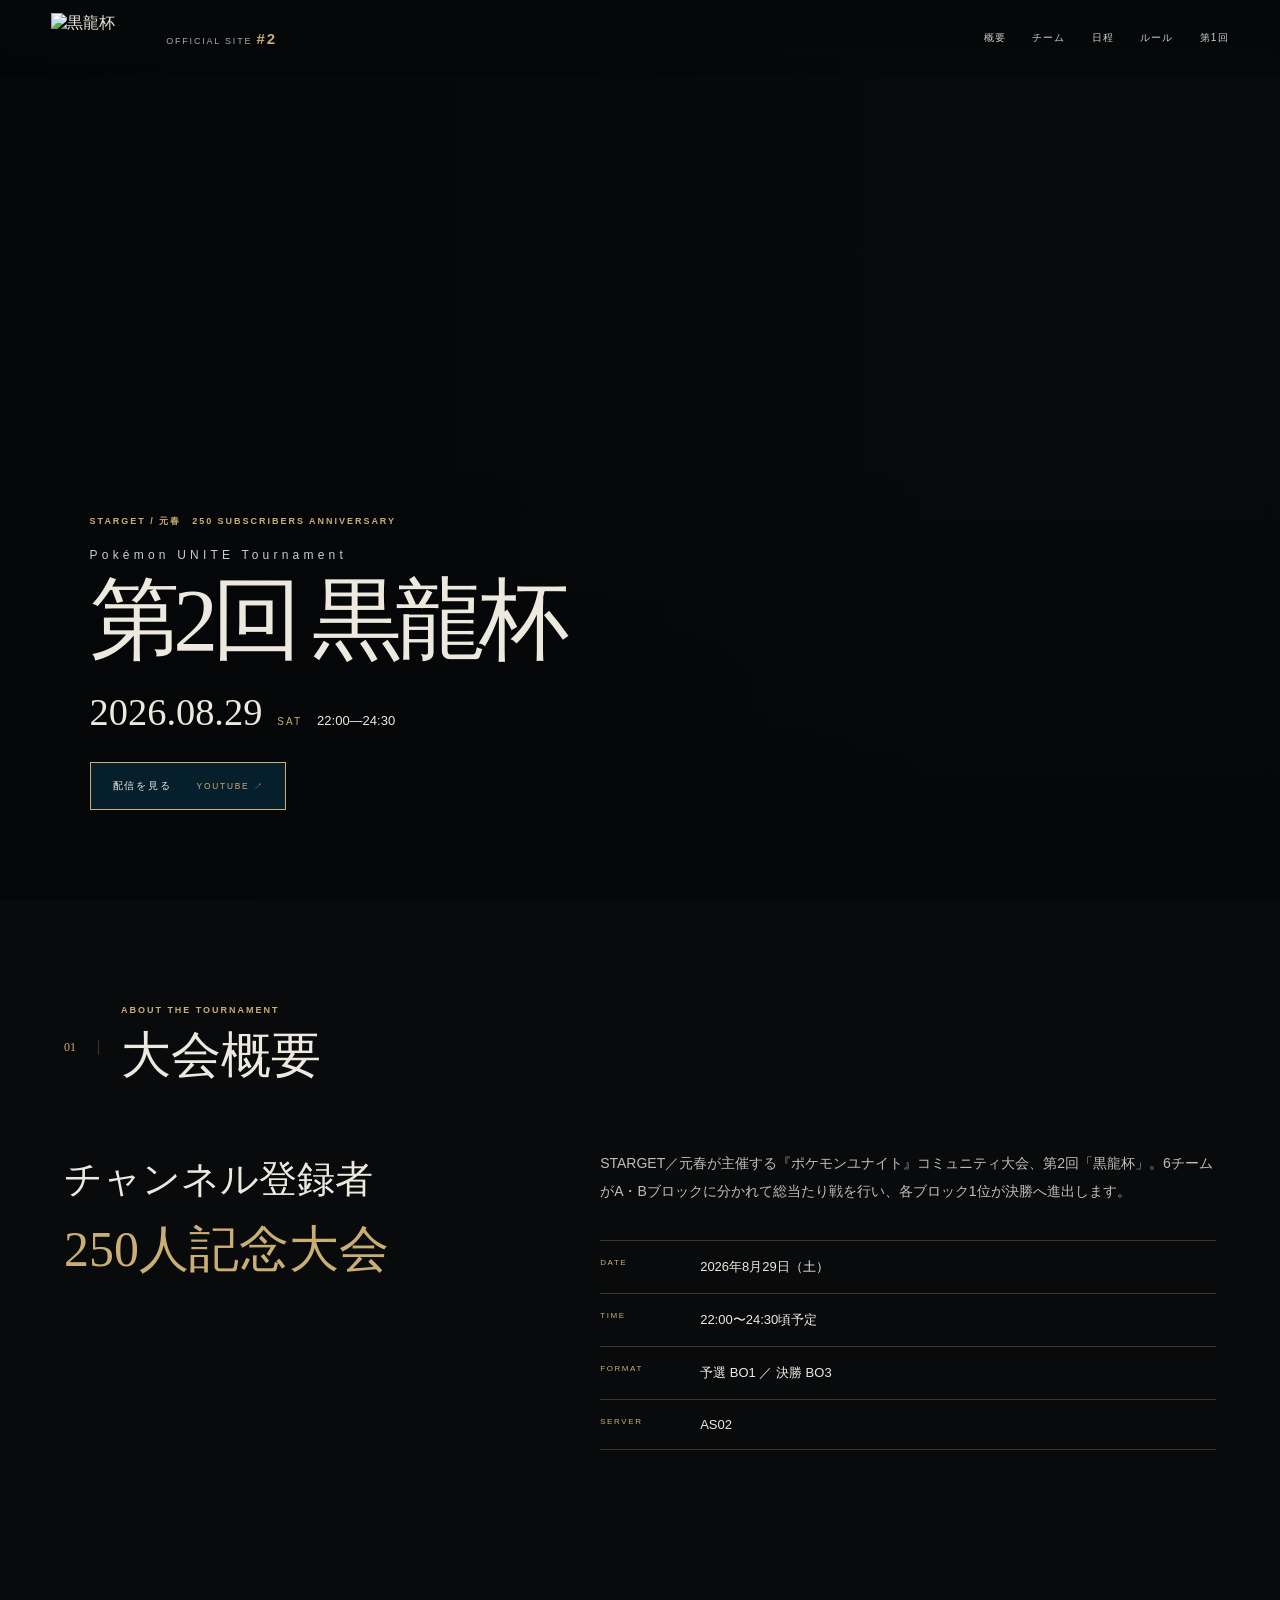
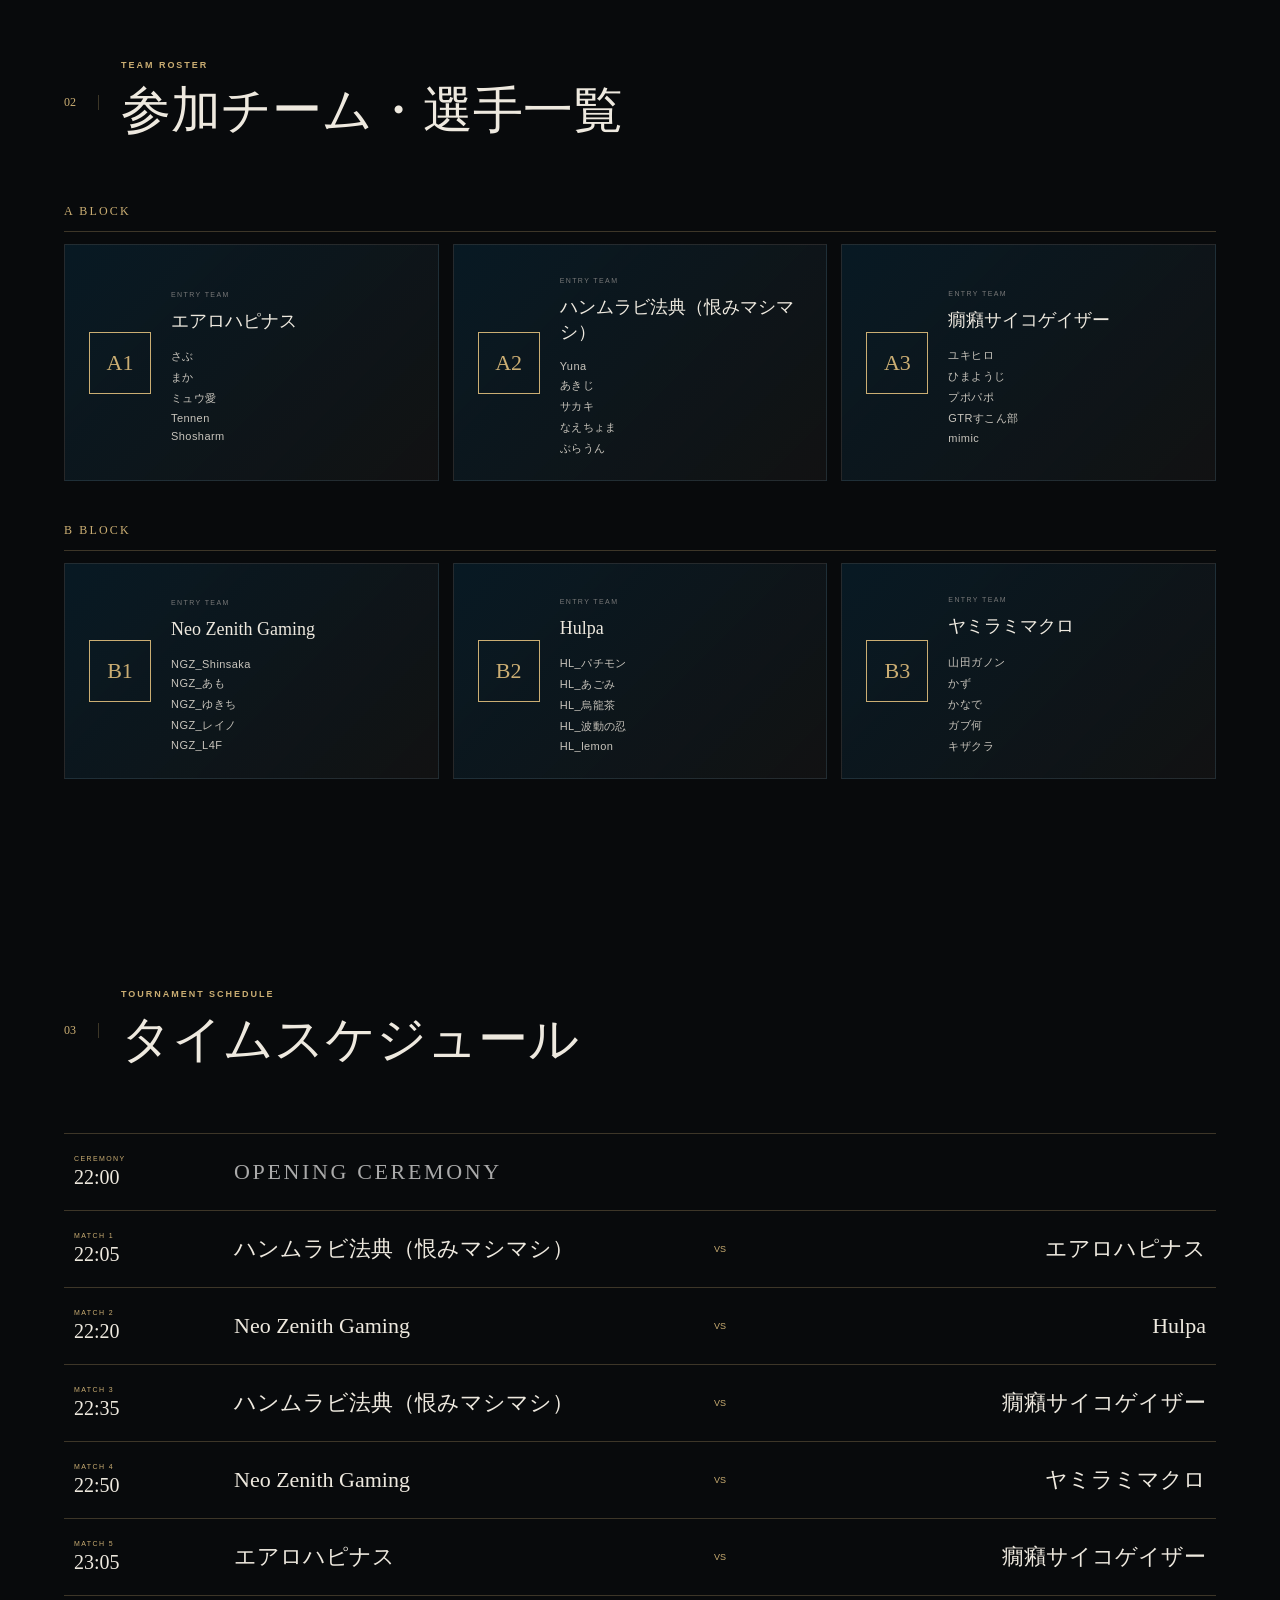
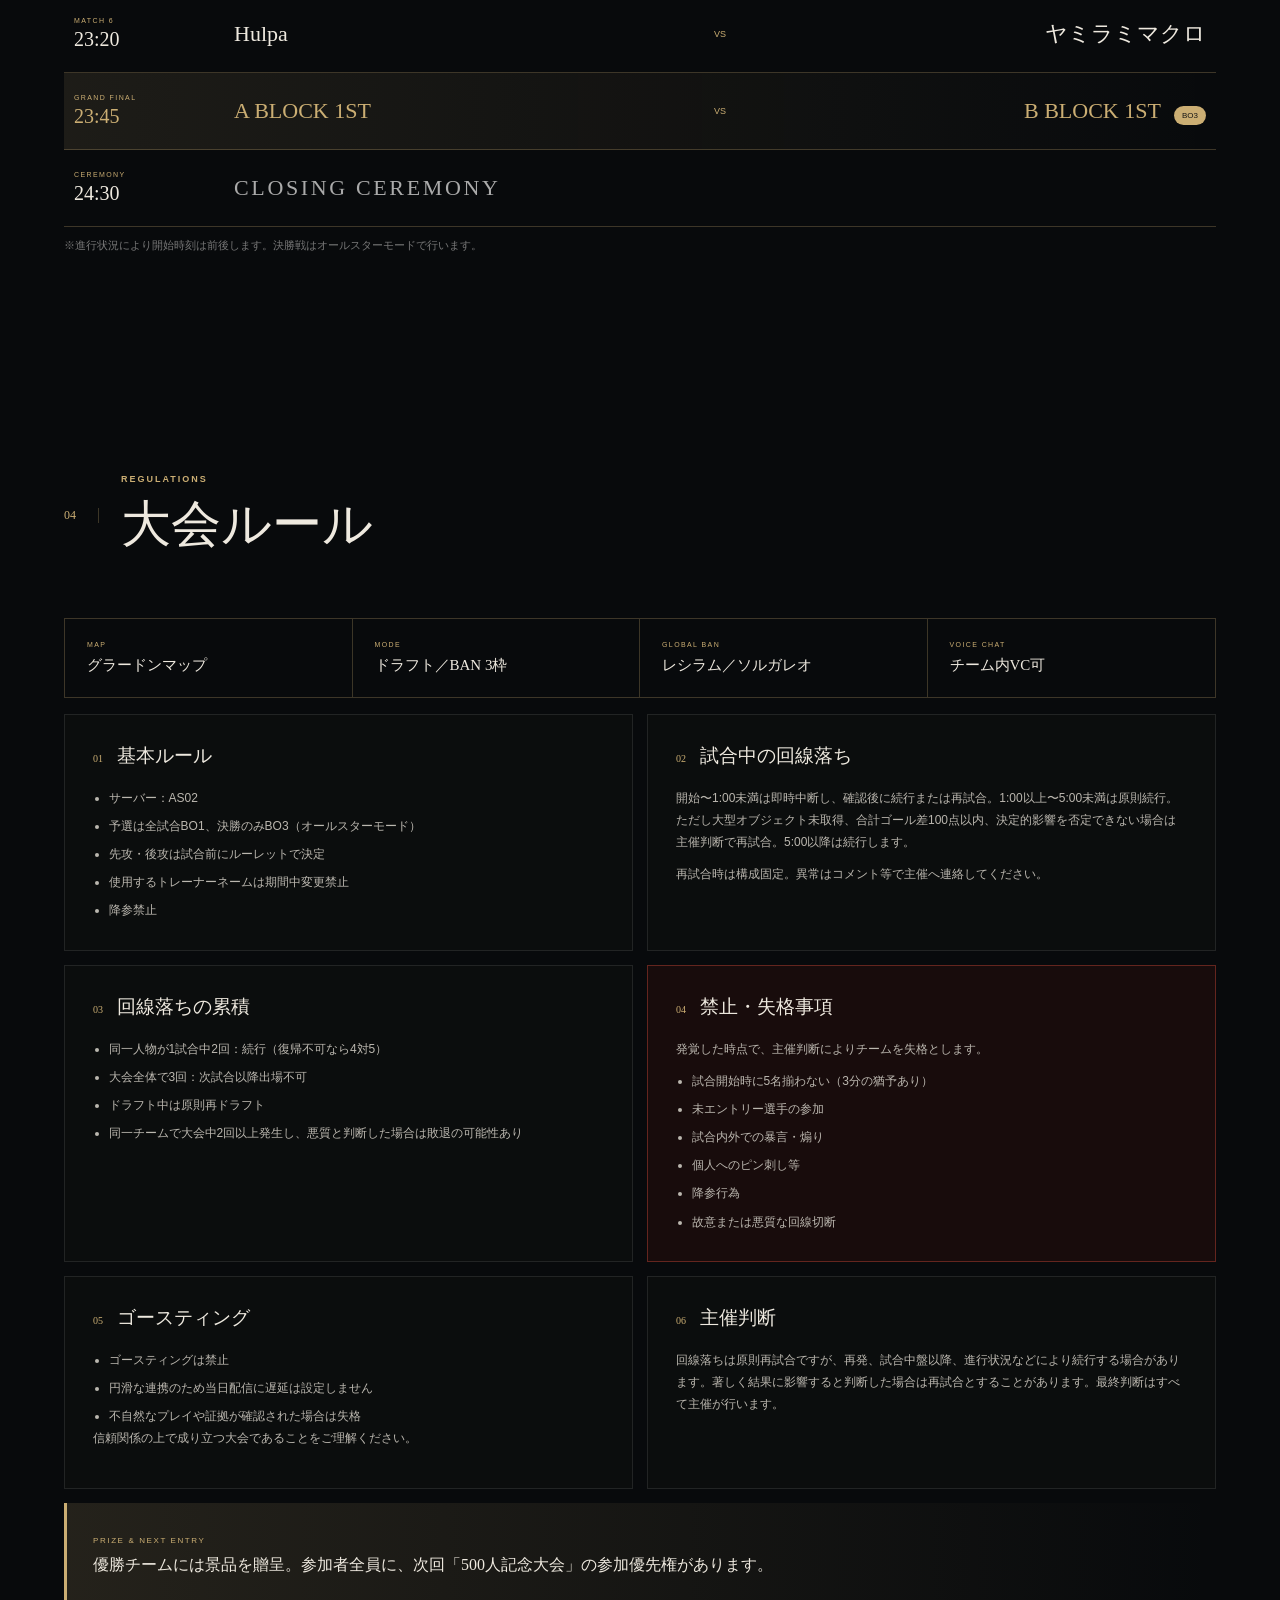
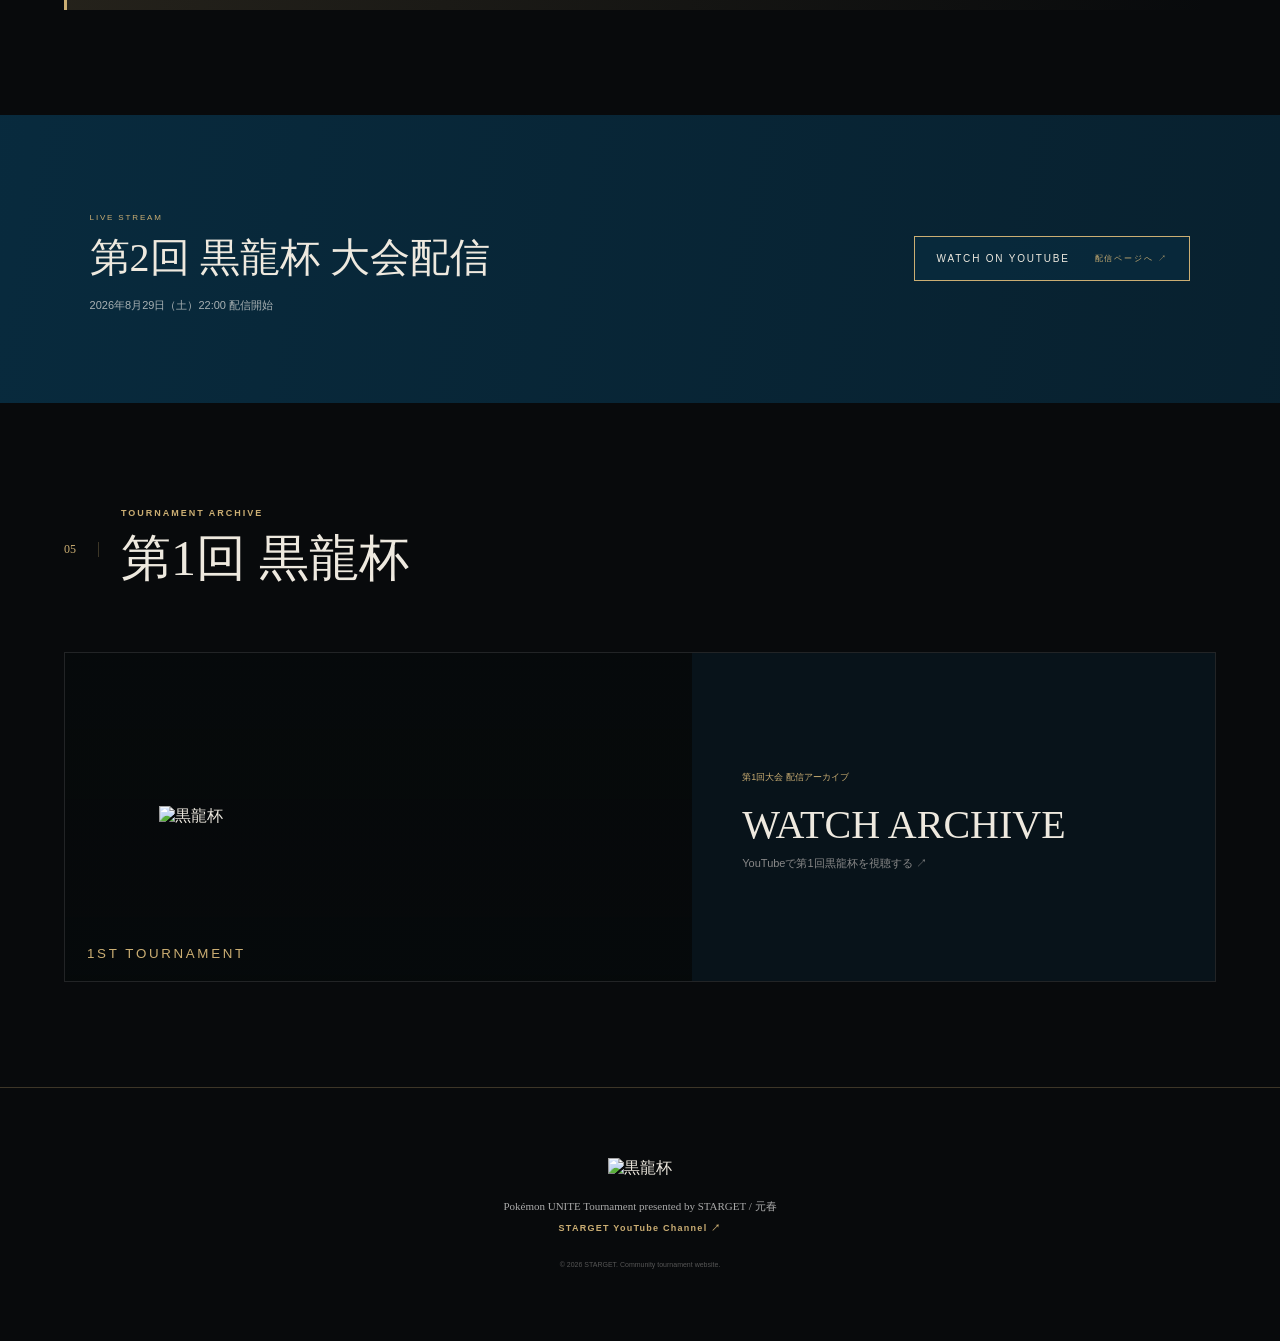
==== index.html @ a2e7eb41 "Add files via upload" ====
<!doctype html>
<html lang="ja">
<head>
  <meta charset="utf-8">
  <meta name="viewport" content="width=device-width,initial-scale=1">
  <meta name="description" content="2026年8月29日開催。ポケモンユナイト 第2回 黒龍杯の大会概要・ルール・参加チーム・試合スケジュール。">
  <title>第2回 黒龍杯｜STARGET / 元春</title>
  <link rel="stylesheet" href="style.css">
</head>
<body><main><header><a href="#top"><img src="images/kokuryu-logo.png" alt="黒龍杯"/><span>OFFICIAL SITE <b>#2</b></span></a><nav><a href="#about">概要</a><a href="#teams">チーム</a><a href="#schedule">日程</a><a href="#rules">ルール</a><a href="#archive">第1回</a></nav></header><section class="hero" id="top"><img src="images/main-visual.png" alt="第2回 黒龍杯 メインビジュアル"/><div class="shade"></div><div class="heroText"><p>STARGET / 元春　250 SUBSCRIBERS ANNIVERSARY</p><h1><small>Pokémon UNITE Tournament</small>第2回 黒龍杯</h1><div class="date"><strong>2026.08.29</strong><span>SAT</span><em>22:00—24:30</em></div><a class="button" href="https://www.youtube.com/live/6pAwxB7XsbE?si=rRWarfAHwXtu6f40" target="_blank" rel="noreferrer">配信を見る <small>YOUTUBE ↗</small></a></div></section><section class="section" id="about"><div class="title"><b>01</b><div><small>ABOUT THE TOURNAMENT</small><h2>大会概要</h2></div></div><div class="about"><p>チャンネル登録者<br/><strong>250人記念大会</strong></p><div><p>STARGET／元春が主催する『ポケモンユナイト』コミュニティ大会、第2回「黒龍杯」。6チームがA・Bブロックに分かれて総当たり戦を行い、各ブロック1位が決勝へ進出します。</p><dl><div><dt>DATE</dt><dd>2026年8月29日（土）</dd></div><div><dt>TIME</dt><dd>22:00〜24:30頃予定</dd></div><div><dt>FORMAT</dt><dd>予選 BO1 ／ 決勝 BO3</dd></div><div><dt>SERVER</dt><dd>AS02</dd></div></dl></div></div></section><section class="section" id="teams"><div class="title"><b>02</b><div><small>TEAM ROSTER</small><h2>参加チーム・選手一覧</h2></div></div><div><h3 class="block">A BLOCK</h3><div class="teamGrid"><article class="team"><b>A1</b><div><small>ENTRY TEAM</small><h3>エアロハピナス</h3><ul><li>さぶ</li><li>まか</li><li>ミュウ愛</li><li>Tennen</li><li>Shosharm</li></ul></div></article><article class="team"><b>A2</b><div><small>ENTRY TEAM</small><h3>ハンムラビ法典（恨みマシマシ）</h3><ul><li>Yuna</li><li>あきじ</li><li>サカキ</li><li>なえちょま</li><li>ぶらうん</li></ul></div></article><article class="team"><b>A3</b><div><small>ENTRY TEAM</small><h3>癇癪サイコゲイザー</h3><ul><li>ユキヒロ</li><li>ひまようじ</li><li>プポパポ</li><li>GTRすこん部</li><li>mimic</li></ul></div></article></div></div><div><h3 class="block">B BLOCK</h3><div class="teamGrid"><article class="team"><b>B1</b><div><small>ENTRY TEAM</small><h3>Neo Zenith Gaming</h3><ul><li>NGZ_Shinsaka</li><li>NGZ_あも</li><li>NGZ_ゆきち</li><li>NGZ_レイノ</li><li>NGZ_L4F</li></ul></div></article><article class="team"><b>B2</b><div><small>ENTRY TEAM</small><h3>Hulpa</h3><ul><li>HL_パチモン</li><li>HL_あごみ</li><li>HL_烏龍茶</li><li>HL_波動の忍</li><li>HL_lemon</li></ul></div></article><article class="team"><b>B3</b><div><small>ENTRY TEAM</small><h3>ヤミラミマクロ</h3><ul><li>山田ガノン</li><li>かず</li><li>かなで</li><li>ガブ何</li><li>キザクラ</li></ul></div></article></div></div></section><section class="section" id="schedule"><div class="title"><b>03</b><div><small>TOURNAMENT SCHEDULE</small><h2>タイムスケジュール</h2></div></div><div class="schedule"><article class="ceremony"><div><small>CEREMONY</small><strong>22:00</strong></div><p><span>OPENING CEREMONY</span></p></article><article><div><small>MATCH 1</small><strong>22:05</strong></div><p><span>ハンムラビ法典（恨みマシマシ）</span><b>VS</b><span>エアロハピナス</span></p></article><article><div><small>MATCH 2</small><strong>22:20</strong></div><p><span>Neo Zenith Gaming</span><b>VS</b><span>Hulpa</span></p></article><article><div><small>MATCH 3</small><strong>22:35</strong></div><p><span>ハンムラビ法典（恨みマシマシ）</span><b>VS</b><span>癇癪サイコゲイザー</span></p></article><article><div><small>MATCH 4</small><strong>22:50</strong></div><p><span>Neo Zenith Gaming</span><b>VS</b><span>ヤミラミマクロ</span></p></article><article><div><small>MATCH 5</small><strong>23:05</strong></div><p><span>エアロハピナス</span><b>VS</b><span>癇癪サイコゲイザー</span></p></article><article><div><small>MATCH 6</small><strong>23:20</strong></div><p><span>Hulpa</span><b>VS</b><span>ヤミラミマクロ</span></p></article><article class="final"><div><small>GRAND FINAL</small><strong>23:45</strong></div><p><span>A BLOCK 1ST</span><b>VS</b><span>B BLOCK 1ST <em>BO3</em></span></p></article><article class="ceremony"><div><small>CEREMONY</small><strong>24:30</strong></div><p><span>CLOSING CEREMONY</span></p></article></div><p class="note">※進行状況により開始時刻は前後します。決勝戦はオールスターモードで行います。</p></section><section class="section" id="rules"><div class="title"><b>04</b><div><small>REGULATIONS</small><h2>大会ルール</h2></div></div><div class="facts"><div><small>MAP</small><b>グラードンマップ</b></div><div><small>MODE</small><b>ドラフト／BAN 3枠</b></div><div><small>GLOBAL BAN</small><b>レシラム／ソルガレオ</b></div><div><small>VOICE CHAT</small><b>チーム内VC可</b></div></div><div class="rules"><article class="rule "><h3><i>01</i>基本ルール</h3><div><ul><li>サーバー：AS02</li><li>予選は全試合BO1、決勝のみBO3（オールスターモード）</li><li>先攻・後攻は試合前にルーレットで決定</li><li>使用するトレーナーネームは期間中変更禁止</li><li>降参禁止</li></ul></div></article><article class="rule "><h3><i>02</i>試合中の回線落ち</h3><div><p>開始〜1:00未満は即時中断し、確認後に続行または再試合。1:00以上〜5:00未満は原則続行。ただし大型オブジェクト未取得、合計ゴール差100点以内、決定的影響を否定できない場合は主催判断で再試合。5:00以降は続行します。</p><p>再試合時は構成固定。異常はコメント等で主催へ連絡してください。</p></div></article><article class="rule "><h3><i>03</i>回線落ちの累積</h3><div><ul><li>同一人物が1試合中2回：続行（復帰不可なら4対5）</li><li>大会全体で3回：次試合以降出場不可</li><li>ドラフト中は原則再ドラフト</li><li>同一チームで大会中2回以上発生し、悪質と判断した場合は敗退の可能性あり</li></ul></div></article><article class="rule danger"><h3><i>04</i>禁止・失格事項</h3><div><p>発覚した時点で、主催判断によりチームを失格とします。</p><ul><li>試合開始時に5名揃わない（3分の猶予あり）</li><li>未エントリー選手の参加</li><li>試合内外での暴言・煽り</li><li>個人へのピン刺し等</li><li>降参行為</li><li>故意または悪質な回線切断</li></ul></div></article><article class="rule "><h3><i>05</i>ゴースティング</h3><div><ul><li>ゴースティングは禁止</li><li>円滑な連携のため当日配信に遅延は設定しません</li><li>不自然なプレイや証拠が確認された場合は失格</li></ul><p>信頼関係の上で成り立つ大会であることをご理解ください。</p></div></article><article class="rule "><h3><i>06</i>主催判断</h3><div><p>回線落ちは原則再試合ですが、再発、試合中盤以降、進行状況などにより続行する場合があります。著しく結果に影響すると判断した場合は再試合とすることがあります。最終判断はすべて主催が行います。</p></div></article></div><div class="prize"><small>PRIZE &amp; NEXT ENTRY</small><p>優勝チームには景品を贈呈。参加者全員に、次回「500人記念大会」の参加優先権があります。</p></div></section><section class="stream" id="stream"><div><p>LIVE STREAM</p><h2>第2回 黒龍杯 大会配信</h2><span>2026年8月29日（土）22:00 配信開始</span></div><a class="button" href="https://www.youtube.com/live/6pAwxB7XsbE?si=rRWarfAHwXtu6f40" target="_blank" rel="noreferrer">WATCH ON YOUTUBE <small>配信ページへ ↗</small></a></section><section class="section" id="archive"><div class="title"><b>05</b><div><small>TOURNAMENT ARCHIVE</small><h2>第1回 黒龍杯</h2></div></div><a class="archive" href="https://youtube.com/live/O8pzAQ5S2wA" target="_blank" rel="noreferrer"><div><img src="images/kokuryu-logo.png" alt="黒龍杯"/><small>1ST TOURNAMENT</small></div><div><p>第1回大会 配信アーカイブ</p><h3>WATCH ARCHIVE</h3><span>YouTubeで第1回黒龍杯を視聴する ↗</span></div></a></section><footer><a href="https://www.youtube.com/@starget_motoharu" target="_blank" rel="noreferrer"><img src="images/kokuryu-logo.png" alt="黒龍杯"/><p>Pokémon UNITE Tournament presented by STARGET / 元春</p><b>STARGET YouTube Channel ↗</b></a><small>© 2026 STARGET. Community tournament website.</small></footer></main></body>
</html>
---- style.css ----
:root{--bg:#080a0c;--navy:#082c40;--gold:#cbae73;--paper:#eee9df;--line:#cbae7345}*{box-sizing:border-box}html{scroll-behavior:smooth}body{margin:0;background:var(--bg);color:var(--paper);font-family:"Yu Gothic","Hiragino Kaku Gothic ProN",Arial,sans-serif;background-image:linear-gradient(#07090aef,#07090aef),url('images/background.png');background-attachment:fixed;background-size:cover}a{color:inherit;text-decoration:none}main{overflow:hidden}
header{position:fixed;inset:0 0 auto;z-index:20;height:76px;padding:0 clamp(20px,4vw,70px);display:flex;align-items:center;justify-content:space-between;background:linear-gradient(#050708f5,#050708b8,transparent);backdrop-filter:blur(7px)}header>a{display:flex;align-items:center;gap:15px}header img{width:100px;height:50px;object-fit:cover}header span{font-size:9px;letter-spacing:.2em;color:#aaa}header span b{color:var(--gold);font-size:15px}nav{display:flex;gap:26px}nav a{font-size:10px;letter-spacing:.12em;color:#ccc}nav a:hover{color:var(--gold)}
.hero{height:min(100svh,950px);min-height:680px;position:relative;display:flex;align-items:flex-end;padding:0 clamp(24px,7vw,125px) 10vh}.hero>img{position:absolute;inset:0;width:100%;height:100%;object-fit:cover}.shade{position:absolute;inset:0;background:linear-gradient(90deg,#040607f2 0%,#04060780 48%,transparent 75%),linear-gradient(0deg,#040607dd,transparent 50%)}.heroText{position:relative;z-index:2}.heroText>p,.title small{color:var(--gold);font-size:9px;font-weight:bold;letter-spacing:.22em}.hero h1{font:400 clamp(50px,7vw,110px)/.95 Georgia,"Yu Mincho",serif;letter-spacing:-.07em;margin:20px 0}.hero h1 small{display:block;font:12px Arial;letter-spacing:.35em;color:#ccc;margin-bottom:15px}.date{display:flex;align-items:baseline;gap:15px;margin:28px 0}.date strong{font:clamp(28px,3vw,44px) Georgia}.date span{font-size:10px;color:var(--gold);letter-spacing:.2em}.date em{font-style:normal;font-size:13px}.button{display:inline-flex;gap:25px;align-items:center;border:1px solid var(--gold);background:#082c40aa;padding:16px 22px;font-size:10px;letter-spacing:.18em}.button small{color:var(--gold)}
.section{max-width:1280px;margin:auto;padding:105px clamp(24px,5vw,70px)}.title{display:flex;align-items:center;gap:22px;margin-bottom:60px}.title>b{font:12px Georgia;color:var(--gold);border-right:1px solid var(--line);padding-right:22px}.title small{display:block;margin-bottom:7px}.title h2{font:400 clamp(30px,4vw,50px) Georgia,"Yu Mincho",serif;margin:0}.note{color:#777;font-size:11px}.about{display:grid;grid-template-columns:1fr 1.35fr;gap:80px}.about>p{font:clamp(25px,3vw,42px)/1.6 Georgia,"Yu Mincho",serif;margin:0}.about>p strong{color:var(--gold);font-size:1.3em;font-weight:400}.about>div>p{font-size:14px;line-height:2;color:#c2beb6;margin:0 0 35px}.about dl{margin:0;border-top:1px solid var(--line)}.about dl div{display:grid;grid-template-columns:100px 1fr;border-bottom:1px solid var(--line);padding:17px 0}.about dt{color:var(--gold);font-size:8px;letter-spacing:.2em}.about dd{margin:0;font-size:13px}
.block{font:12px Georgia;color:var(--gold);letter-spacing:.18em;border-bottom:1px solid var(--line);padding-bottom:12px;margin-top:42px}.teamGrid{display:grid;grid-template-columns:repeat(3,1fr);gap:14px}.team{min-height:170px;border:1px solid #ffffff18;background:linear-gradient(135deg,#082c4075,#141414c8);padding:24px;display:flex;align-items:center;gap:20px}.team>b{flex:0 0 62px;height:62px;border:1px solid var(--gold);display:grid;place-items:center;font:22px Georgia;color:var(--gold)}.team small{font-size:7px;letter-spacing:.2em;color:#777}.team h3{font:400 18px/1.4 Georgia,"Yu Mincho",serif;margin:8px 0 15px}.team p{font-size:7px;letter-spacing:.2em;color:var(--gold);margin:0}
.schedule{border-top:1px solid var(--line)}.schedule article{display:grid;grid-template-columns:160px 1fr;align-items:center;border-bottom:1px solid var(--line);padding:21px 10px}.schedule article>div{display:flex;flex-direction:column}.schedule small{font-size:7px;letter-spacing:.2em;color:var(--gold)}.schedule strong{font:20px Georgia;margin-top:4px}.schedule article>p{display:grid;grid-template-columns:1fr 45px 1fr;align-items:center;margin:0;font:clamp(14px,2vw,22px) Georgia,"Yu Mincho",serif}.schedule article>p span:last-child{text-align:right}.schedule article>p b{text-align:center;font:9px Arial;color:var(--gold)}.schedule .final{background:linear-gradient(90deg,#cbae731c,transparent)}.schedule .final strong,.schedule .final p{color:var(--gold)}
.facts{display:grid;grid-template-columns:repeat(4,1fr);border:1px solid var(--line);margin-bottom:16px}.facts div{padding:22px;border-right:1px solid var(--line);display:flex;flex-direction:column;gap:8px}.facts div:last-child{border:0}.facts small{font-size:7px;letter-spacing:.2em;color:var(--gold)}.facts b{font:400 15px Georgia,"Yu Mincho",serif}.rules{display:grid;grid-template-columns:1fr 1fr;gap:14px}.rule{border:1px solid #ffffff18;background:#0c0e0fca;padding:28px}.rule.danger{border-color:#97362b99;background:#2c0e0c70}.rule h3{font:400 19px Georgia,"Yu Mincho",serif;margin:0 0 18px}.rule h3 i{font:10px Georgia;color:var(--gold);font-style:normal;margin-right:14px}.rule>div{font-size:12px;line-height:1.85;color:#bbb7af}.rule p{margin:0 0 10px}.rule ul{padding-left:1.3em;margin:0}.rule li+li{margin-top:6px}.prize{margin-top:14px;padding:26px;border-left:3px solid var(--gold);background:linear-gradient(90deg,#cbae7325,transparent)}.prize small{font-size:8px;letter-spacing:.2em;color:var(--gold)}.prize p{font:16px Georgia,"Yu Mincho",serif;margin:8px 0}
.stream{max-width:none;padding:90px max(7vw,24px);background:linear-gradient(100deg,#082c40f2,#082c40aa),url('images/background.png');background-size:cover;display:flex;align-items:center;justify-content:space-between}.stream p{font-size:8px;letter-spacing:.23em;color:var(--gold)}.stream h2{font:400 40px Georgia,"Yu Mincho",serif;margin:6px 0 10px}.stream span{font-size:11px;color:#a9b1b3}
.archive{display:grid;grid-template-columns:1.2fr 1fr;min-height:330px;border:1px solid #ffffff1b}.archive>div:first-child{position:relative;background:linear-gradient(#05090a99,#05090ab5),url('images/background.png');background-size:cover;display:grid;place-items:center}.archive img{width:70%}.archive>div:first-child small{position:absolute;left:22px;bottom:20px;color:var(--gold);letter-spacing:.2em}.archive>div:last-child{padding:50px;background:#082c4045;display:flex;flex-direction:column;justify-content:center}.archive p{font-size:9px;color:var(--gold)}.archive h3{font:40px Georgia;margin:8px 0}.archive span{font-size:11px;color:#888}footer{text-align:center;padding:70px 20px;border-top:1px solid var(--line)}footer img{width:170px}footer p{font:11px Georgia;color:#aaa;margin:20px 0 8px}footer small{color:#555;font-size:7px}
@media(max-width:800px){header{height:60px}header img{width:74px;height:38px}header span{display:none}nav{gap:12px}nav a{font-size:8px}nav a:nth-child(4),nav a:nth-child(5){display:none}.hero{height:84svh;min-height:620px;padding-bottom:60px}.hero>img{object-position:61% center}.shade{background:linear-gradient(0deg,#040607fa,#04060744 80%),linear-gradient(90deg,#04060799,transparent)}.hero h1{font-size:48px}.date{flex-wrap:wrap}.date em{width:100%}.section{padding:78px 22px}.title{margin-bottom:42px}.about,.archive{grid-template-columns:1fr;gap:40px}.teamGrid,.rules{grid-template-columns:1fr}.schedule article{grid-template-columns:78px 1fr;padding:17px 2px}.schedule strong{font-size:15px}.schedule article>p{grid-template-columns:1fr 28px 1fr;font-size:11px;line-height:1.5}.facts{grid-template-columns:1fr 1fr}.facts div:nth-child(2){border-right:0}.facts div:nth-child(-n+2){border-bottom:1px solid var(--line)}.facts div{padding:16px}.stream{display:block}.stream .button{margin-top:25px}.archive>div:first-child{min-height:240px}.archive>div:last-child{padding:32px}}
@media(max-width:430px){.hero h1{font-size:41px}.heroText>p{font-size:7px;line-height:1.7}.title{gap:13px}.title>b{padding-right:13px}.about dl div{grid-template-columns:78px 1fr}.team{padding:19px}.team>b{flex-basis:52px;height:52px;font-size:18px}.team h3{font-size:15px}.rule{padding:23px 19px}}
.team ul{list-style:none;margin:0;padding:0;display:grid;gap:6px}.team li{font-size:11px;color:#c8c4bc;letter-spacing:.04em}.schedule article>p em{font:8px Arial;background:var(--gold);color:#151515;padding:5px 8px;border-radius:15px;margin-left:8px}.schedule .ceremony p{display:block;letter-spacing:.12em;color:#aaa}.schedule .ceremony p span{text-align:left}footer>a{display:block;margin-bottom:18px}footer b{display:block;color:var(--gold);font-size:9px;letter-spacing:.14em}
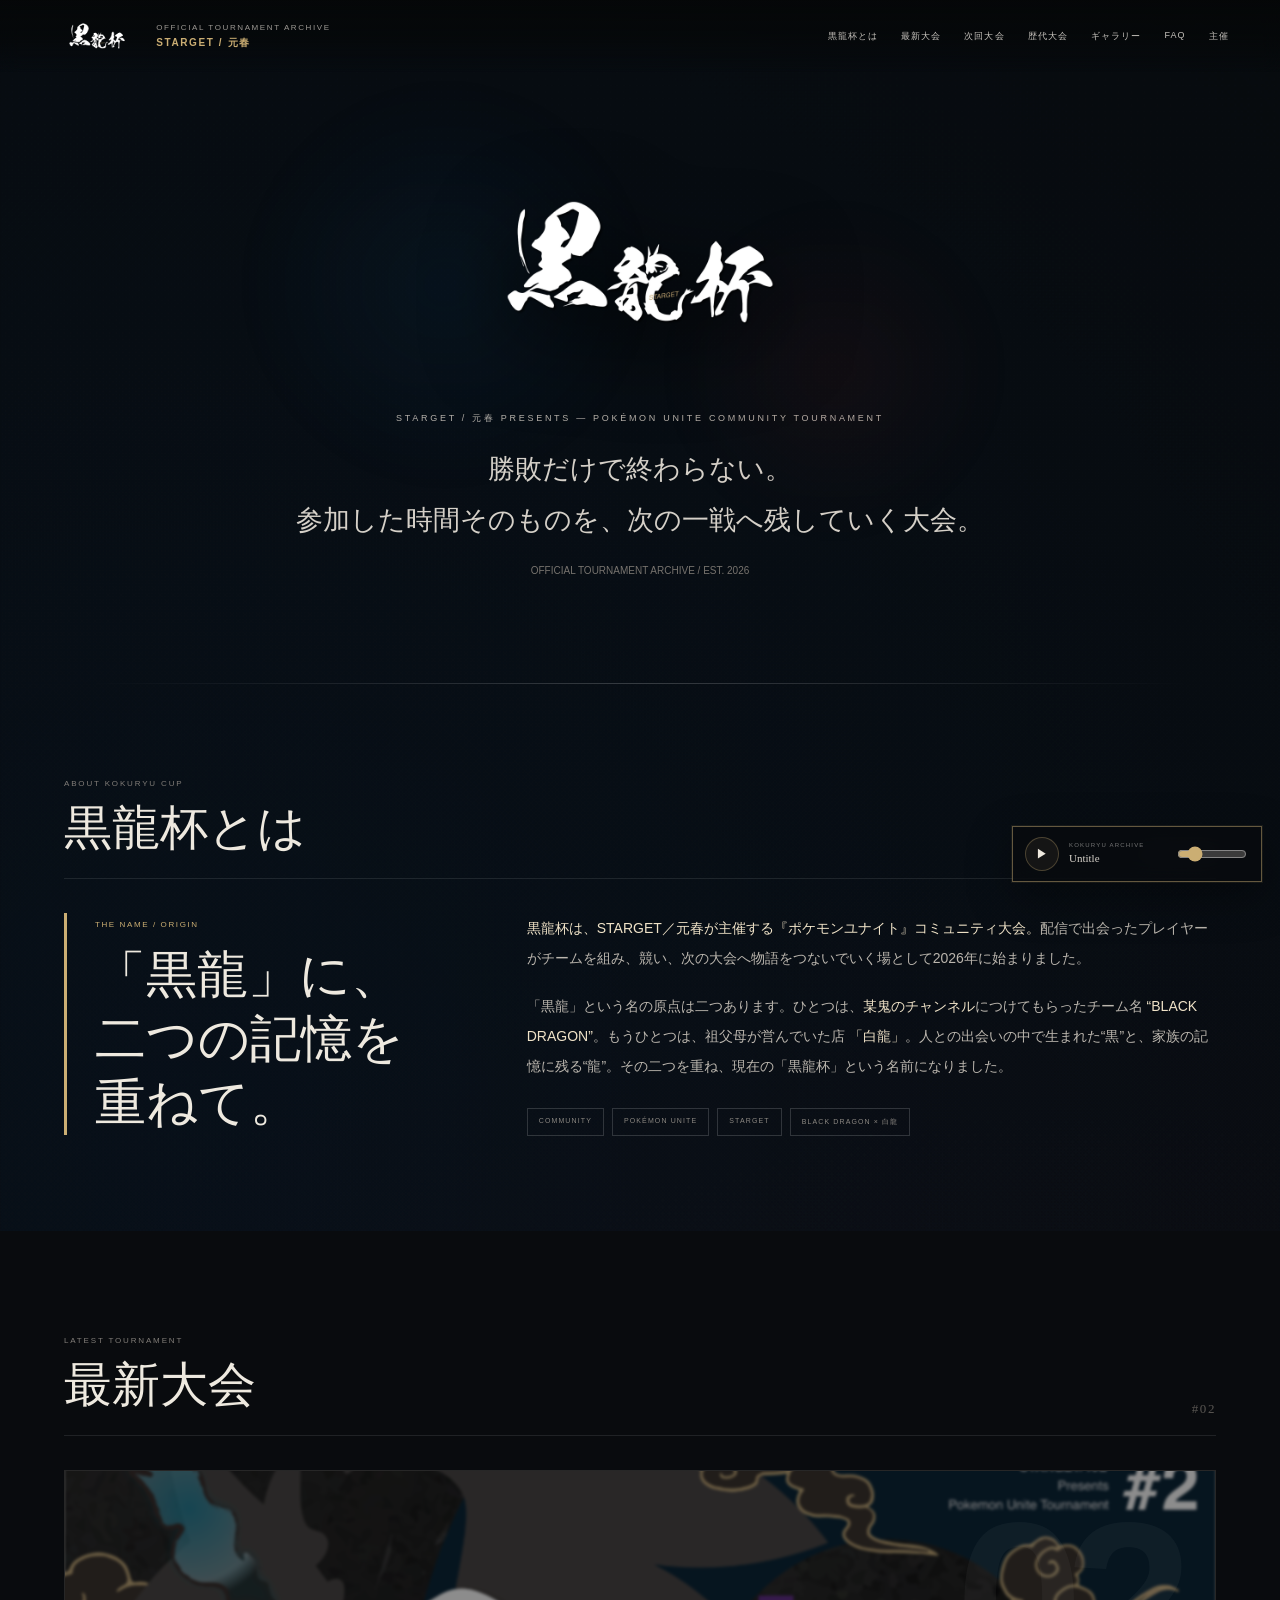
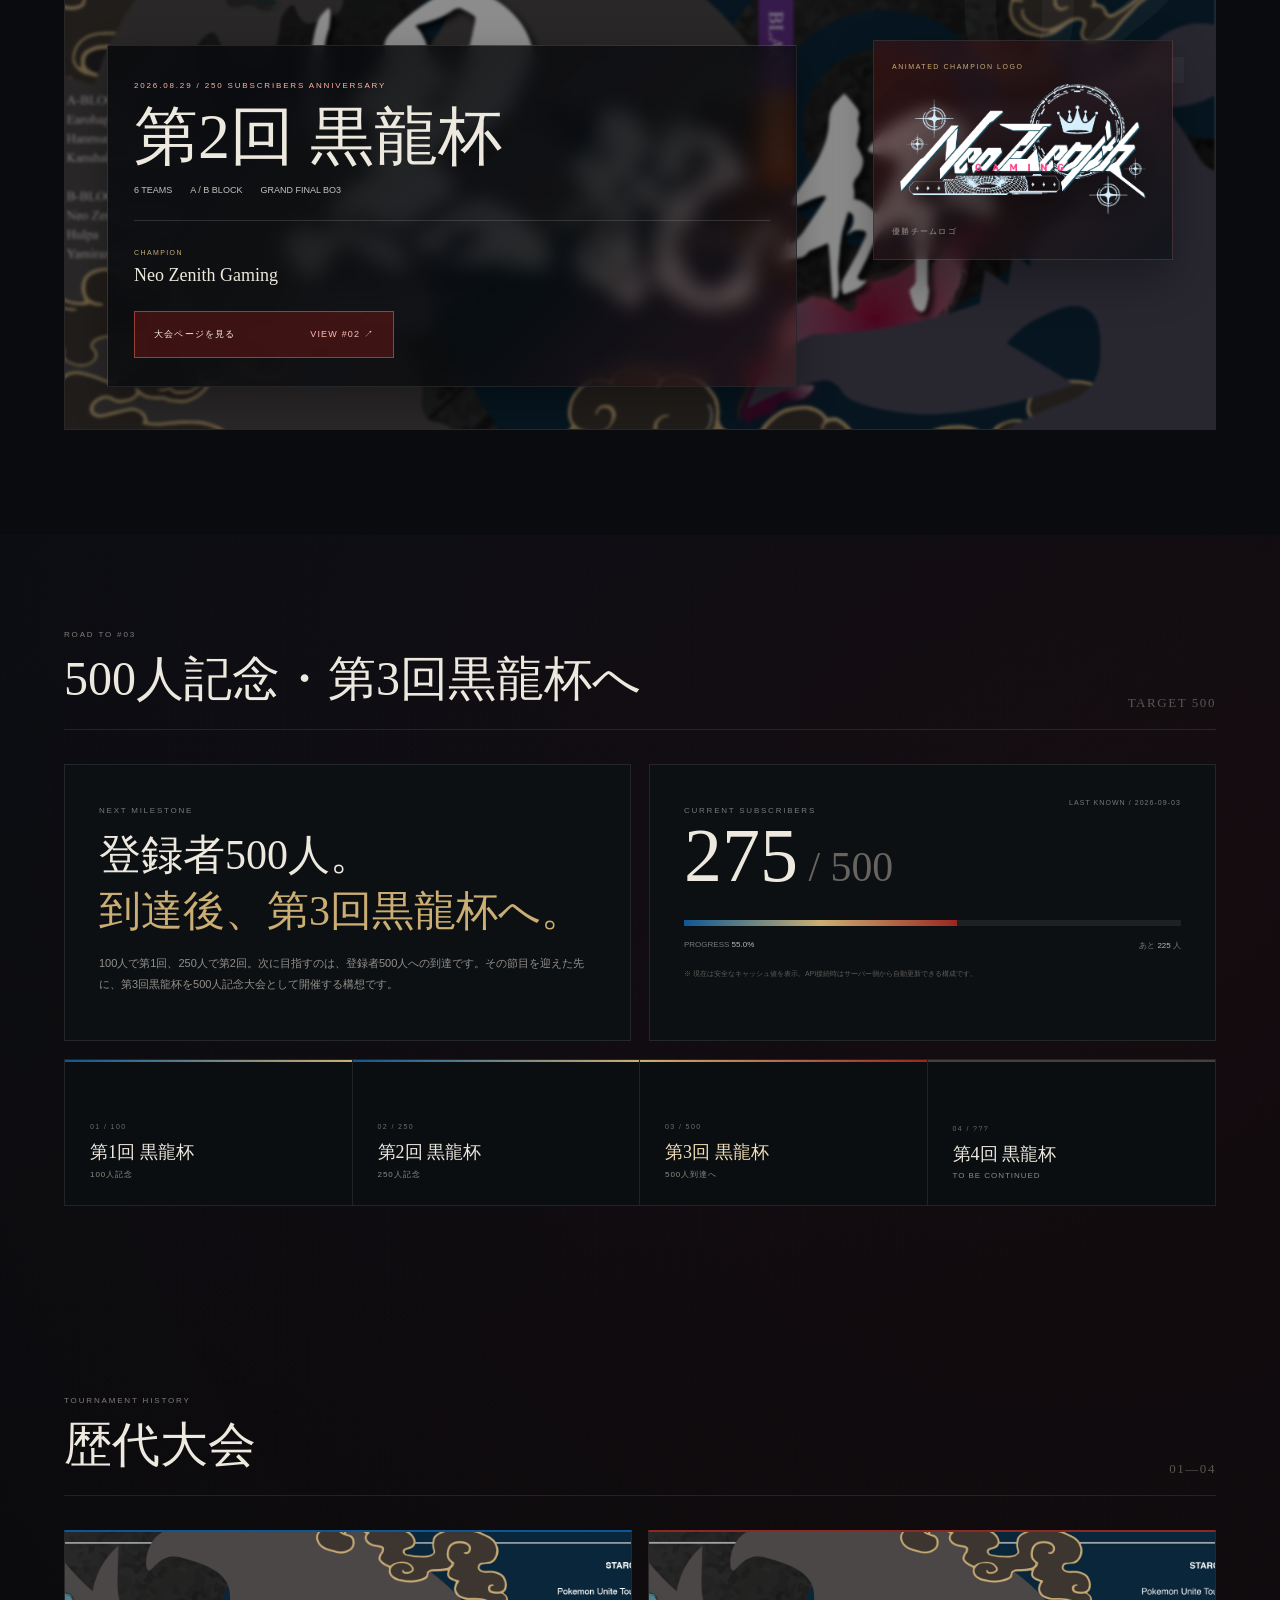
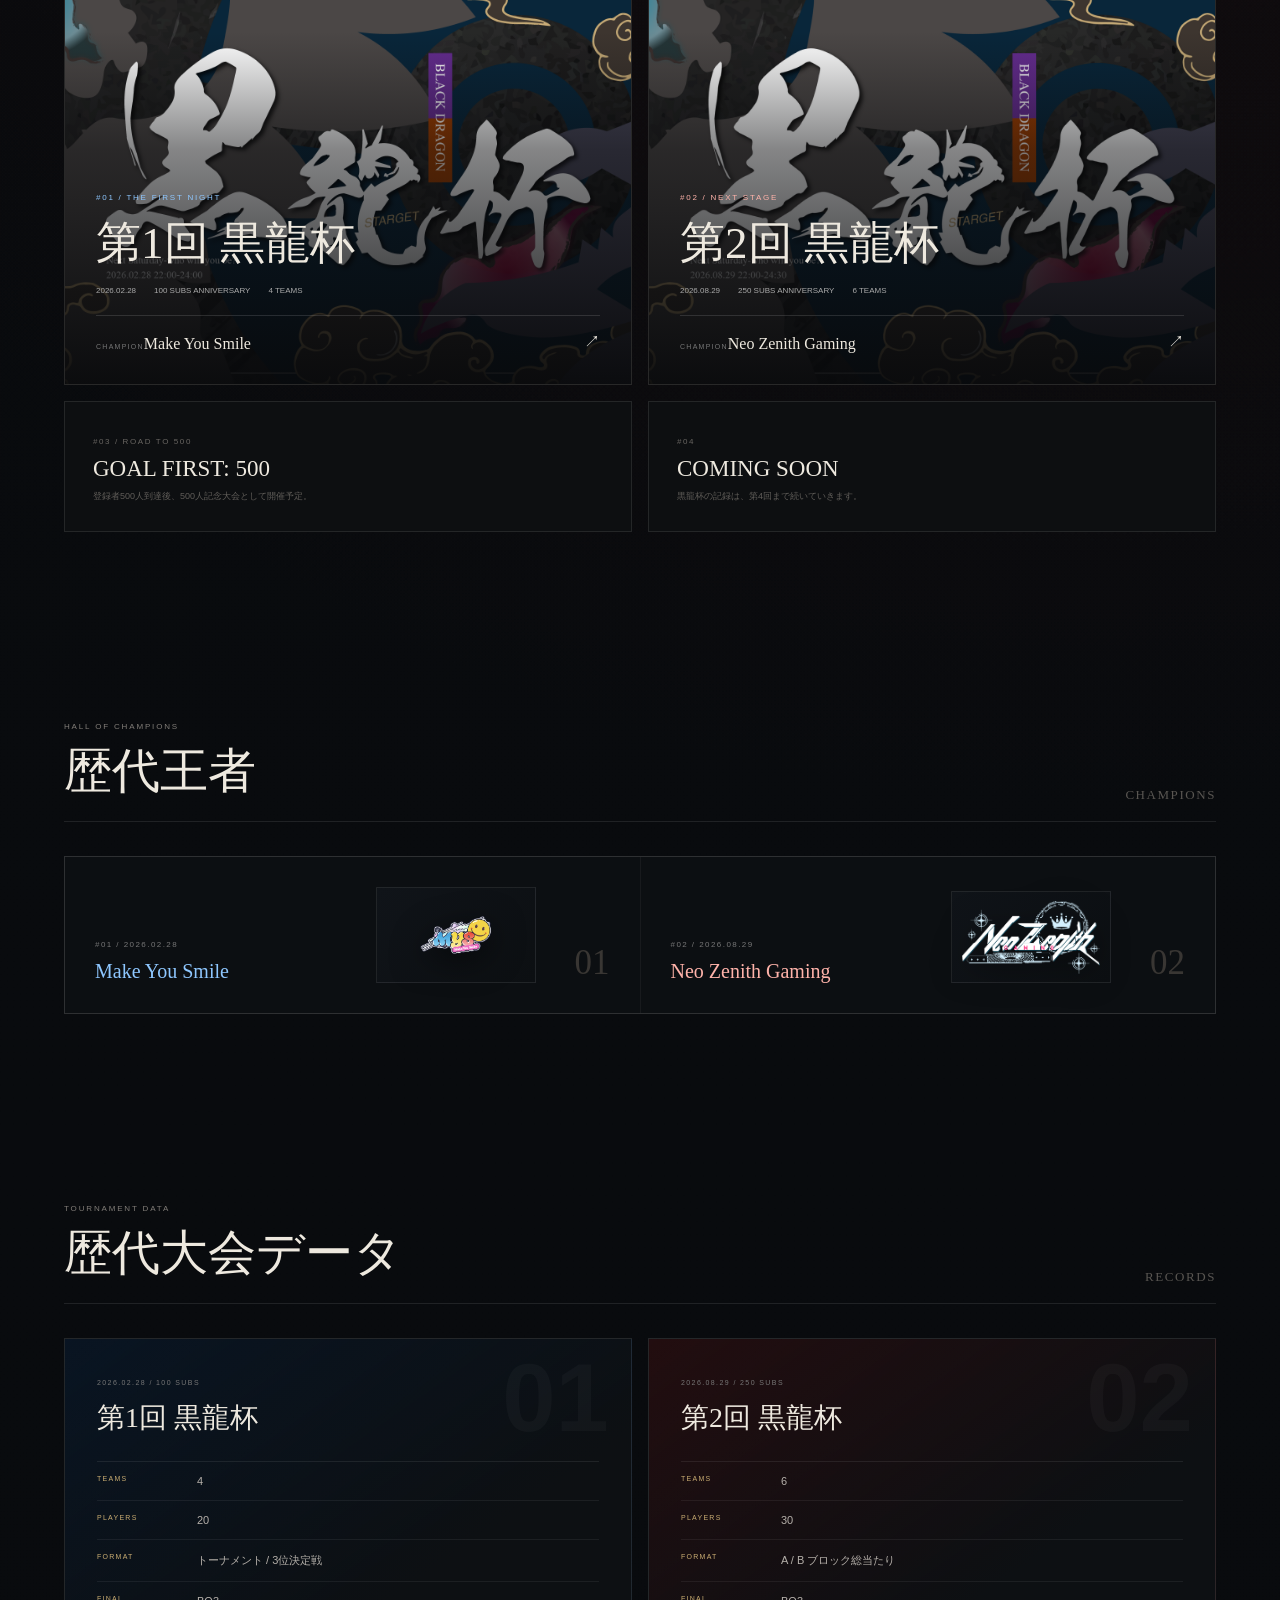
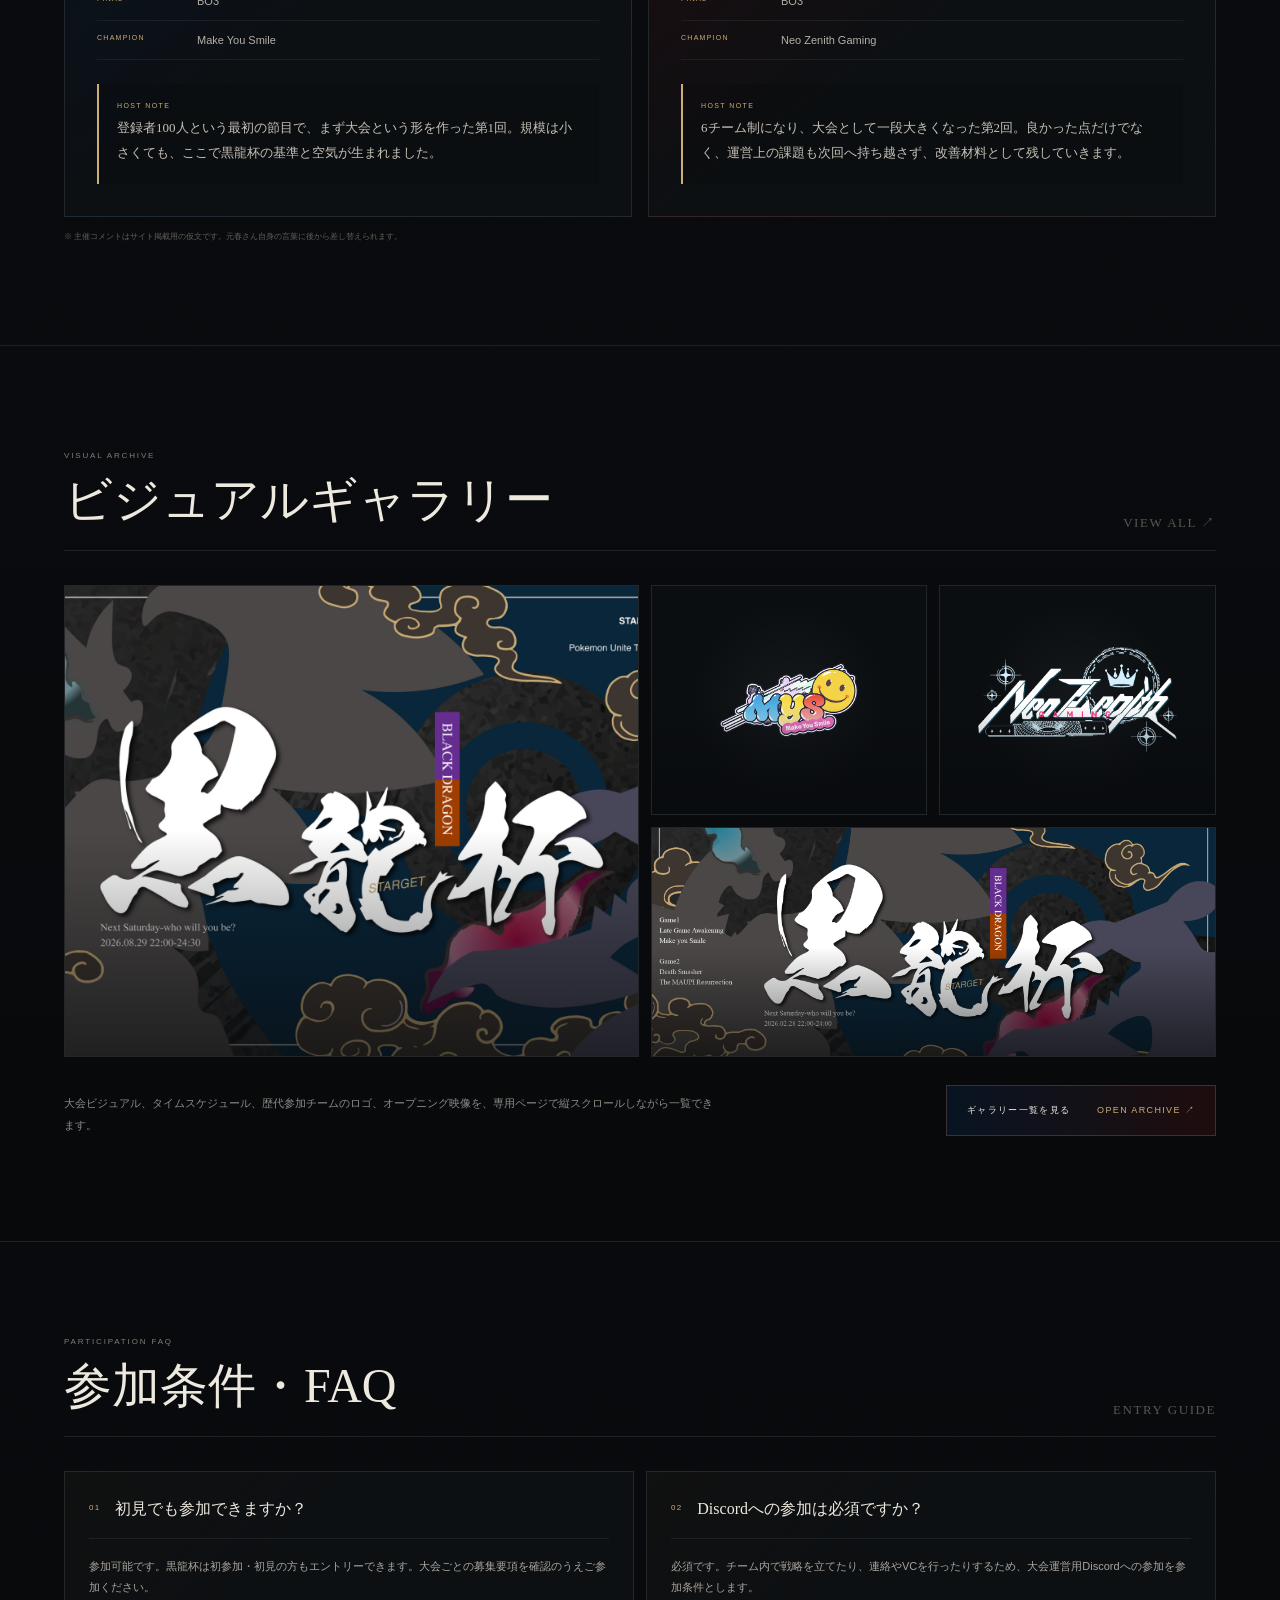
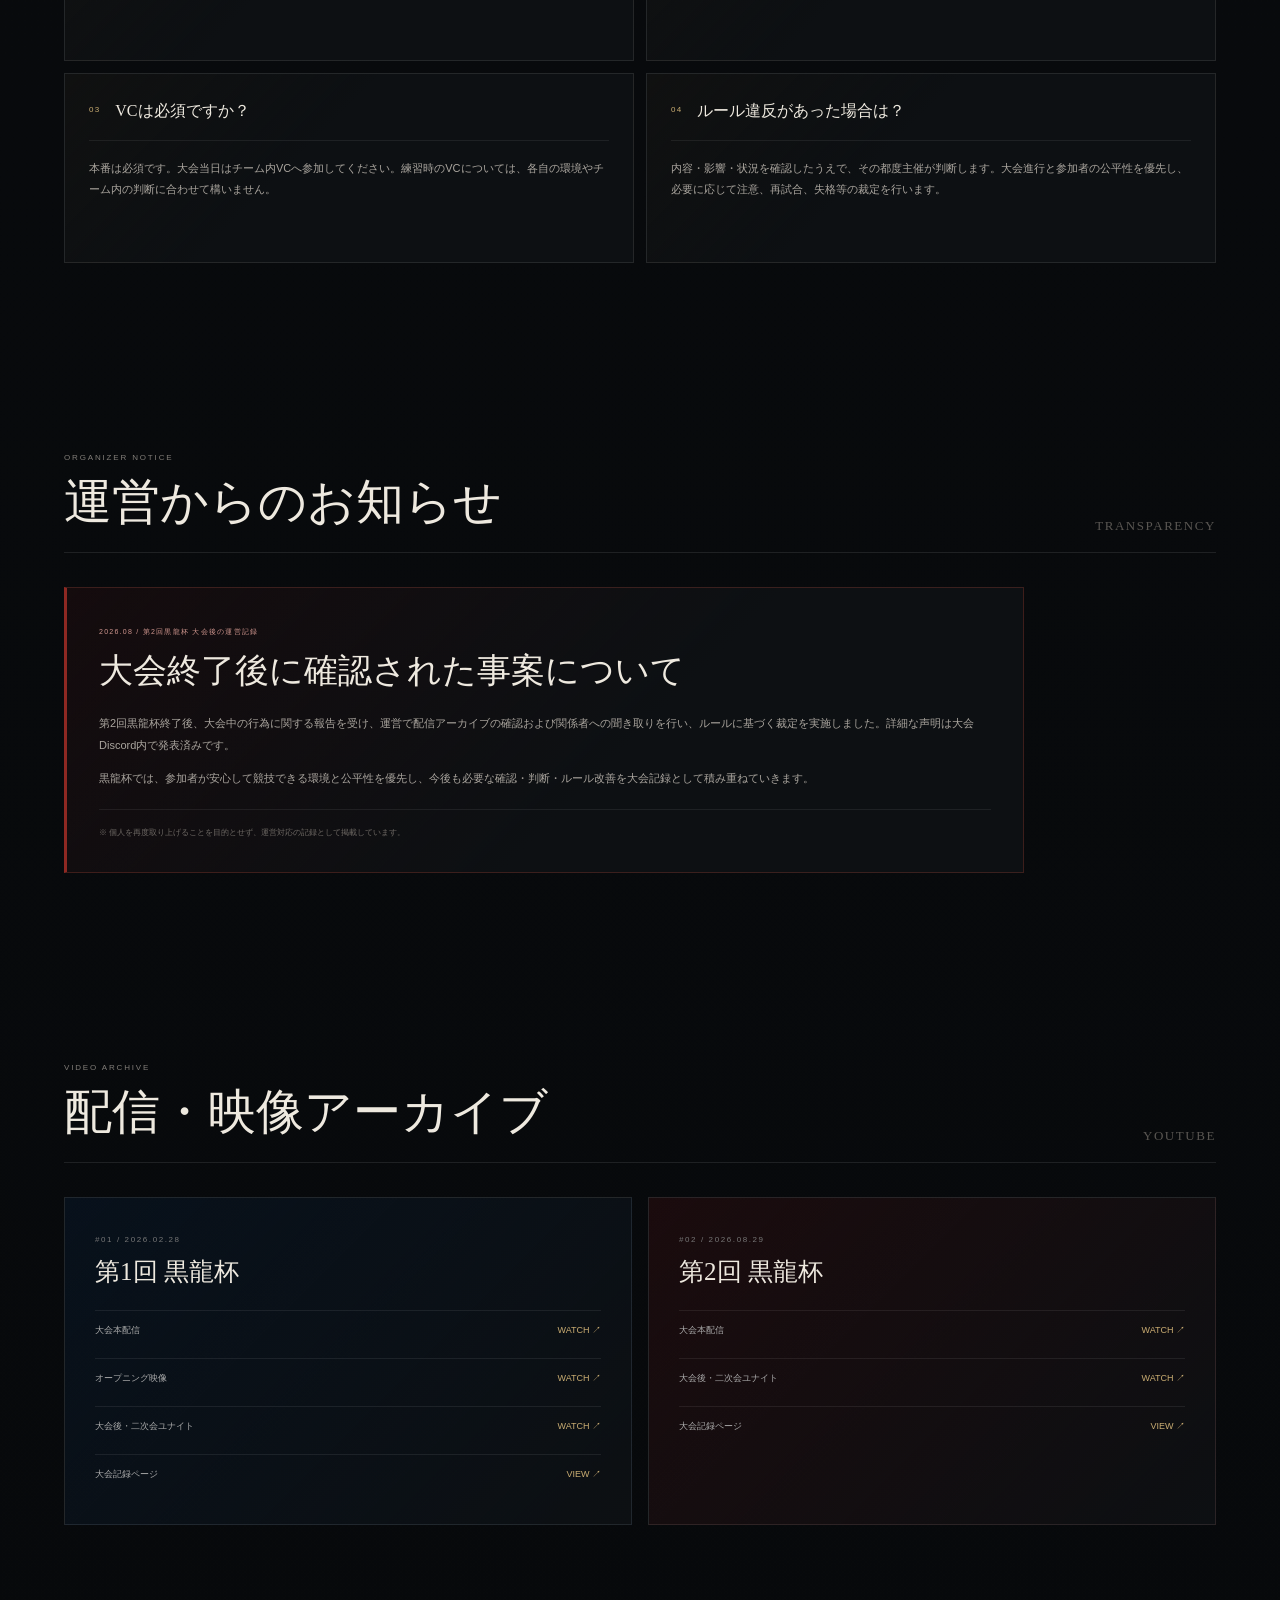
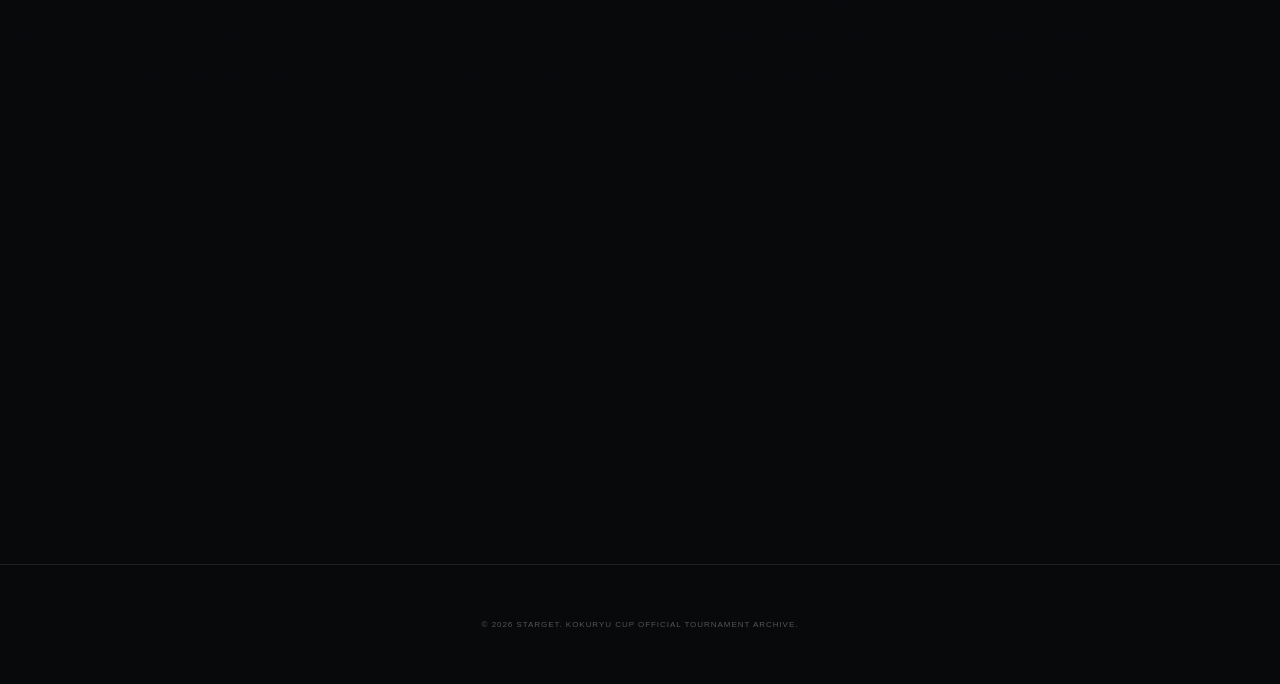
==== commit 2d754d07: "Update Kokuryu-hai site v13" ====
--- a/index.html
+++ b/index.html
@@ -3,9 +3,188 @@
 <head>
   <meta charset="utf-8">
   <meta name="viewport" content="width=device-width,initial-scale=1">
-  <meta name="description" content="2026年8月29日開催。ポケモンユナイト 第2回 黒龍杯の大会概要・ルール・参加チーム・試合スケジュール。">
-  <title>第2回 黒龍杯｜STARGET / 元春</title>
-  <link rel="stylesheet" href="style.css">
+  <meta name="description" content="STARGET / 元春 主催 ポケモンユナイト コミュニティ大会『黒龍杯』公式サイト。大会概要、歴代大会、王者、配信アーカイブを掲載。">
+  <title>黒龍杯｜OFFICIAL TOURNAMENT ARCHIVE</title>
+  <style>
+    :root{
+      --bg:#07090b;--panel:#0d1013;--panel2:#101419;--paper:#eee9df;--muted:#918d88;
+      --gold:#cbae73;--blue:#0a2f58;--blue2:#0f5794;--red:#651515;--red2:#9a2721;
+      --line:#ffffff18;--line2:#ffffff28;
+    }
+    *{box-sizing:border-box}html{scroll-behavior:smooth}body{margin:0;background:var(--bg);color:var(--paper);font-family:"Yu Gothic","Hiragino Kaku Gothic ProN",Arial,sans-serif;background-image:radial-gradient(circle at 16% 13%,#0a2f582d,transparent 26%),radial-gradient(circle at 85% 28%,#65151524,transparent 25%),linear-gradient(180deg,#07090b,#090b0e 50%,#07090b)}a{color:inherit;text-decoration:none}img{max-width:100%;display:block}main{min-height:100svh;overflow:hidden}
+    header{position:fixed;inset:0 0 auto;z-index:30;height:72px;padding:0 clamp(18px,4vw,64px);display:flex;align-items:center;justify-content:space-between;background:linear-gradient(#050708f2,#050708b8,transparent);backdrop-filter:blur(10px)}
+    header>a{display:flex;align-items:center;gap:13px}header>a img{width:92px;height:46px;object-fit:cover}header>a span{font-size:8px;letter-spacing:.2em;color:#9d9994}header>a b{display:block;color:var(--gold);font-size:10px;margin-top:4px}nav{display:flex;gap:23px}nav a{font-size:9px;letter-spacing:.12em;color:#c7c3bd}nav a:hover{color:var(--gold)}
+    .hero{min-height:76svh;display:grid;place-items:center;text-align:center;padding:115px 24px 80px;position:relative}.hero:after{content:"";position:absolute;left:7vw;right:7vw;bottom:0;height:1px;background:linear-gradient(90deg,transparent,#ffffff30,transparent)}
+    .heroLogo{width:min(440px,74vw);margin:auto;filter:drop-shadow(0 22px 45px #000)}.heroKicker{font-size:9px;letter-spacing:.3em;color:#b8b2aa;margin-top:26px}.heroLead{max-width:700px;margin:19px auto 0;font:400 clamp(18px,2.4vw,27px)/1.9 Georgia,"Yu Mincho",serif;color:#d5d0c8}.heroSub{max-width:680px;margin:14px auto 0;font-size:10px;line-height:2;color:#77736e}
+    .section{max-width:1320px;margin:auto;padding:95px clamp(22px,5vw,70px)}.sectionHead{display:flex;justify-content:space-between;align-items:end;gap:25px;border-bottom:1px solid var(--line);padding-bottom:18px;margin-bottom:34px}.sectionHead small{display:block;font-size:8px;letter-spacing:.23em;color:#817d78}.sectionHead h2{font:400 clamp(28px,4vw,48px) Georgia,"Yu Mincho",serif;margin:8px 0 0}.sectionHead b{font:400 13px Georgia;color:#595652;letter-spacing:.12em}
+    .origin{display:grid;grid-template-columns:.72fr 1.28fr;gap:75px;align-items:start}.originMark{border-left:3px solid var(--gold);padding-left:28px}.originMark small{font-size:8px;letter-spacing:.2em;color:var(--gold)}.originMark strong{display:block;font:400 clamp(31px,4vw,53px)/1.25 Georgia,"Yu Mincho",serif;margin-top:12px}.originText p{font-size:14px;line-height:2.15;color:#bbb6ae;margin:0}.originText p+p{margin-top:18px}.originText b{color:#f0e3c8;font-weight:500}.originTags{display:flex;gap:8px;flex-wrap:wrap;margin-top:27px}.originTags span{border:1px solid var(--line2);padding:8px 11px;font-size:7px;letter-spacing:.16em;color:#8c8882}
+    .latest{max-width:none;padding:0;background:#090b0e}.latestWrap{max-width:1320px;margin:auto;padding:105px clamp(22px,5vw,70px)}.latestCard{min-height:560px;position:relative;overflow:hidden;border:1px solid var(--line);display:grid;grid-template-columns:minmax(0,1fr) minmax(240px,320px);align-items:end;padding:42px;background:#111;gap:28px}.latestCard>img{position:absolute;inset:0;width:100%;height:100%;object-fit:cover;filter:brightness(.55) saturate(.92) blur(1.5px);transform:scale(1.03)}.latestCard:before{content:"";position:absolute;inset:0;background:linear-gradient(90deg,#07090bf7 0%,#07090be6 36%,#07090ba6 58%,#65151552 100%),linear-gradient(0deg,#090b0ff2 0%,#090b0f99 32%,transparent 72%)}.latestCard:after{content:"02";position:absolute;right:3.5%;top:7%;font:800 clamp(120px,18vw,260px)/.8 Arial;color:#ffffff0a;letter-spacing:-.08em}.latestCopy{position:relative;z-index:2;max-width:690px;padding:28px 26px;border:1px solid #ffffff18;background:linear-gradient(135deg,#090b0ee8,#090b0ec2 64%,#6515154a);backdrop-filter:blur(10px);box-shadow:0 14px 38px #0000004a}.latestCopy>small{font-size:8px;letter-spacing:.23em;color:#ffb3aa}.latestCopy h3{font:400 clamp(36px,5vw,64px)/1.05 Georgia,"Yu Mincho",serif;margin:11px 0 15px}.latestMeta{display:flex;gap:18px;flex-wrap:wrap;font-size:9px;color:#c6c2be}.latestChampion{margin-top:25px;padding-top:20px;border-top:1px solid #ffffff22;display:flex;align-items:end;justify-content:space-between;gap:20px}.latestChampion small{font-size:7px;letter-spacing:.2em;color:var(--gold)}.latestChampion b{display:block;margin-top:6px;font:400 18px Georgia,"Yu Mincho",serif}.latestLogo{position:relative;z-index:2;align-self:center;justify-self:end;width:min(100%,300px);padding:22px 18px;border:1px solid #ffffff18;background:linear-gradient(135deg,#6515155a,#101419d8);backdrop-filter:blur(8px);box-shadow:0 20px 42px #00000050}.latestLogo small{display:block;margin-bottom:14px;font-size:7px;letter-spacing:.22em;color:var(--gold)}.latestLogo img{width:100%;max-height:130px;object-fit:contain;filter:drop-shadow(0 10px 24px #000a)}.latestLogo span{display:block;margin-top:12px;font-size:8px;letter-spacing:.16em;color:#9e9993}.cta{display:inline-flex;align-items:center;justify-content:space-between;gap:30px;margin-top:25px;min-width:260px;padding:16px 19px;border:1px solid #9a3e37;background:#65151588;font-size:9px;letter-spacing:.13em}.cta span{color:#ffc0b7}
+    .road{display:grid;grid-template-columns:1fr 1fr;gap:18px}.roadIntro,.counterBox{border:1px solid var(--line);background:var(--panel);padding:34px}.roadIntro small,.counterBox small{font-size:8px;letter-spacing:.22em;color:#777}.roadIntro h3{font:400 clamp(28px,3.5vw,42px) Georgia,"Yu Mincho",serif;margin:10px 0 14px}.roadIntro h3 span{color:var(--gold)}.roadIntro p{font-size:11px;line-height:1.9;color:#93908b}.counterTop{display:flex;justify-content:space-between;gap:20px;align-items:start}.counterNum{font:400 clamp(45px,6vw,76px)/1 Georgia,"Yu Mincho",serif}.counterNum em{font-style:normal;color:#68645f;font-size:.55em}.counterStatus{font-size:7px;letter-spacing:.15em;color:#777;text-align:right}.bar{height:6px;background:#ffffff12;margin:27px 0 14px;overflow:hidden}.bar i{display:block;height:100%;width:0;background:linear-gradient(90deg,#0f5794,var(--gold),#9a2721);transition:width .7s ease}.counterFoot{display:flex;justify-content:space-between;gap:20px;font-size:8px;color:#777}.counterFoot b{color:#bdb8b0;font-weight:400}.apiNote{margin-top:17px;font-size:7px;line-height:1.8;color:#5f5c58}
+    .editionsGrid{display:grid;grid-template-columns:1fr 1fr;gap:16px}.cup{position:relative;min-height:455px;overflow:hidden;border:1px solid var(--line);display:flex;align-items:flex-end;padding:31px;background:#111}.cup>img{position:absolute;inset:0;width:100%;height:100%;object-fit:cover;transition:transform .45s}.cup:hover>img{transform:scale(1.02)}.cup:after{content:"";position:absolute;inset:0;background:linear-gradient(0deg,#08090bf2 0%,#08090b7e 52%,transparent 78%)}.cup.one{border-top:2px solid #0f5794}.cup.two{border-top:2px solid #8e2822}.cupCopy{position:relative;z-index:2;width:100%}.cupCopy>small{font-size:8px;letter-spacing:.22em}.one .cupCopy>small{color:#8ec7ff}.two .cupCopy>small{color:#ffb3aa}.cupCopy h3{font:400 clamp(28px,4vw,45px) Georgia,"Yu Mincho",serif;margin:9px 0 13px}.cupMeta{display:flex;gap:18px;flex-wrap:wrap;font-size:8px;color:#aaa}.cupChampion{margin-top:20px;padding-top:16px;border-top:1px solid #ffffff20;display:flex;justify-content:space-between;align-items:end}.cupChampion small{font-size:7px;letter-spacing:.18em;color:#777}.cupChampion b{font:400 16px Georgia,"Yu Mincho",serif}.future{display:grid;grid-template-columns:1fr 1fr;gap:16px;margin-top:16px}.future article{border:1px solid var(--line);padding:28px;background:#0d0f11}.future small{font-size:8px;letter-spacing:.2em;color:#696662}.future h3{font:400 23px Georgia;margin:8px 0}.future:first-of-type article:first-child h3{color:#cdbb94}.future p{font-size:9px;color:#605d59;margin:0}
+    .champions{display:grid;grid-template-columns:1fr 1fr;gap:1px;background:#ffffff10;border:1px solid var(--line)}.championItem{background:#0c0f12;padding:30px;display:grid;grid-template-columns:minmax(0,1fr) 160px 54px;align-items:end;gap:20px}.championItem small{font-size:8px;letter-spacing:.18em;color:#777}.championItem b{display:block;margin-top:9px;font:400 20px Georgia,"Yu Mincho",serif}.championItem:first-child b{color:#8ec7ff}.championItem:nth-child(2) b{color:#ffb3aa}.championItem em{font:400 35px Georgia;color:#393633;font-style:normal;justify-self:end}.championLogoMini{display:grid;place-items:center;min-height:92px;padding:8px 10px;border:1px solid #ffffff15;background:linear-gradient(135deg,#101419,#0c0f12)}.championLogoMini img{max-width:100%;max-height:78px;object-fit:contain;filter:drop-shadow(0 8px 16px #0008)}
+    .archiveGrid{display:grid;grid-template-columns:1fr 1fr;gap:16px}.archiveCard{border:1px solid var(--line);background:#0d1013;padding:30px;position:relative;overflow:hidden}.archiveCard.blue{background:linear-gradient(135deg,#0a2f5835,#0d1013)}.archiveCard.red{background:linear-gradient(135deg,#65151535,#0d1013)}.archiveCard>small{font-size:8px;letter-spacing:.2em;color:#777}.archiveCard h3{font:400 25px Georgia,"Yu Mincho",serif;margin:9px 0 22px}.archiveLinks{display:grid;gap:8px}.archiveLinks a{border-top:1px solid #ffffff13;padding:13px 0;font-size:9px;color:#aaa;display:flex;justify-content:space-between;gap:20px}.archiveLinks a:hover{color:#fff}.archiveLinks a span{color:var(--gold)}
+    .hostGrid{display:grid;grid-template-columns:1fr .9fr;gap:18px}.host{border:1px solid var(--line);background:#0d1013;padding:34px}.host small{font-size:8px;letter-spacing:.22em;color:var(--gold)}.host h3{font:400 clamp(31px,4vw,46px) Georgia,"Yu Mincho",serif;margin:10px 0 16px}.host p{font-size:11px;line-height:2;color:#99958f;margin:0}.links{display:grid;gap:12px}.social{border:1px solid var(--line);padding:24px 26px;background:#0d1013;display:flex;justify-content:space-between;align-items:center}.social small{font-size:7px;letter-spacing:.2em;color:#6f6b66}.social b{display:block;font:400 18px Georgia;margin-top:6px}.social span{font:24px Georgia;color:var(--gold)}
+    footer{text-align:center;border-top:1px solid var(--line);padding:55px 20px;color:#555;font-size:8px;letter-spacing:.12em}
+    @media(max-width:850px){header{height:60px}header>a img{width:72px;height:36px}header>a span{display:none}nav{gap:12px}nav a{font-size:8px}nav a:nth-child(3),nav a:nth-child(4),nav a:nth-child(5){display:none}.hero{min-height:68svh;padding-top:95px}.origin,.road,.hostGrid{grid-template-columns:1fr;gap:35px}.latestCard{min-height:470px;padding:28px;grid-template-columns:1fr}.latestLogo{justify-self:start;width:min(82%,320px)}.editionsGrid,.archiveGrid{grid-template-columns:1fr}.cup{min-height:410px}.champions{grid-template-columns:1fr}.championItem{grid-template-columns:minmax(0,1fr) 140px 46px}.future{grid-template-columns:1fr}.section,.latestWrap{padding-top:75px;padding-bottom:75px}}
+    @media(max-width:480px){.heroLead{font-size:17px}.sectionHead{align-items:start}.sectionHead b{display:none}.latestCard{min-height:430px}.latestCopy{padding:20px}.latestLogo{width:100%;padding:18px 14px}.counterTop{display:block}.counterStatus{text-align:left;margin-top:12px}.championItem{padding:23px;grid-template-columns:1fr}.championLogoMini{max-width:180px}.championItem em{display:none}.roadIntro,.counterBox,.host,.archiveCard{padding:24px}}
+
+
+    /* === v6 CONTENT === */
+    .milestoneTrack{display:grid;grid-template-columns:repeat(4,1fr);margin-top:18px;border:1px solid var(--line);background:#0b0e11}.milestone{min-height:145px;padding:25px;border-right:1px solid var(--line);display:flex;flex-direction:column;justify-content:flex-end;position:relative;overflow:hidden}.milestone:last-child{border-right:0}.milestone:before{content:"";position:absolute;left:0;top:0;height:2px;width:100%;background:#45413d}.milestone.done:before{background:linear-gradient(90deg,#0f5794,var(--gold))}.milestone.target:before{background:linear-gradient(90deg,var(--gold),#9a2721);animation:targetPulse 2.8s ease-in-out infinite}.milestone small{font-size:7px;letter-spacing:.2em;color:#6f6b66}.milestone b{font:400 18px Georgia,"Yu Mincho",serif;margin:10px 0 5px}.milestone span{font-size:8px;letter-spacing:.12em;color:#8e8a84}.milestone.target b{color:#f1dfb7}@keyframes targetPulse{50%{filter:brightness(1.8);box-shadow:0 0 22px #cbae7366}}
+    .dataGrid{display:grid;grid-template-columns:1fr 1fr;gap:16px}.dataCard{position:relative;overflow:hidden;border:1px solid var(--line);padding:32px;background:#0d1013}.dataCard.blueData{background:linear-gradient(145deg,#0a2f5847,#0d1013 56%)}.dataCard.redData{background:linear-gradient(145deg,#65151547,#0d1013 56%)}.dataNo{position:absolute;right:22px;top:16px;font:700 96px/.9 Arial;color:#ffffff08}.dataCard>small{font-size:7px;letter-spacing:.2em;color:#777}.dataCard h3{font:400 28px Georgia,"Yu Mincho",serif;margin:10px 0 24px}.dataCard dl{margin:0;border-top:1px solid #ffffff14}.dataCard dl div{display:grid;grid-template-columns:100px 1fr;padding:13px 0;border-bottom:1px solid #ffffff10}.dataCard dt{font-size:7px;letter-spacing:.18em;color:var(--gold)}.dataCard dd{margin:0;font-size:11px;color:#b5b0aa}.hostNote{margin:24px 0 0;padding:18px;border-left:2px solid var(--gold);background:#00000024;font:13px/1.9 Georgia,"Yu Mincho",serif;color:#c6c0b7}.hostNote span{display:block;margin-bottom:7px;font:7px Arial;letter-spacing:.2em;color:var(--gold)}.draftNote{font-size:8px;color:#64605c;margin-top:14px}
+    .gallerySection{padding:100px 0;background:linear-gradient(180deg,#090b0e,#0a0c10);border-top:1px solid var(--line);border-bottom:1px solid var(--line)}.galleryInner{max-width:1450px;margin:auto}.galleryInner>.sectionHead{margin-left:clamp(22px,5vw,70px);margin-right:clamp(22px,5vw,70px)}.galleryRail{display:grid;grid-auto-flow:column;grid-auto-columns:minmax(280px,34vw);gap:14px;overflow-x:auto;overscroll-behavior-inline:contain;padding:10px clamp(22px,5vw,70px) 25px;scroll-snap-type:x proximity;scrollbar-width:none}.galleryRail::-webkit-scrollbar{display:none}.galleryItem{appearance:none;color:inherit;text-align:left;font:inherit;padding:0;height:360px;position:relative;overflow:hidden;border:1px solid var(--line);background:#0c0f12;scroll-snap-align:start}.galleryItem.wide{grid-column:auto}.galleryItem.portrait{grid-auto-columns:260px}.galleryItem>img{width:100%;height:100%;object-fit:cover;transition:transform .8s cubic-bezier(.2,.75,.2,1),filter .6s ease}.galleryItem:after{content:"";position:absolute;inset:0;background:linear-gradient(0deg,#080a0cea 0%,transparent 58%);pointer-events:none}.galleryItem:hover>img{transform:scale(1.045)}.galleryItem>div{position:absolute;z-index:2;left:22px;right:22px;bottom:20px}.galleryItem small{font-size:7px;letter-spacing:.2em;color:var(--gold)}.galleryItem b{display:block;margin-top:7px;font:400 18px Georgia,"Yu Mincho",serif}.galleryItem.videoCard i{position:absolute;z-index:3;left:50%;top:45%;transform:translate(-50%,-50%);width:64px;height:64px;border:1px solid #ffffff55;border-radius:50%;display:grid;place-items:center;background:#080a0c88;backdrop-filter:blur(8px);font-style:normal}.galleryItem.logoGallery>img{object-fit:contain;padding:50px;background:radial-gradient(circle,#ffffff0b,transparent 56%),#0b0e11}.galleryItem.blueGlow{box-shadow:inset 0 0 0 1px #0f579436}.galleryItem.redGlow{box-shadow:inset 0 0 0 1px #9a272136}.galleryHint{margin:5px clamp(22px,5vw,70px) 0;text-align:right;font-size:7px;letter-spacing:.22em;color:#5f5b57}.lightbox{position:fixed;inset:0;z-index:10020;display:none;place-items:center;padding:34px;background:#050708e8;backdrop-filter:blur(18px)}.lightbox.is-open{display:grid}.lightboxFrame{position:relative;width:min(1180px,94vw);height:min(82vh,860px);display:grid;place-items:center;border:1px solid #ffffff28;background:linear-gradient(135deg,#0c1015,#07090c);box-shadow:0 35px 90px #000b;padding:28px}.lightboxFrame img{max-width:100%;max-height:calc(82vh - 95px);object-fit:contain;filter:drop-shadow(0 18px 42px #000b)}.lightboxCaption{position:absolute;left:28px;right:80px;bottom:18px;font:12px Georgia,"Yu Mincho",serif;color:#d5d0c8}.lightboxClose{position:absolute;right:18px;top:16px;z-index:2;width:46px;height:46px;border:1px solid #ffffff38;border-radius:50%;background:#090b0dcc;color:#eee9df;font-size:19px;display:grid;place-items:center}.lightboxHint{position:absolute;right:28px;bottom:19px;font-size:7px;letter-spacing:.18em;color:#6d6964}
+    .faqGrid{display:grid;grid-template-columns:1fr 1fr;gap:12px}.faqItem{border:1px solid var(--line);background:linear-gradient(135deg,#cbae730b,#0d1013 42%);padding:24px;min-height:190px}.faqQuestion{font:400 16px/1.65 Georgia,"Yu Mincho",serif;display:flex;align-items:flex-start;gap:15px;padding-bottom:16px;border-bottom:1px solid #ffffff12}.faqQuestion span{flex:0 0 auto;font:8px Arial;color:var(--gold);letter-spacing:.15em;margin-top:7px}.faqItem p{margin:17px 0 0;font-size:11px;line-height:1.95;color:#aaa59e}
+    .noticeCard{max-width:960px;border:1px solid #7e392f66;border-left:3px solid #8e2822;background:linear-gradient(135deg,#65151522,#0d1013 58%);padding:32px}.noticeCard>small{font-size:7px;letter-spacing:.18em;color:#d1978f}.noticeCard h3{font:400 clamp(23px,3vw,34px) Georgia,"Yu Mincho",serif;margin:10px 0 18px}.noticeCard p{font-size:11px;line-height:2;color:#aaa59e}.noticeCard span{display:block;margin-top:20px;padding-top:16px;border-top:1px solid #ffffff12;font-size:8px;line-height:1.8;color:#6e6964}
+
+    /* shared visual language / custom cursor */
+    @media(pointer:fine){html,body,a,button{cursor:none!important}.kokuryuCursor,.kokuryuCursorDot{position:fixed;left:0;top:0;pointer-events:none;z-index:10050;transform:translate3d(-100px,-100px,0)}.kokuryuCursor{width:30px;height:30px;border:1px solid rgba(238,233,223,.40);border-radius:999px;background:radial-gradient(circle at 50% 50%,rgba(203,174,115,.12) 0%,rgba(203,174,115,.05) 45%,rgba(203,174,115,0) 72%);box-shadow:0 0 0 1px rgba(203,174,115,.08),0 10px 28px rgba(0,0,0,.30);backdrop-filter:blur(2px);transition:width .18s ease,height .18s ease,border-color .18s ease,background .18s ease,box-shadow .18s ease,opacity .18s ease;opacity:.95}.kokuryuCursorDot{width:6px;height:6px;border-radius:50%;background:#cbae73;box-shadow:0 0 12px rgba(203,174,115,.70),0 0 2px rgba(255,255,255,.75)}.kokuryuCursor.is-link{width:46px;height:46px;border-color:rgba(255,255,255,.66);background:radial-gradient(circle at 50% 50%,rgba(255,255,255,.08) 0%,rgba(203,174,115,.10) 42%,rgba(203,174,115,0) 72%);box-shadow:0 0 0 1px rgba(255,255,255,.08),0 14px 34px rgba(0,0,0,.36)}}
+    .latestLogo img[src*="nzg"],.championLogoMini img[src*="nzg"],.galleryItem img[src*="nzg"]{animation:nzgPresence 3.6s ease-in-out infinite;transform-origin:50% 55%}@keyframes nzgPresence{0%,100%{transform:translateY(0) scale(1);filter:drop-shadow(0 10px 22px #000a) drop-shadow(0 0 0 transparent)}50%{transform:translateY(-7px) scale(1.025);filter:drop-shadow(0 15px 26px #000b) drop-shadow(0 0 18px #b8e8ff32)}}
+    /* v7 motion */
+    body{position:relative}.hero:before{content:"";position:absolute;inset:8% 12%;pointer-events:none;background:radial-gradient(circle at 30% 40%,#0f579417,transparent 26%),radial-gradient(circle at 70% 55%,#9a272113,transparent 22%);filter:blur(18px);animation:heroAurora 13s ease-in-out infinite alternate}@keyframes heroAurora{to{transform:translate3d(2%,-2%,0) scale(1.07)}}
+    .motion-reveal{opacity:0;transform:translate3d(0,28px,0);filter:blur(9px);transition:opacity .9s cubic-bezier(.2,.75,.2,1),transform .9s cubic-bezier(.2,.75,.2,1),filter .9s ease;transition-delay:var(--reveal-delay,0ms)}.motion-reveal.is-visible{opacity:1;transform:none;filter:none}.motion-card{position:relative;isolation:isolate;transition:transform .38s cubic-bezier(.2,.75,.2,1),border-color .35s ease,box-shadow .35s ease}.motion-card:before{content:"";position:absolute;inset:-1px;z-index:-1;pointer-events:none;opacity:0;background:radial-gradient(340px circle at var(--mx,50%) var(--my,50%),#ffffff14,transparent 54%);transition:opacity .35s}.motion-card:hover{transform:translateY(-5px);border-color:#ffffff30;box-shadow:0 18px 50px #00000032}.motion-card:hover:before{opacity:1}.sectionHead{overflow:hidden}.sectionHead:after{content:"";position:absolute;left:0;bottom:0;width:27%;height:1px;background:linear-gradient(90deg,transparent,#cbae73,#fff,transparent);transform:translateX(-150%);opacity:.45}.sectionHead.is-visible:after{animation:lineSweep 1.4s .2s ease-out both}@keyframes lineSweep{to{transform:translateX(500%)}}.heroLogo{animation:softFloat 6s ease-in-out infinite}@keyframes softFloat{50%{transform:translateY(-6px)}}#scrollProgress{position:fixed;z-index:9999;top:0;left:0;height:2px;width:0;background:linear-gradient(90deg,#0f5794,#cbae73,#9a2721);box-shadow:0 0 14px #cbae7377;pointer-events:none}
+    @media(max-width:900px){.milestoneTrack{grid-template-columns:1fr 1fr}.milestone:nth-child(2){border-right:0}.milestone:nth-child(-n+2){border-bottom:1px solid var(--line)}.dataGrid,.faqGrid{grid-template-columns:1fr}.galleryRail{grid-auto-columns:minmax(280px,72vw)}}
+    @media(max-width:520px){.milestoneTrack{grid-template-columns:1fr}.milestone{border-right:0;border-bottom:1px solid var(--line);min-height:120px}.milestone:last-child{border-bottom:0}.galleryRail{grid-auto-columns:86vw}.galleryItem{height:330px}.dataCard dl div{grid-template-columns:86px 1fr}}
+    @media(prefers-reduced-motion:reduce){*,*:before,*:after{animation-duration:.001ms!important;animation-iteration-count:1!important;scroll-behavior:auto!important;transition-duration:.001ms!important}.motion-reveal{opacity:1!important;transform:none!important;filter:none!important}}
+
+    /* Dedicated visual archive portal */
+    .galleryPortal{padding:105px clamp(22px,5vw,70px);background:linear-gradient(180deg,#090b0e,#07090b);border-top:1px solid var(--line);border-bottom:1px solid var(--line)}.galleryPortalInner{max-width:1320px;margin:auto}.galleryPreview{display:grid;grid-template-columns:1.35fr .65fr .65fr;grid-template-rows:230px 230px;gap:12px}.galleryPreview figure{margin:0;position:relative;overflow:hidden;border:1px solid var(--line);background:#0c0f12}.galleryPreview figure:first-child{grid-row:1/3}.galleryPreview figure:nth-child(4){grid-column:2/4}.galleryPreview img{width:100%;height:100%;object-fit:cover;transition:transform .8s cubic-bezier(.2,.75,.2,1),filter .5s ease}.galleryPreview .logoPreview img{object-fit:contain;padding:38px;background:radial-gradient(circle,#ffffff0b,transparent 56%),#0b0e11}.galleryPreview figure:after{content:"";position:absolute;inset:0;background:linear-gradient(0deg,#07090b9f,transparent 48%);pointer-events:none}.galleryPreview figure:hover img{transform:scale(1.035)}.galleryPortalFoot{display:flex;justify-content:space-between;align-items:end;gap:35px;margin-top:28px}.galleryPortalFoot p{max-width:650px;margin:0;font-size:11px;line-height:2;color:#8f8b85}.galleryPortalCta{min-width:270px;display:flex;justify-content:space-between;align-items:center;gap:24px;border:1px solid #ffffff25;padding:18px 20px;background:linear-gradient(90deg,#0a2f584b,#65151540);font-size:9px;letter-spacing:.15em}.galleryPortalCta span{color:var(--gold)}
+    @media(max-width:850px){.galleryPreview{grid-template-columns:1fr 1fr;grid-template-rows:290px 190px 190px}.galleryPreview figure:first-child{grid-column:1/3;grid-row:auto}.galleryPreview figure:nth-child(4){grid-column:1/3}.galleryPortalFoot{display:block}.galleryPortalCta{margin-top:22px;max-width:340px}}
+    @media(max-width:520px){.galleryPreview{grid-template-columns:1fr;grid-template-rows:260px 180px 180px 180px}.galleryPreview figure:first-child,.galleryPreview figure:nth-child(4){grid-column:auto}.galleryPortal{padding-left:20px;padding-right:20px}}
+
+  </style>
+  <link rel="stylesheet" href="shared-ui.css">
 </head>
-<body><main><header><a href="#top"><img src="images/kokuryu-logo.png" alt="黒龍杯"/><span>OFFICIAL SITE <b>#2</b></span></a><nav><a href="#about">概要</a><a href="#teams">チーム</a><a href="#schedule">日程</a><a href="#rules">ルール</a><a href="#archive">第1回</a></nav></header><section class="hero" id="top"><img src="images/main-visual.png" alt="第2回 黒龍杯 メインビジュアル"/><div class="shade"></div><div class="heroText"><p>STARGET / 元春　250 SUBSCRIBERS ANNIVERSARY</p><h1><small>Pokémon UNITE Tournament</small>第2回 黒龍杯</h1><div class="date"><strong>2026.08.29</strong><span>SAT</span><em>22:00—24:30</em></div><a class="button" href="https://www.youtube.com/live/6pAwxB7XsbE?si=rRWarfAHwXtu6f40" target="_blank" rel="noreferrer">配信を見る <small>YOUTUBE ↗</small></a></div></section><section class="section" id="about"><div class="title"><b>01</b><div><small>ABOUT THE TOURNAMENT</small><h2>大会概要</h2></div></div><div class="about"><p>チャンネル登録者<br/><strong>250人記念大会</strong></p><div><p>STARGET／元春が主催する『ポケモンユナイト』コミュニティ大会、第2回「黒龍杯」。6チームがA・Bブロックに分かれて総当たり戦を行い、各ブロック1位が決勝へ進出します。</p><dl><div><dt>DATE</dt><dd>2026年8月29日（土）</dd></div><div><dt>TIME</dt><dd>22:00〜24:30頃予定</dd></div><div><dt>FORMAT</dt><dd>予選 BO1 ／ 決勝 BO3</dd></div><div><dt>SERVER</dt><dd>AS02</dd></div></dl></div></div></section><section class="section" id="teams"><div class="title"><b>02</b><div><small>TEAM ROSTER</small><h2>参加チーム・選手一覧</h2></div></div><div><h3 class="block">A BLOCK</h3><div class="teamGrid"><article class="team"><b>A1</b><div><small>ENTRY TEAM</small><h3>エアロハピナス</h3><ul><li>さぶ</li><li>まか</li><li>ミュウ愛</li><li>Tennen</li><li>Shosharm</li></ul></div></article><article class="team"><b>A2</b><div><small>ENTRY TEAM</small><h3>ハンムラビ法典（恨みマシマシ）</h3><ul><li>Yuna</li><li>あきじ</li><li>サカキ</li><li>なえちょま</li><li>ぶらうん</li></ul></div></article><article class="team"><b>A3</b><div><small>ENTRY TEAM</small><h3>癇癪サイコゲイザー</h3><ul><li>ユキヒロ</li><li>ひまようじ</li><li>プポパポ</li><li>GTRすこん部</li><li>mimic</li></ul></div></article></div></div><div><h3 class="block">B BLOCK</h3><div class="teamGrid"><article class="team"><b>B1</b><div><small>ENTRY TEAM</small><h3>Neo Zenith Gaming</h3><ul><li>NGZ_Shinsaka</li><li>NGZ_あも</li><li>NGZ_ゆきち</li><li>NGZ_レイノ</li><li>NGZ_L4F</li></ul></div></article><article class="team"><b>B2</b><div><small>ENTRY TEAM</small><h3>Hulpa</h3><ul><li>HL_パチモン</li><li>HL_あごみ</li><li>HL_烏龍茶</li><li>HL_波動の忍</li><li>HL_lemon</li></ul></div></article><article class="team"><b>B3</b><div><small>ENTRY TEAM</small><h3>ヤミラミマクロ</h3><ul><li>山田ガノン</li><li>かず</li><li>かなで</li><li>ガブ何</li><li>キザクラ</li></ul></div></article></div></div></section><section class="section" id="schedule"><div class="title"><b>03</b><div><small>TOURNAMENT SCHEDULE</small><h2>タイムスケジュール</h2></div></div><div class="schedule"><article class="ceremony"><div><small>CEREMONY</small><strong>22:00</strong></div><p><span>OPENING CEREMONY</span></p></article><article><div><small>MATCH 1</small><strong>22:05</strong></div><p><span>ハンムラビ法典（恨みマシマシ）</span><b>VS</b><span>エアロハピナス</span></p></article><article><div><small>MATCH 2</small><strong>22:20</strong></div><p><span>Neo Zenith Gaming</span><b>VS</b><span>Hulpa</span></p></article><article><div><small>MATCH 3</small><strong>22:35</strong></div><p><span>ハンムラビ法典（恨みマシマシ）</span><b>VS</b><span>癇癪サイコゲイザー</span></p></article><article><div><small>MATCH 4</small><strong>22:50</strong></div><p><span>Neo Zenith Gaming</span><b>VS</b><span>ヤミラミマクロ</span></p></article><article><div><small>MATCH 5</small><strong>23:05</strong></div><p><span>エアロハピナス</span><b>VS</b><span>癇癪サイコゲイザー</span></p></article><article><div><small>MATCH 6</small><strong>23:20</strong></div><p><span>Hulpa</span><b>VS</b><span>ヤミラミマクロ</span></p></article><article class="final"><div><small>GRAND FINAL</small><strong>23:45</strong></div><p><span>A BLOCK 1ST</span><b>VS</b><span>B BLOCK 1ST <em>BO3</em></span></p></article><article class="ceremony"><div><small>CEREMONY</small><strong>24:30</strong></div><p><span>CLOSING CEREMONY</span></p></article></div><p class="note">※進行状況により開始時刻は前後します。決勝戦はオールスターモードで行います。</p></section><section class="section" id="rules"><div class="title"><b>04</b><div><small>REGULATIONS</small><h2>大会ルール</h2></div></div><div class="facts"><div><small>MAP</small><b>グラードンマップ</b></div><div><small>MODE</small><b>ドラフト／BAN 3枠</b></div><div><small>GLOBAL BAN</small><b>レシラム／ソルガレオ</b></div><div><small>VOICE CHAT</small><b>チーム内VC可</b></div></div><div class="rules"><article class="rule "><h3><i>01</i>基本ルール</h3><div><ul><li>サーバー：AS02</li><li>予選は全試合BO1、決勝のみBO3（オールスターモード）</li><li>先攻・後攻は試合前にルーレットで決定</li><li>使用するトレーナーネームは期間中変更禁止</li><li>降参禁止</li></ul></div></article><article class="rule "><h3><i>02</i>試合中の回線落ち</h3><div><p>開始〜1:00未満は即時中断し、確認後に続行または再試合。1:00以上〜5:00未満は原則続行。ただし大型オブジェクト未取得、合計ゴール差100点以内、決定的影響を否定できない場合は主催判断で再試合。5:00以降は続行します。</p><p>再試合時は構成固定。異常はコメント等で主催へ連絡してください。</p></div></article><article class="rule "><h3><i>03</i>回線落ちの累積</h3><div><ul><li>同一人物が1試合中2回：続行（復帰不可なら4対5）</li><li>大会全体で3回：次試合以降出場不可</li><li>ドラフト中は原則再ドラフト</li><li>同一チームで大会中2回以上発生し、悪質と判断した場合は敗退の可能性あり</li></ul></div></article><article class="rule danger"><h3><i>04</i>禁止・失格事項</h3><div><p>発覚した時点で、主催判断によりチームを失格とします。</p><ul><li>試合開始時に5名揃わない（3分の猶予あり）</li><li>未エントリー選手の参加</li><li>試合内外での暴言・煽り</li><li>個人へのピン刺し等</li><li>降参行為</li><li>故意または悪質な回線切断</li></ul></div></article><article class="rule "><h3><i>05</i>ゴースティング</h3><div><ul><li>ゴースティングは禁止</li><li>円滑な連携のため当日配信に遅延は設定しません</li><li>不自然なプレイや証拠が確認された場合は失格</li></ul><p>信頼関係の上で成り立つ大会であることをご理解ください。</p></div></article><article class="rule "><h3><i>06</i>主催判断</h3><div><p>回線落ちは原則再試合ですが、再発、試合中盤以降、進行状況などにより続行する場合があります。著しく結果に影響すると判断した場合は再試合とすることがあります。最終判断はすべて主催が行います。</p></div></article></div><div class="prize"><small>PRIZE &amp; NEXT ENTRY</small><p>優勝チームには景品を贈呈。参加者全員に、次回「500人記念大会」の参加優先権があります。</p></div></section><section class="stream" id="stream"><div><p>LIVE STREAM</p><h2>第2回 黒龍杯 大会配信</h2><span>2026年8月29日（土）22:00 配信開始</span></div><a class="button" href="https://www.youtube.com/live/6pAwxB7XsbE?si=rRWarfAHwXtu6f40" target="_blank" rel="noreferrer">WATCH ON YOUTUBE <small>配信ページへ ↗</small></a></section><section class="section" id="archive"><div class="title"><b>05</b><div><small>TOURNAMENT ARCHIVE</small><h2>第1回 黒龍杯</h2></div></div><a class="archive" href="https://youtube.com/live/O8pzAQ5S2wA" target="_blank" rel="noreferrer"><div><img src="images/kokuryu-logo.png" alt="黒龍杯"/><small>1ST TOURNAMENT</small></div><div><p>第1回大会 配信アーカイブ</p><h3>WATCH ARCHIVE</h3><span>YouTubeで第1回黒龍杯を視聴する ↗</span></div></a></section><footer><a href="https://www.youtube.com/@starget_motoharu" target="_blank" rel="noreferrer"><img src="images/kokuryu-logo.png" alt="黒龍杯"/><p>Pokémon UNITE Tournament presented by STARGET / 元春</p><b>STARGET YouTube Channel ↗</b></a><small>© 2026 STARGET. Community tournament website.</small></footer></main></body>
-</html>+<body>
+<main>
+  <header>
+    <a href="#top"><img src="cup02/images/kokuryu-logo.png" alt="黒龍杯"><span>OFFICIAL TOURNAMENT ARCHIVE<b>STARGET / 元春</b></span></a>
+    <nav><a href="#about">黒龍杯とは</a><a href="#latest">最新大会</a><a href="#road500">次回大会</a><a href="#history">歴代大会</a><a href="gallery/index.html">ギャラリー</a><a href="#faq">FAQ</a><a href="#host">主催</a></nav>
+  </header>
+
+  <section class="hero" id="top">
+    <div>
+      <img class="heroLogo" src="cup02/images/kokuryu-logo.png" alt="黒龍杯">
+      <p class="heroKicker">STARGET / 元春 PRESENTS — POKÉMON UNITE COMMUNITY TOURNAMENT</p>
+      <p class="heroLead">勝敗だけで終わらない。<br>参加した時間そのものを、次の一戦へ残していく大会。</p>
+      <p class="heroSub">OFFICIAL TOURNAMENT ARCHIVE / EST. 2026</p>
+    </div>
+  </section>
+
+  <section class="section" id="about">
+    <div class="sectionHead"><div><small>ABOUT KOKURYU CUP</small><h2>黒龍杯とは</h2></div><b>EST. 2026</b></div>
+    <div class="origin">
+      <div class="originMark"><small>THE NAME / ORIGIN</small><strong>「黒龍」に、<br>二つの記憶を重ねて。</strong></div>
+      <div class="originText">
+        <p><b>黒龍杯は、STARGET／元春が主催する『ポケモンユナイト』コミュニティ大会。</b>配信で出会ったプレイヤーがチームを組み、競い、次の大会へ物語をつないでいく場として2026年に始まりました。</p>
+        <p>「黒龍」という名の原点は二つあります。ひとつは、<b>某鬼のチャンネル</b>につけてもらったチーム名 <b>“BLACK DRAGON”</b>。もうひとつは、祖父母が営んでいた店 <b>「白龍」</b>。人との出会いの中で生まれた“黒”と、家族の記憶に残る“龍”。その二つを重ね、現在の「黒龍杯」という名前になりました。</p>
+        <div class="originTags"><span>COMMUNITY</span><span>POKÉMON UNITE</span><span>STARGET</span><span>BLACK DRAGON × 白龍</span></div>
+      </div>
+    </div>
+  </section>
+
+  <section class="latest" id="latest"><div class="latestWrap">
+    <div class="sectionHead"><div><small>LATEST TOURNAMENT</small><h2>最新大会</h2></div><b>#02</b></div>
+    <a class="latestCard" href="cup02/index.html">
+      <img src="cup02/images/main-visual.png" alt="第2回黒龍杯">
+      <div class="latestCopy"><small>2026.08.29 / 250 SUBSCRIBERS ANNIVERSARY</small><h3>第2回 黒龍杯</h3><div class="latestMeta"><span>6 TEAMS</span><span>A / B BLOCK</span><span>GRAND FINAL BO3</span></div><div class="latestChampion"><div><small>CHAMPION</small><b>Neo Zenith Gaming</b></div></div><div class="cta">大会ページを見る <span>VIEW #02 ↗</span></div></div>
+      <div class="latestLogo"><small>ANIMATED CHAMPION LOGO</small><img src="cup02/images/team-nzg-animated.gif" alt="Neo Zenith Gaming ロゴ"><span>優勝チームロゴ</span></div>
+    </a>
+  </div></section>
+
+  <section class="section" id="road500">
+    <div class="sectionHead"><div><small>ROAD TO #03</small><h2>500人記念・第3回黒龍杯へ</h2></div><b>TARGET 500</b></div>
+    <div class="road">
+      <article class="roadIntro"><small>NEXT MILESTONE</small><h3>登録者500人。<br><span>到達後、第3回黒龍杯へ。</span></h3><p>100人で第1回、250人で第2回。次に目指すのは、登録者500人への到達です。その節目を迎えた先に、第3回黒龍杯を500人記念大会として開催する構想です。</p></article>
+      <article class="counterBox" aria-live="polite">
+        <div class="counterTop"><div><small>CURRENT SUBSCRIBERS</small><div class="counterNum"><span id="subscriberCount">—</span><em> / 500</em></div></div><div class="counterStatus" id="subscriberStatus">LOADING</div></div>
+        <div class="bar"><i id="subscriberBar"></i></div>
+        <div class="counterFoot"><span>PROGRESS <b id="subscriberPercent">—%</b></span><span>あと <b id="subscriberRemaining">—</b> 人</span></div>
+        <p class="apiNote">※ 現在は安全なキャッシュ値を表示。API接続時はサーバー側から自動更新できる構成です。</p>
+      </article>
+    </div>
+    <div class="milestoneTrack" aria-label="黒龍杯とチャンネル登録者の節目">
+      <article class="milestone done"><small>01 / 100</small><b>第1回 黒龍杯</b><span>100人記念</span></article>
+      <article class="milestone done"><small>02 / 250</small><b>第2回 黒龍杯</b><span>250人記念</span></article>
+      <article class="milestone target"><small>03 / 500</small><b>第3回 黒龍杯</b><span>500人到達へ</span></article>
+      <article class="milestone futureMilestone"><small>04 / ???</small><b>第4回 黒龍杯</b><span>TO BE CONTINUED</span></article>
+    </div>
+  </section>
+
+  <section class="section" id="history">
+    <div class="sectionHead"><div><small>TOURNAMENT HISTORY</small><h2>歴代大会</h2></div><b>01—04</b></div>
+    <div class="editionsGrid">
+      <a class="cup one" href="cup01/index.html"><img src="cup01/images/main-visual.png" alt="第1回黒龍杯"><div class="cupCopy"><small>#01 / THE FIRST NIGHT</small><h3>第1回 黒龍杯</h3><div class="cupMeta"><span>2026.02.28</span><span>100 SUBS ANNIVERSARY</span><span>4 TEAMS</span></div><div class="cupChampion"><div><small>CHAMPION</small><b>Make You Smile</b></div><span>↗</span></div></div></a>
+      <a class="cup two" href="cup02/index.html"><img src="cup02/images/main-visual.png" alt="第2回黒龍杯"><div class="cupCopy"><small>#02 / NEXT STAGE</small><h3>第2回 黒龍杯</h3><div class="cupMeta"><span>2026.08.29</span><span>250 SUBS ANNIVERSARY</span><span>6 TEAMS</span></div><div class="cupChampion"><div><small>CHAMPION</small><b>Neo Zenith Gaming</b></div><span>↗</span></div></div></a>
+    </div>
+    <div class="future"><article><small>#03 / ROAD TO 500</small><h3>GOAL FIRST: 500</h3><p>登録者500人到達後、500人記念大会として開催予定。</p></article><article><small>#04</small><h3>COMING SOON</h3><p>黒龍杯の記録は、第4回まで続いていきます。</p></article></div>
+  </section>
+
+  <section class="section" id="champions">
+    <div class="sectionHead"><div><small>HALL OF CHAMPIONS</small><h2>歴代王者</h2></div><b>CHAMPIONS</b></div>
+    <div class="champions"><article class="championItem"><div><small>#01 / 2026.02.28</small><b>Make You Smile</b></div><div class="championLogoMini"><img src="cup01/images/team-mys.png" alt="Make You Smile ロゴ"></div><em>01</em></article><article class="championItem"><div><small>#02 / 2026.08.29</small><b>Neo Zenith Gaming</b></div><div class="championLogoMini"><img src="cup02/images/team-nzg-animated.gif" alt="Neo Zenith Gaming ロゴ"></div><em>02</em></article></div>
+  </section>
+
+
+  <section class="section" id="data">
+    <div class="sectionHead"><div><small>TOURNAMENT DATA</small><h2>歴代大会データ</h2></div><b>RECORDS</b></div>
+    <div class="dataGrid">
+      <article class="dataCard blueData"><div class="dataNo">01</div><small>2026.02.28 / 100 SUBS</small><h3>第1回 黒龍杯</h3><dl><div><dt>TEAMS</dt><dd>4</dd></div><div><dt>PLAYERS</dt><dd>20</dd></div><div><dt>FORMAT</dt><dd>トーナメント / 3位決定戦</dd></div><div><dt>FINAL</dt><dd>BO3</dd></div><div><dt>CHAMPION</dt><dd>Make You Smile</dd></div></dl><p class="hostNote"><span>HOST NOTE</span>登録者100人という最初の節目で、まず大会という形を作った第1回。規模は小さくても、ここで黒龍杯の基準と空気が生まれました。</p></article>
+      <article class="dataCard redData"><div class="dataNo">02</div><small>2026.08.29 / 250 SUBS</small><h3>第2回 黒龍杯</h3><dl><div><dt>TEAMS</dt><dd>6</dd></div><div><dt>PLAYERS</dt><dd>30</dd></div><div><dt>FORMAT</dt><dd>A / B ブロック総当たり</dd></div><div><dt>FINAL</dt><dd>BO3</dd></div><div><dt>CHAMPION</dt><dd>Neo Zenith Gaming</dd></div></dl><p class="hostNote"><span>HOST NOTE</span>6チーム制になり、大会として一段大きくなった第2回。良かった点だけでなく、運営上の課題も次回へ持ち越さず、改善材料として残していきます。</p></article>
+    </div>
+    <p class="draftNote">※ 主催コメントはサイト掲載用の仮文です。元春さん自身の言葉に後から差し替えられます。</p>
+  </section>
+
+  <section class="galleryPortal" id="gallery">
+    <div class="galleryPortalInner">
+      <div class="sectionHead"><div><small>VISUAL ARCHIVE</small><h2>ビジュアルギャラリー</h2></div><b>VIEW ALL ↗</b></div>
+      <a href="gallery/index.html" aria-label="ビジュアルギャラリー一覧を見る">
+        <div class="galleryPreview">
+          <figure><img src="cup02/images/main-visual.png" alt="第2回黒龍杯 メインビジュアル"></figure>
+          <figure class="logoPreview"><img src="cup01/images/team-mys.png" alt="Make You Smile ロゴ"></figure>
+          <figure class="logoPreview"><img src="cup02/images/team-nzg-animated.gif" alt="Neo Zenith Gaming ロゴ"></figure>
+          <figure><img src="cup01/images/main-visual.png" alt="第1回黒龍杯 メインビジュアル"></figure>
+        </div>
+      </a>
+      <div class="galleryPortalFoot"><p>大会ビジュアル、タイムスケジュール、歴代参加チームのロゴ、オープニング映像を、専用ページで縦スクロールしながら一覧できます。</p><a class="galleryPortalCta" href="gallery/index.html">ギャラリー一覧を見る <span>OPEN ARCHIVE ↗</span></a></div>
+    </div>
+  </section>
+
+  <section class="section" id="faq">
+    <div class="sectionHead"><div><small>PARTICIPATION FAQ</small><h2>参加条件・FAQ</h2></div><b>ENTRY GUIDE</b></div>
+    <div class="faqGrid">
+      <article class="faqItem"><div class="faqQuestion"><span>01</span>初見でも参加できますか？</div><p>参加可能です。黒龍杯は初参加・初見の方もエントリーできます。大会ごとの募集要項を確認のうえご参加ください。</p></article>
+      <article class="faqItem"><div class="faqQuestion"><span>02</span>Discordへの参加は必須ですか？</div><p>必須です。チーム内で戦略を立てたり、連絡やVCを行ったりするため、大会運営用Discordへの参加を参加条件とします。</p></article>
+      <article class="faqItem"><div class="faqQuestion"><span>03</span>VCは必須ですか？</div><p>本番は必須です。大会当日はチーム内VCへ参加してください。練習時のVCについては、各自の環境やチーム内の判断に合わせて構いません。</p></article>
+      <article class="faqItem"><div class="faqQuestion"><span>04</span>ルール違反があった場合は？</div><p>内容・影響・状況を確認したうえで、その都度主催が判断します。大会進行と参加者の公平性を優先し、必要に応じて注意、再試合、失格等の裁定を行います。</p></article>
+    </div>
+  </section>
+
+  <section class="section noticeSection" id="notice">
+    <div class="sectionHead"><div><small>ORGANIZER NOTICE</small><h2>運営からのお知らせ</h2></div><b>TRANSPARENCY</b></div>
+    <article class="noticeCard"><small>2026.08 / 第2回黒龍杯 大会後の運営記録</small><h3>大会終了後に確認された事案について</h3><p>第2回黒龍杯終了後、大会中の行為に関する報告を受け、運営で配信アーカイブの確認および関係者への聞き取りを行い、ルールに基づく裁定を実施しました。詳細な声明は大会Discord内で発表済みです。</p><p>黒龍杯では、参加者が安心して競技できる環境と公平性を優先し、今後も必要な確認・判断・ルール改善を大会記録として積み重ねていきます。</p><span>※ 個人を再度取り上げることを目的とせず、運営対応の記録として掲載しています。</span></article>
+  </section>
+
+  <section class="section" id="archive">
+    <div class="sectionHead"><div><small>VIDEO ARCHIVE</small><h2>配信・映像アーカイブ</h2></div><b>YOUTUBE</b></div>
+    <div class="archiveGrid">
+      <article class="archiveCard blue"><small>#01 / 2026.02.28</small><h3>第1回 黒龍杯</h3><div class="archiveLinks"><a href="https://www.youtube.com/live/O8pzAQ5S2wA?si=xfdmjp-Vtlb8o1IK" target="_blank" rel="noreferrer">大会本配信 <span>WATCH ↗</span></a><a href="https://youtu.be/jjrYiZsbRvA?si=n23_sO0033v0Rc4g" target="_blank" rel="noreferrer">オープニング映像 <span>WATCH ↗</span></a><a href="https://www.youtube.com/live/pNDfLzVhMNU?si=sxX1GuhkRXhd2pHi" target="_blank" rel="noreferrer">大会後・二次会ユナイト <span>WATCH ↗</span></a><a href="cup01/index.html">大会記録ページ <span>VIEW ↗</span></a></div></article>
+      <article class="archiveCard red"><small>#02 / 2026.08.29</small><h3>第2回 黒龍杯</h3><div class="archiveLinks"><a href="https://www.youtube.com/live/6pAwxB7XsbE?si=rRWarfAHwXtu6f40" target="_blank" rel="noreferrer">大会本配信 <span>WATCH ↗</span></a><a href="https://www.youtube.com/live/QYzcMi9oa4s?si=JiUxhgtpSSQgfn2M" target="_blank" rel="noreferrer">大会後・二次会ユナイト <span>WATCH ↗</span></a><a href="cup02/index.html">大会記録ページ <span>VIEW ↗</span></a></div></article>
+    </div>
+  </section>
+
+  <section class="section" id="host">
+    <div class="sectionHead"><div><small>ORGANIZER / OFFICIAL LINKS</small><h2>主催・関連リンク</h2></div><b>STARGET</b></div>
+    <div class="hostGrid">
+      <article class="host"><small>ORGANIZER</small><h3>STARGET / 元春</h3><p>ポケモンユナイトの参加型配信やコミュニティ企画を中心に活動。黒龍杯の企画・大会運営・配信を行っています。今後、STARGET本体やサブアカウントを含む活動全体のホームページも展開予定です。</p></article>
+      <div class="links"><a class="social" href="https://www.youtube.com/@starget_motoharu" target="_blank" rel="noreferrer"><div><small>YOUTUBE / STARGET</small><b>@starget_motoharu</b></div><span>↗</span></a><a class="social" href="https://x.com/motoharu_21" target="_blank" rel="noreferrer"><div><small>X / MOT0HARU</small><b>@motoharu_21</b></div><span>↗</span></a></div>
+    </div>
+  </section>
+  <footer>© 2026 STARGET. KOKURYU CUP OFFICIAL TOURNAMENT ARCHIVE.</footer>
+</main>
+<script src="subscriber-config.js"></script>
+<script src="subscriber.js"></script>
+<script src="motion.js"></script>
+<script>window.KOKURYU_BGM={label:"KOKURYU ARCHIVE",tracks:[{src:"audio/untitle-top.mp3",title:"Untitle",gain:1.0}]};</script>
+<script src="audio-player.js"></script>
+</body>
+</html>
--- a/shared-ui.css
+++ b/shared-ui.css
@@ -0,0 +1,25 @@
+/* Shared KOKURYU interface layer: water cursor + compact BGM dock */
+:root{--water:#b8ecff;--water2:#65b8dc;--sound-gold:#cbae73}
+
+@media(pointer:fine){
+  html,body,a,button,input{cursor:none!important}
+  .kokuryuCursor,.kokuryuCursorDot{position:fixed;left:0;top:0;pointer-events:none;z-index:10050;transform:translate3d(-100px,-100px,0)}
+  .kokuryuCursor{width:36px!important;height:36px!important;border:0!important;border-radius:50%!important;background:radial-gradient(circle at 48% 46%,rgba(184,236,255,.13) 0 18%,rgba(101,184,220,.07) 34%,transparent 68%)!important;box-shadow:inset 0 0 0 1px rgba(184,236,255,.10),0 0 20px rgba(101,184,220,.08)!important;backdrop-filter:blur(1.5px);opacity:.95;transition:opacity .2s ease,filter .2s ease!important;overflow:visible}
+  .kokuryuCursor:before,.kokuryuCursor:after{content:""!important;position:absolute!important;left:50%!important;top:50%!important;width:20px!important;height:20px!important;border:1px solid rgba(184,236,255,.52)!important;border-radius:50%!important;background:transparent!important;transform:translate(-50%,-50%) scale(.45)!important;opacity:0;animation:waterRipple 1.85s cubic-bezier(.16,.7,.2,1) infinite!important;box-shadow:0 0 10px rgba(101,184,220,.12)}
+  .kokuryuCursor:after{animation-delay:.9s!important;border-color:rgba(101,184,220,.34)!important}
+  .kokuryuCursorDot{width:5px!important;height:5px!important;border-radius:50%!important;background:#f0e9dc!important;box-shadow:0 0 10px rgba(184,236,255,.75),0 0 18px rgba(203,174,115,.25)!important}
+  .kokuryuCursor.is-link{filter:brightness(1.25) saturate(1.2)}
+  .kokuryuCursor.is-link:before,.kokuryuCursor.is-link:after{border-color:rgba(255,255,255,.62)!important}
+}
+@keyframes waterRipple{0%{transform:translate(-50%,-50%) scale(.42);opacity:0}18%{opacity:.62}100%{transform:translate(-50%,-50%) scale(2.05);opacity:0}}
+
+.soundDock{position:fixed;right:18px;bottom:18px;z-index:10010;display:flex;align-items:center;gap:10px;min-width:250px;max-width:min(390px,calc(100vw - 36px));padding:10px 12px;border:1px solid rgba(255,255,255,.14);background:rgba(8,11,14,.79);backdrop-filter:blur(14px) saturate(.8);box-shadow:0 14px 44px rgba(0,0,0,.34);transition:opacity .25s ease,transform .25s ease}
+.soundDock:hover{border-color:rgba(203,174,115,.35)}
+.soundToggle{width:34px;height:34px;flex:0 0 34px;border:1px solid rgba(203,174,115,.30);border-radius:50%;background:rgba(203,174,115,.07);color:#eee9df;display:grid;place-items:center;font-size:12px}
+.soundMeta{min-width:0;flex:1}.soundMeta small{display:block;font-size:6px;letter-spacing:.2em;color:#777}.soundTrack{display:block;margin-top:4px;font:11px/1.25 Georgia,"Yu Mincho",serif;white-space:nowrap;overflow:hidden;text-overflow:ellipsis;color:#d9d4cc}
+.soundMiniVolume{width:70px;accent-color:var(--sound-gold)}
+.soundDock.is-muted .soundTrack{color:#74706b}.soundDock.is-blocked{border-color:rgba(203,174,115,.48);box-shadow:0 0 0 1px rgba(203,174,115,.08),0 14px 44px rgba(0,0,0,.34)}
+.soundDock.is-blocked .soundToggle{animation:soundPulse 1.8s ease-in-out infinite}
+@keyframes soundPulse{50%{box-shadow:0 0 0 9px rgba(203,174,115,0);border-color:rgba(203,174,115,.68)}}
+@media(max-width:620px){.soundDock{left:12px;right:12px;bottom:12px;max-width:none;min-width:0}.soundMiniVolume{width:62px}}
+@media(prefers-reduced-motion:reduce){.kokuryuCursor:before,.kokuryuCursor:after,.soundDock.is-blocked .soundToggle{animation:none!important}}
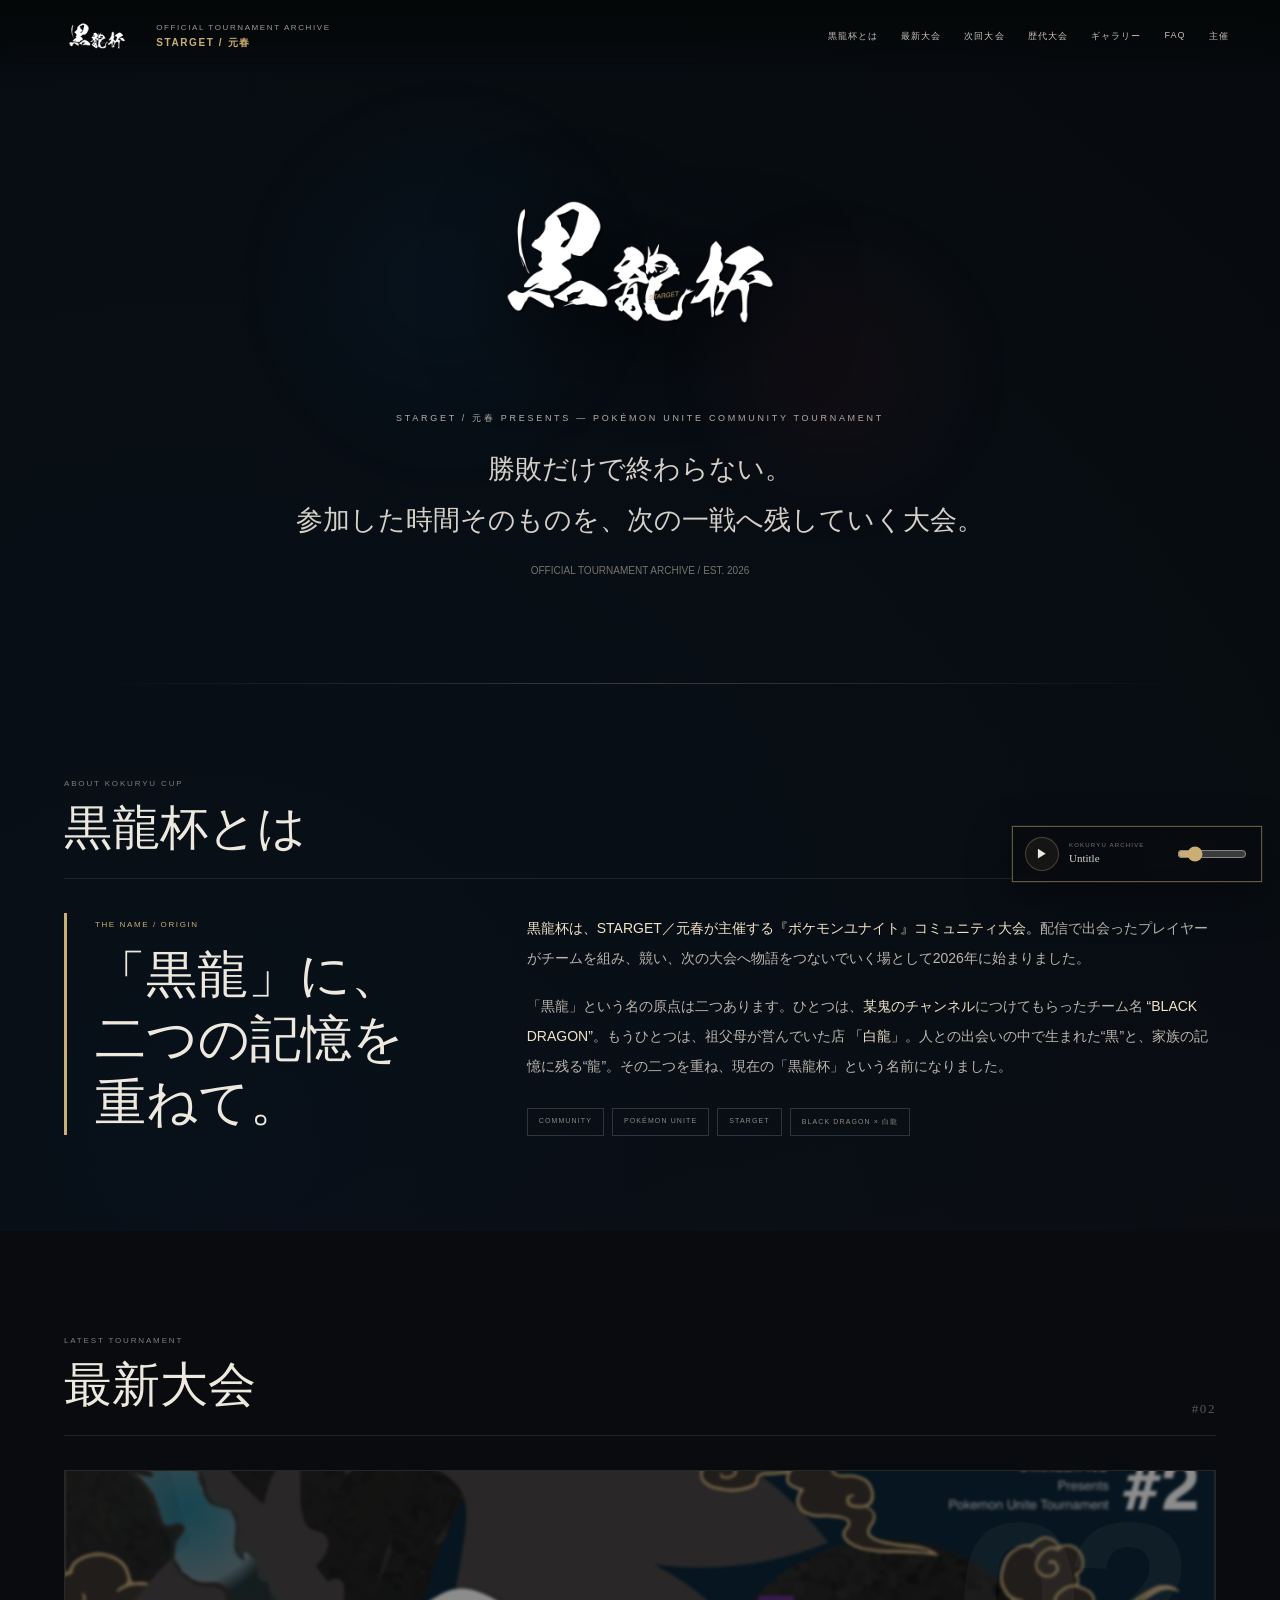
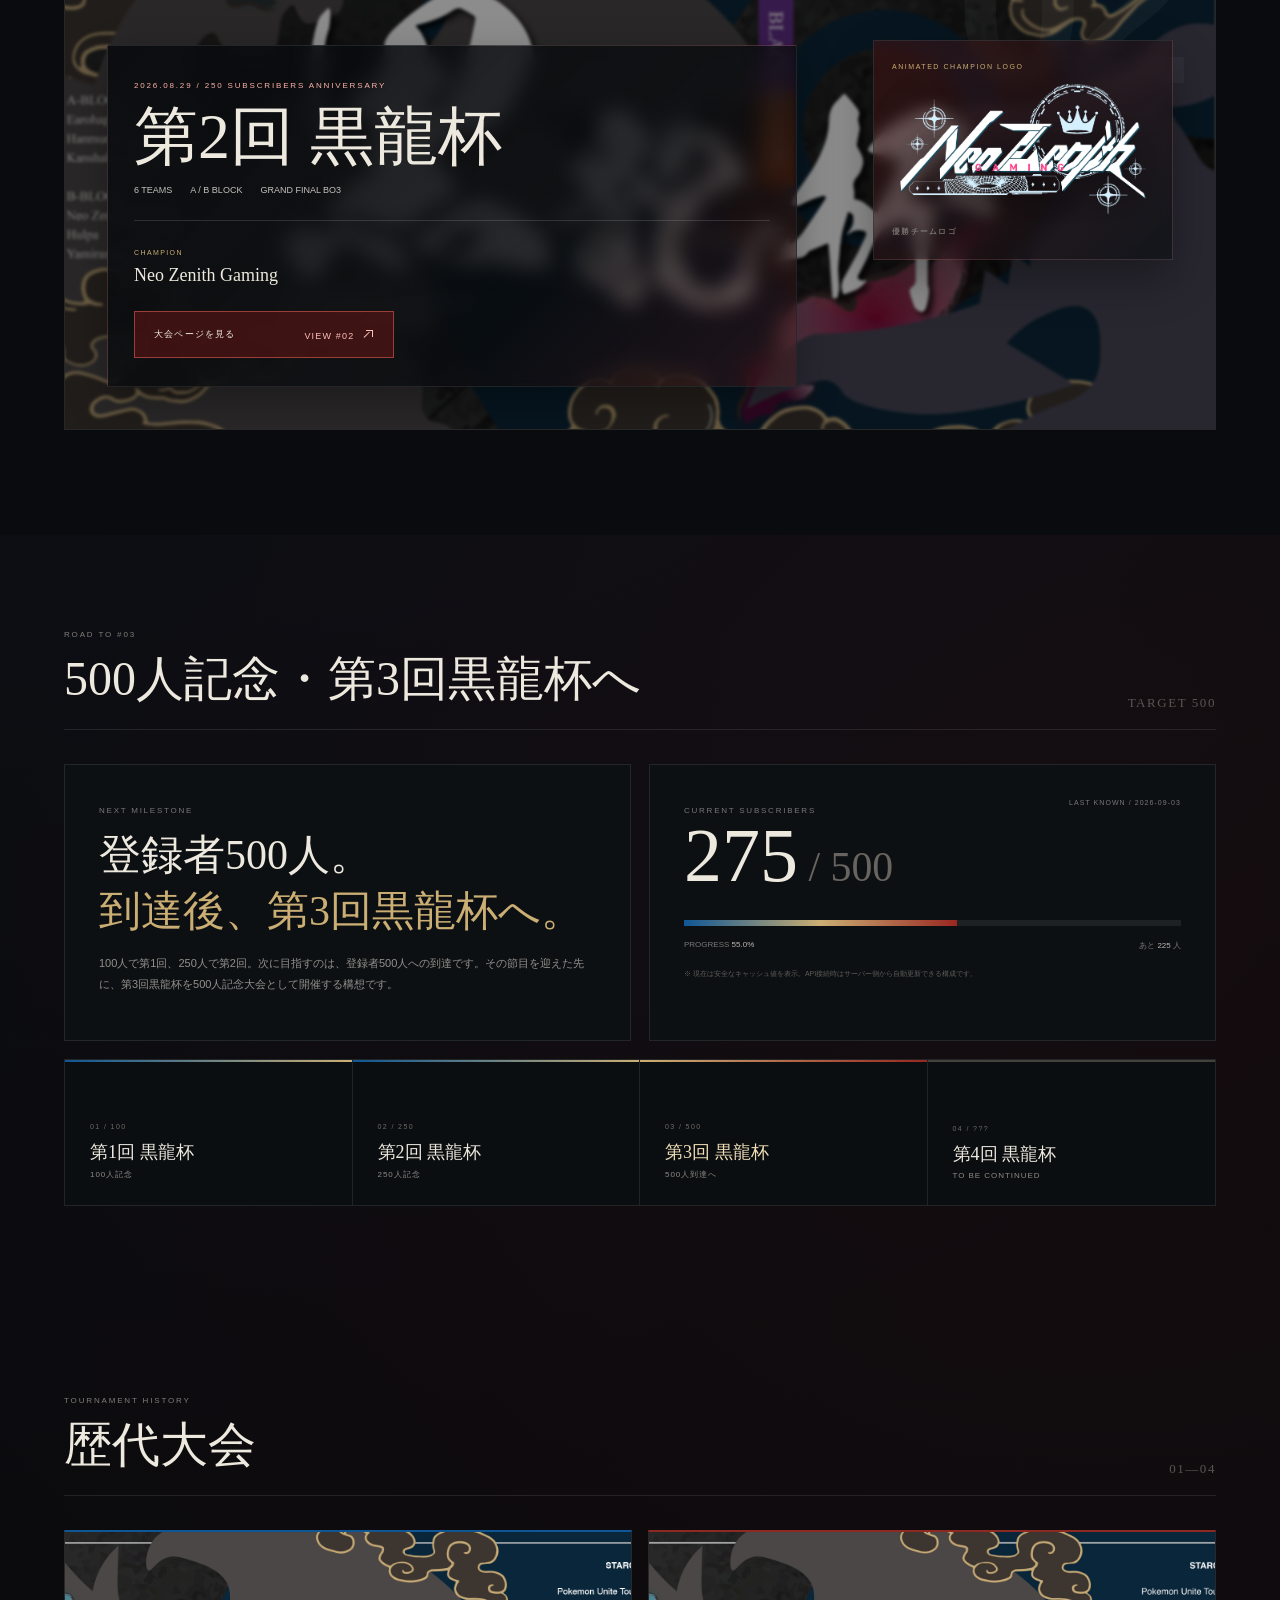
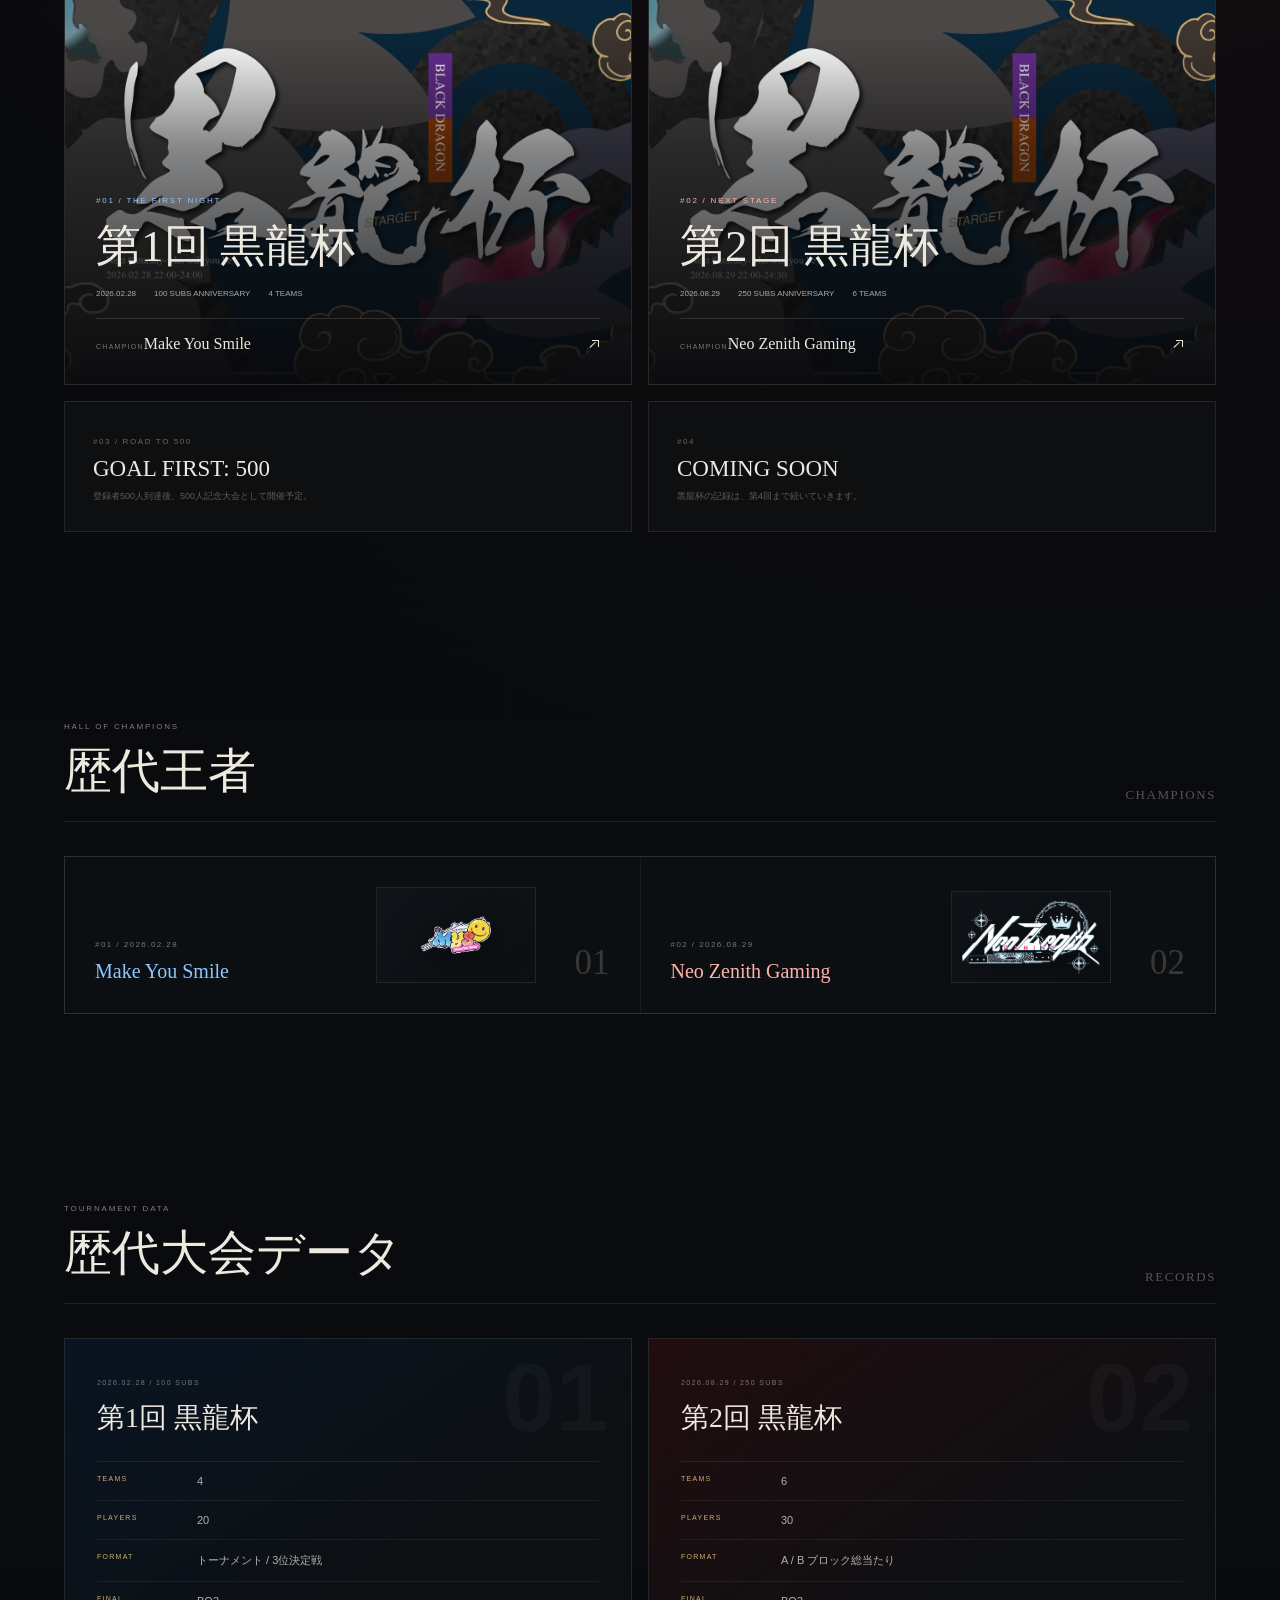
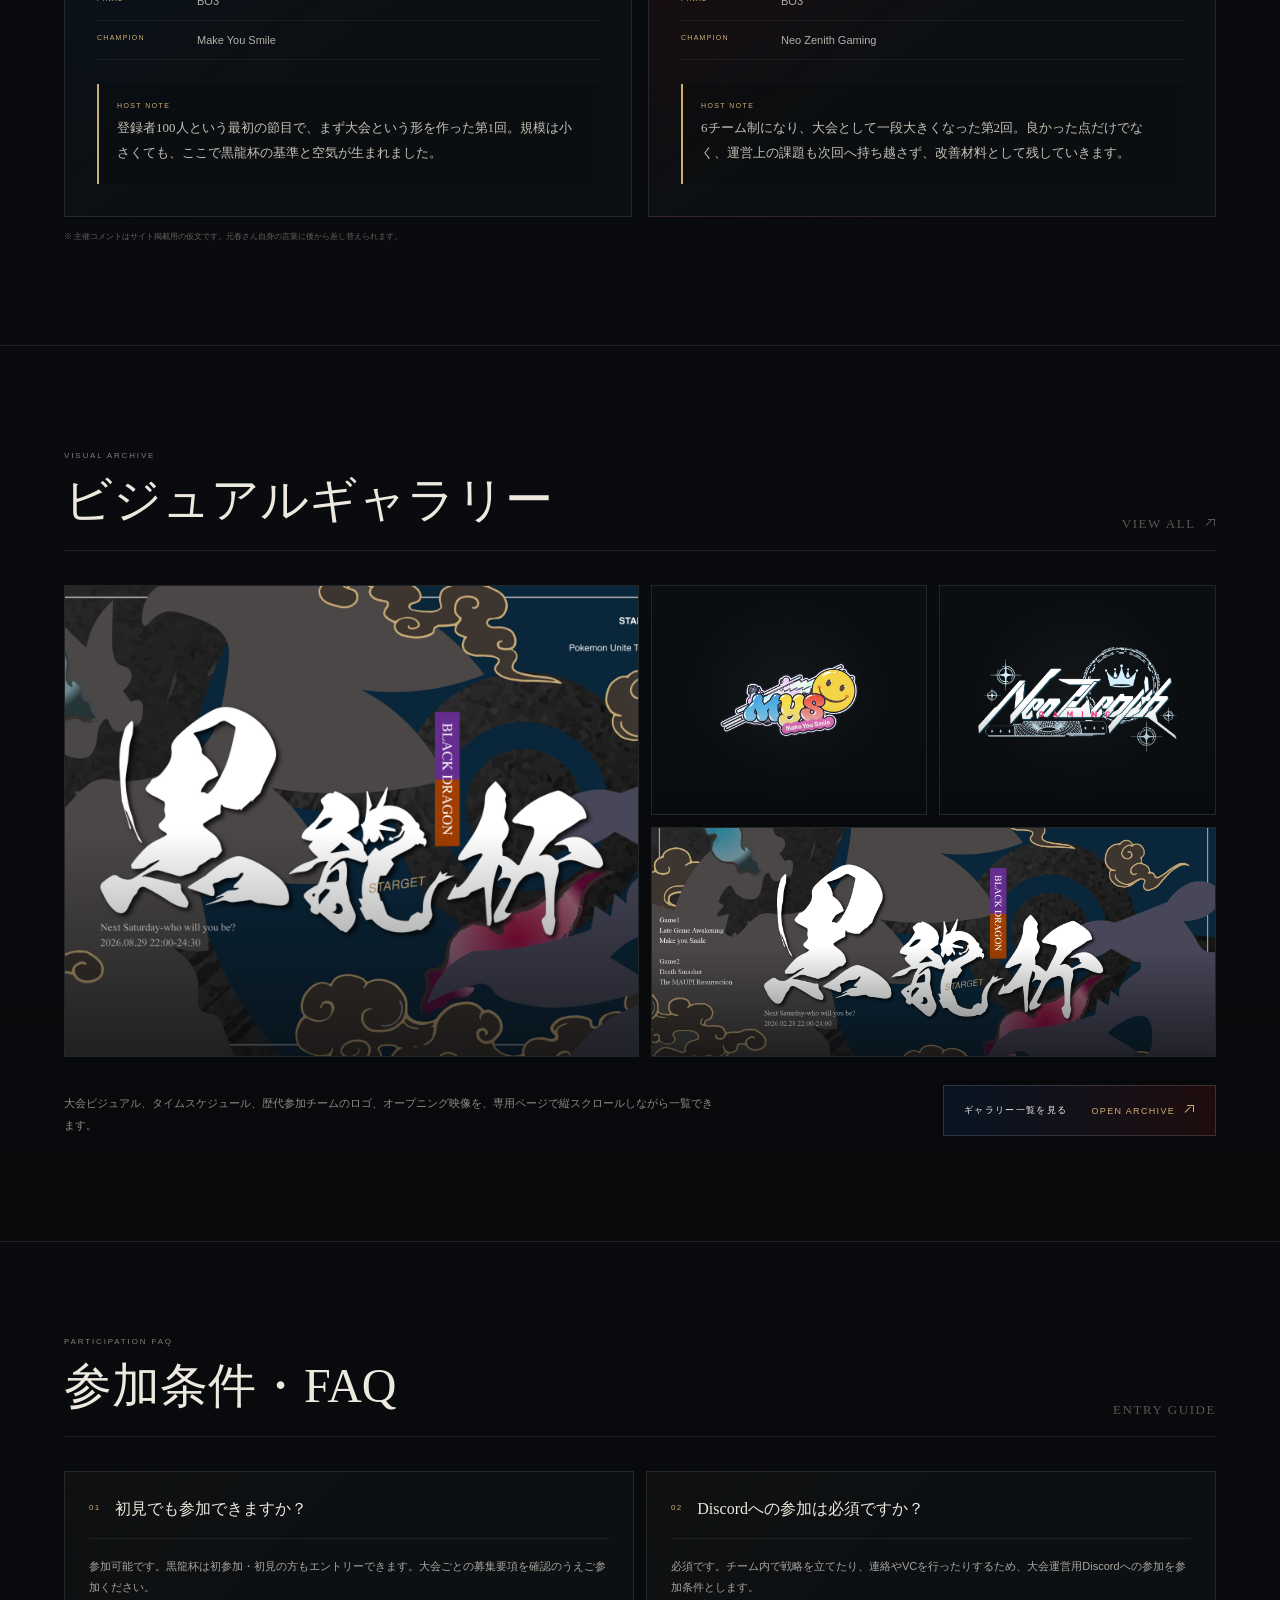
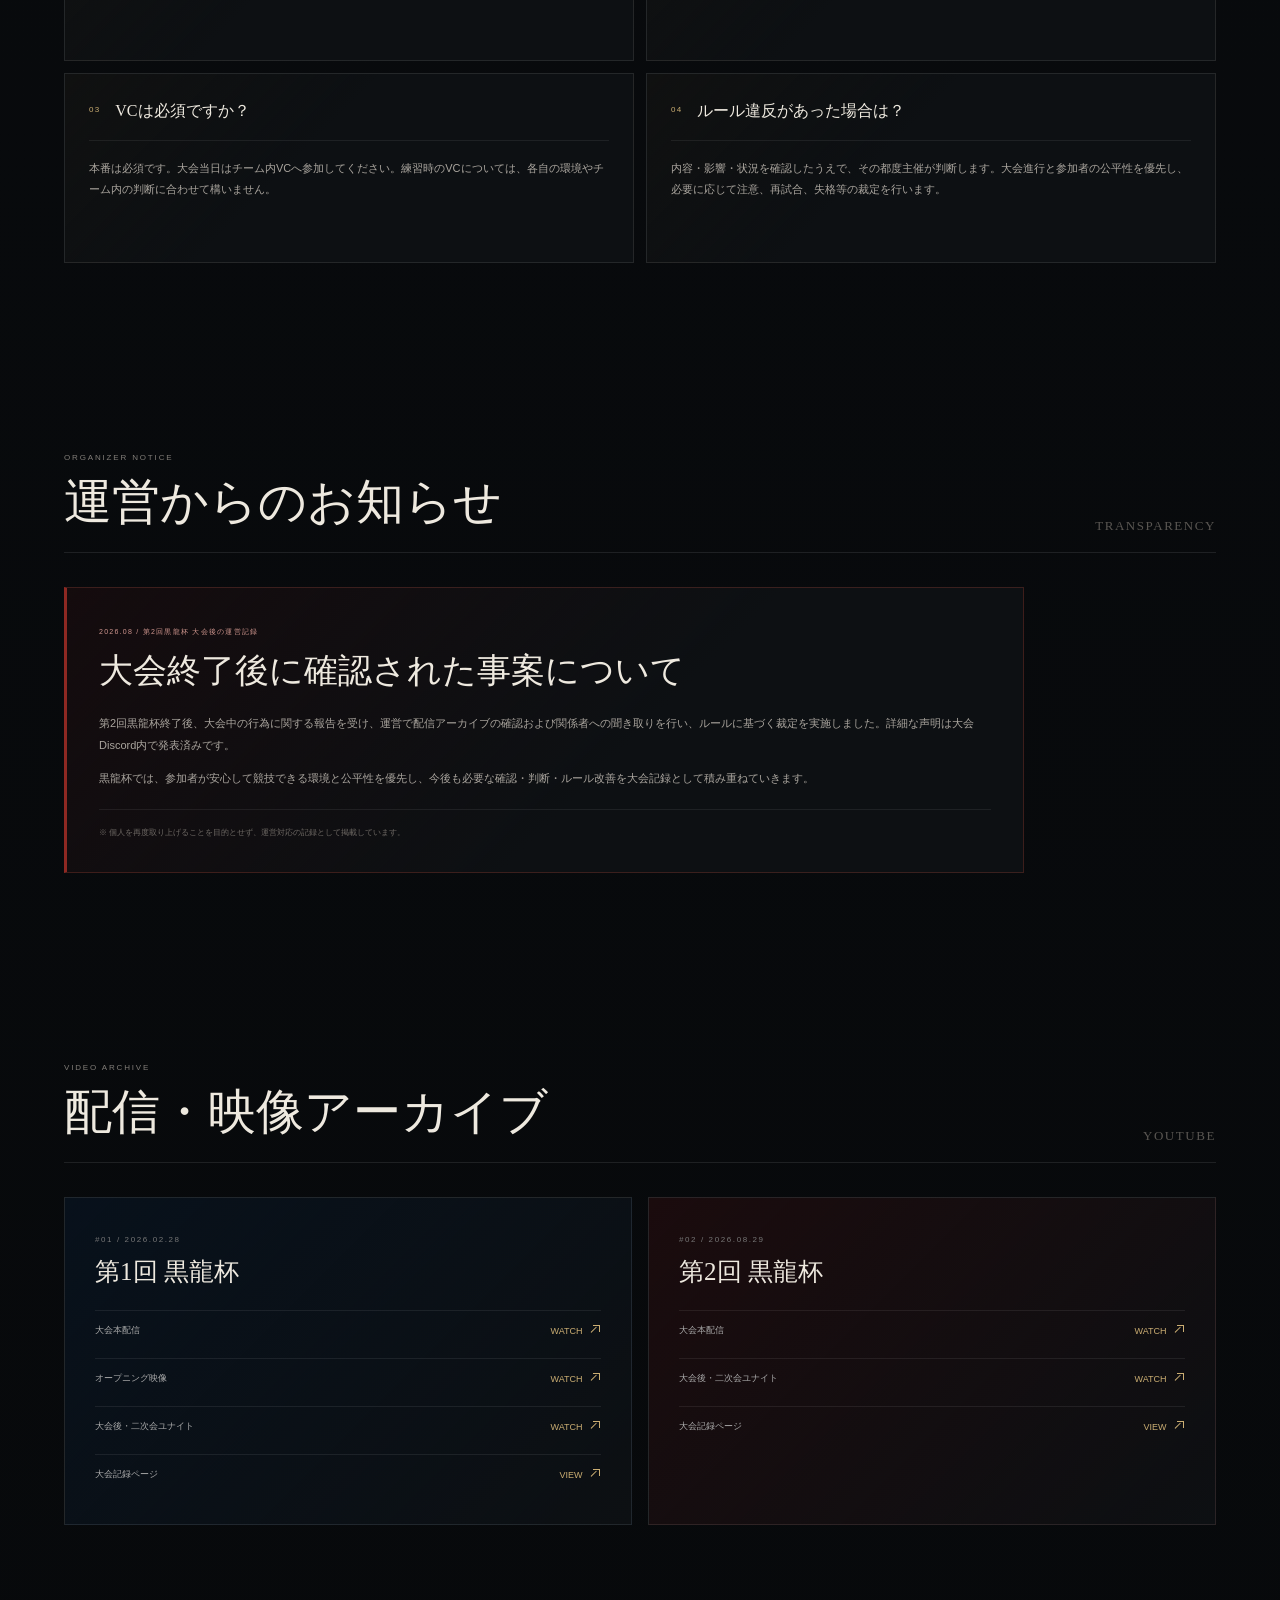
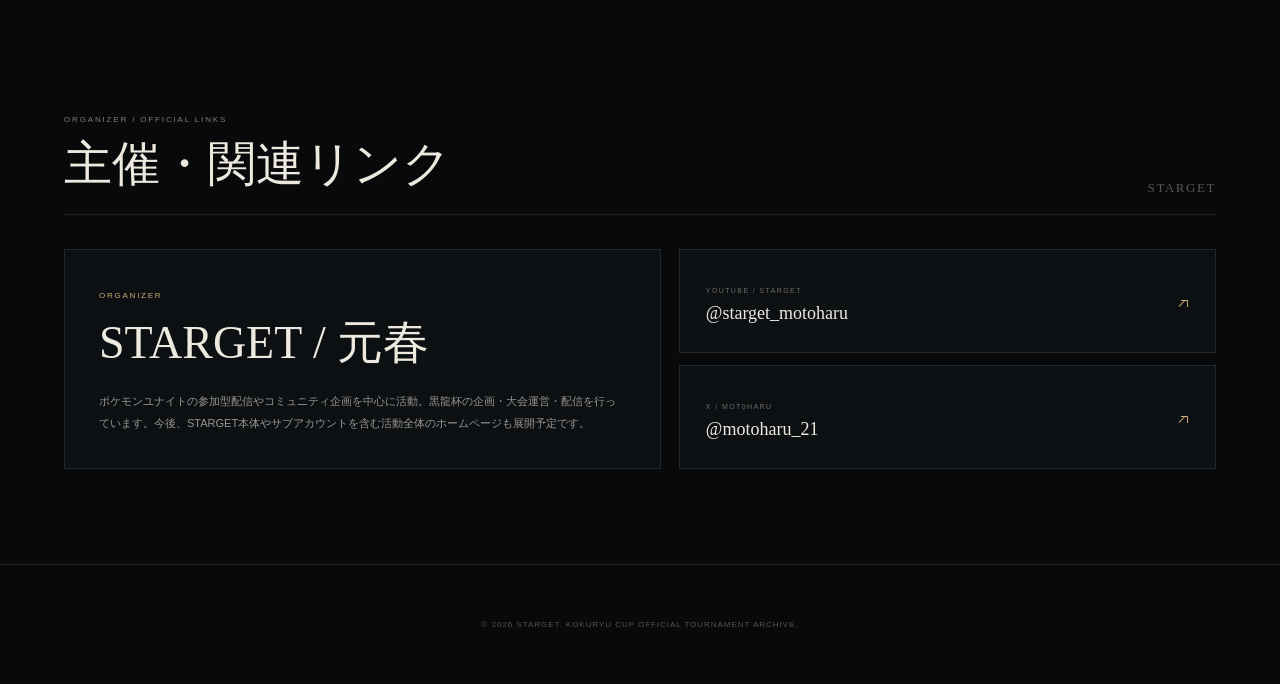
==== commit baffbdb6: "kokuryu-hai-official-archive-v14" ====
--- a/index.html
+++ b/index.html
@@ -86,7 +86,7 @@
     <div class="sectionHead"><div><small>LATEST TOURNAMENT</small><h2>最新大会</h2></div><b>#02</b></div>
     <a class="latestCard" href="cup02/index.html">
       <img src="cup02/images/main-visual.png" alt="第2回黒龍杯">
-      <div class="latestCopy"><small>2026.08.29 / 250 SUBSCRIBERS ANNIVERSARY</small><h3>第2回 黒龍杯</h3><div class="latestMeta"><span>6 TEAMS</span><span>A / B BLOCK</span><span>GRAND FINAL BO3</span></div><div class="latestChampion"><div><small>CHAMPION</small><b>Neo Zenith Gaming</b></div></div><div class="cta">大会ページを見る <span>VIEW #02 ↗</span></div></div>
+      <div class="latestCopy"><small>2026.08.29 / 250 SUBSCRIBERS ANNIVERSARY</small><h3>第2回 黒龍杯</h3><div class="latestMeta"><span>6 TEAMS</span><span>A / B BLOCK</span><span>GRAND FINAL BO3</span></div><div class="latestChampion"><div><small>CHAMPION</small><b>Neo Zenith Gaming</b></div></div><div class="cta">大会ページを見る <span>VIEW #02 <span class="extIcon" aria-hidden="true"></span></span></div></div>
       <div class="latestLogo"><small>ANIMATED CHAMPION LOGO</small><img src="cup02/images/team-nzg-animated.gif" alt="Neo Zenith Gaming ロゴ"><span>優勝チームロゴ</span></div>
     </a>
   </div></section>
@@ -113,8 +113,8 @@
   <section class="section" id="history">
     <div class="sectionHead"><div><small>TOURNAMENT HISTORY</small><h2>歴代大会</h2></div><b>01—04</b></div>
     <div class="editionsGrid">
-      <a class="cup one" href="cup01/index.html"><img src="cup01/images/main-visual.png" alt="第1回黒龍杯"><div class="cupCopy"><small>#01 / THE FIRST NIGHT</small><h3>第1回 黒龍杯</h3><div class="cupMeta"><span>2026.02.28</span><span>100 SUBS ANNIVERSARY</span><span>4 TEAMS</span></div><div class="cupChampion"><div><small>CHAMPION</small><b>Make You Smile</b></div><span>↗</span></div></div></a>
-      <a class="cup two" href="cup02/index.html"><img src="cup02/images/main-visual.png" alt="第2回黒龍杯"><div class="cupCopy"><small>#02 / NEXT STAGE</small><h3>第2回 黒龍杯</h3><div class="cupMeta"><span>2026.08.29</span><span>250 SUBS ANNIVERSARY</span><span>6 TEAMS</span></div><div class="cupChampion"><div><small>CHAMPION</small><b>Neo Zenith Gaming</b></div><span>↗</span></div></div></a>
+      <a class="cup one" href="cup01/index.html"><img src="cup01/images/main-visual.png" alt="第1回黒龍杯"><div class="cupCopy"><small>#01 / THE FIRST NIGHT</small><h3>第1回 黒龍杯</h3><div class="cupMeta"><span>2026.02.28</span><span>100 SUBS ANNIVERSARY</span><span>4 TEAMS</span></div><div class="cupChampion"><div><small>CHAMPION</small><b>Make You Smile</b></div><span><span class="extIcon" aria-hidden="true"></span></span></div></div></a>
+      <a class="cup two" href="cup02/index.html"><img src="cup02/images/main-visual.png" alt="第2回黒龍杯"><div class="cupCopy"><small>#02 / NEXT STAGE</small><h3>第2回 黒龍杯</h3><div class="cupMeta"><span>2026.08.29</span><span>250 SUBS ANNIVERSARY</span><span>6 TEAMS</span></div><div class="cupChampion"><div><small>CHAMPION</small><b>Neo Zenith Gaming</b></div><span><span class="extIcon" aria-hidden="true"></span></span></div></div></a>
     </div>
     <div class="future"><article><small>#03 / ROAD TO 500</small><h3>GOAL FIRST: 500</h3><p>登録者500人到達後、500人記念大会として開催予定。</p></article><article><small>#04</small><h3>COMING SOON</h3><p>黒龍杯の記録は、第4回まで続いていきます。</p></article></div>
   </section>
@@ -136,7 +136,7 @@
 
   <section class="galleryPortal" id="gallery">
     <div class="galleryPortalInner">
-      <div class="sectionHead"><div><small>VISUAL ARCHIVE</small><h2>ビジュアルギャラリー</h2></div><b>VIEW ALL ↗</b></div>
+      <div class="sectionHead"><div><small>VISUAL ARCHIVE</small><h2>ビジュアルギャラリー</h2></div><b>VIEW ALL <span class="extIcon" aria-hidden="true"></span></b></div>
       <a href="gallery/index.html" aria-label="ビジュアルギャラリー一覧を見る">
         <div class="galleryPreview">
           <figure><img src="cup02/images/main-visual.png" alt="第2回黒龍杯 メインビジュアル"></figure>
@@ -145,7 +145,7 @@
           <figure><img src="cup01/images/main-visual.png" alt="第1回黒龍杯 メインビジュアル"></figure>
         </div>
       </a>
-      <div class="galleryPortalFoot"><p>大会ビジュアル、タイムスケジュール、歴代参加チームのロゴ、オープニング映像を、専用ページで縦スクロールしながら一覧できます。</p><a class="galleryPortalCta" href="gallery/index.html">ギャラリー一覧を見る <span>OPEN ARCHIVE ↗</span></a></div>
+      <div class="galleryPortalFoot"><p>大会ビジュアル、タイムスケジュール、歴代参加チームのロゴ、オープニング映像を、専用ページで縦スクロールしながら一覧できます。</p><a class="galleryPortalCta" href="gallery/index.html">ギャラリー一覧を見る <span>OPEN ARCHIVE <span class="extIcon" aria-hidden="true"></span></span></a></div>
     </div>
   </section>
 
@@ -167,8 +167,8 @@
   <section class="section" id="archive">
     <div class="sectionHead"><div><small>VIDEO ARCHIVE</small><h2>配信・映像アーカイブ</h2></div><b>YOUTUBE</b></div>
     <div class="archiveGrid">
-      <article class="archiveCard blue"><small>#01 / 2026.02.28</small><h3>第1回 黒龍杯</h3><div class="archiveLinks"><a href="https://www.youtube.com/live/O8pzAQ5S2wA?si=xfdmjp-Vtlb8o1IK" target="_blank" rel="noreferrer">大会本配信 <span>WATCH ↗</span></a><a href="https://youtu.be/jjrYiZsbRvA?si=n23_sO0033v0Rc4g" target="_blank" rel="noreferrer">オープニング映像 <span>WATCH ↗</span></a><a href="https://www.youtube.com/live/pNDfLzVhMNU?si=sxX1GuhkRXhd2pHi" target="_blank" rel="noreferrer">大会後・二次会ユナイト <span>WATCH ↗</span></a><a href="cup01/index.html">大会記録ページ <span>VIEW ↗</span></a></div></article>
-      <article class="archiveCard red"><small>#02 / 2026.08.29</small><h3>第2回 黒龍杯</h3><div class="archiveLinks"><a href="https://www.youtube.com/live/6pAwxB7XsbE?si=rRWarfAHwXtu6f40" target="_blank" rel="noreferrer">大会本配信 <span>WATCH ↗</span></a><a href="https://www.youtube.com/live/QYzcMi9oa4s?si=JiUxhgtpSSQgfn2M" target="_blank" rel="noreferrer">大会後・二次会ユナイト <span>WATCH ↗</span></a><a href="cup02/index.html">大会記録ページ <span>VIEW ↗</span></a></div></article>
+      <article class="archiveCard blue"><small>#01 / 2026.02.28</small><h3>第1回 黒龍杯</h3><div class="archiveLinks"><a href="https://www.youtube.com/live/O8pzAQ5S2wA?si=xfdmjp-Vtlb8o1IK" target="_blank" rel="noreferrer">大会本配信 <span>WATCH <span class="extIcon" aria-hidden="true"></span></span></a><a href="https://youtu.be/jjrYiZsbRvA?si=n23_sO0033v0Rc4g" target="_blank" rel="noreferrer">オープニング映像 <span>WATCH <span class="extIcon" aria-hidden="true"></span></span></a><a href="https://www.youtube.com/live/pNDfLzVhMNU?si=sxX1GuhkRXhd2pHi" target="_blank" rel="noreferrer">大会後・二次会ユナイト <span>WATCH <span class="extIcon" aria-hidden="true"></span></span></a><a href="cup01/index.html">大会記録ページ <span>VIEW <span class="extIcon" aria-hidden="true"></span></span></a></div></article>
+      <article class="archiveCard red"><small>#02 / 2026.08.29</small><h3>第2回 黒龍杯</h3><div class="archiveLinks"><a href="https://www.youtube.com/live/6pAwxB7XsbE?si=rRWarfAHwXtu6f40" target="_blank" rel="noreferrer">大会本配信 <span>WATCH <span class="extIcon" aria-hidden="true"></span></span></a><a href="https://www.youtube.com/live/QYzcMi9oa4s?si=JiUxhgtpSSQgfn2M" target="_blank" rel="noreferrer">大会後・二次会ユナイト <span>WATCH <span class="extIcon" aria-hidden="true"></span></span></a><a href="cup02/index.html">大会記録ページ <span>VIEW <span class="extIcon" aria-hidden="true"></span></span></a></div></article>
     </div>
   </section>
 
@@ -176,7 +176,7 @@
     <div class="sectionHead"><div><small>ORGANIZER / OFFICIAL LINKS</small><h2>主催・関連リンク</h2></div><b>STARGET</b></div>
     <div class="hostGrid">
       <article class="host"><small>ORGANIZER</small><h3>STARGET / 元春</h3><p>ポケモンユナイトの参加型配信やコミュニティ企画を中心に活動。黒龍杯の企画・大会運営・配信を行っています。今後、STARGET本体やサブアカウントを含む活動全体のホームページも展開予定です。</p></article>
-      <div class="links"><a class="social" href="https://www.youtube.com/@starget_motoharu" target="_blank" rel="noreferrer"><div><small>YOUTUBE / STARGET</small><b>@starget_motoharu</b></div><span>↗</span></a><a class="social" href="https://x.com/motoharu_21" target="_blank" rel="noreferrer"><div><small>X / MOT0HARU</small><b>@motoharu_21</b></div><span>↗</span></a></div>
+      <div class="links"><a class="social" href="https://www.youtube.com/@starget_motoharu" target="_blank" rel="noreferrer"><div><small>YOUTUBE / STARGET</small><b>@starget_motoharu</b></div><span><span class="extIcon" aria-hidden="true"></span></span></a><a class="social" href="https://x.com/motoharu_21" target="_blank" rel="noreferrer"><div><small>X / MOT0HARU</small><b>@motoharu_21</b></div><span><span class="extIcon" aria-hidden="true"></span></span></a></div>
     </div>
   </section>
   <footer>© 2026 STARGET. KOKURYU CUP OFFICIAL TOURNAMENT ARCHIVE.</footer>
--- a/shared-ui.css
+++ b/shared-ui.css
@@ -23,3 +23,36 @@
 @keyframes soundPulse{50%{box-shadow:0 0 0 9px rgba(203,174,115,0);border-color:rgba(203,174,115,.68)}}
 @media(max-width:620px){.soundDock{left:12px;right:12px;bottom:12px;max-width:none;min-width:0}.soundMiniVolume{width:62px}}
 @media(prefers-reduced-motion:reduce){.kokuryuCursor:before,.kokuryuCursor:after,.soundDock.is-blocked .soundToggle{animation:none!important}}
+
+
+/* === MOBILE / TABLET RESPONSIVE SAFETY v14 === */
+html,body{width:100%;max-width:100%;overflow-x:hidden;overscroll-behavior-x:none}
+body{min-width:0}
+main,header,section,footer{max-width:100%}
+main{width:100%;overflow-x:hidden}
+img,video,canvas,svg{max-width:100%}
+header,header>* ,nav,.section,.latestWrap,.galleryPortal,.galleryPortalInner,.archive,.hostGrid,.links,.social{min-width:0}
+
+/* CSS-drawn external-link icon: avoids iOS/iPadOS emoji rendering. */
+.extIcon{display:inline-block;position:relative;width:11px;height:11px;margin-left:5px;vertical-align:-1px;flex:0 0 11px;color:currentColor}
+.extIcon:before{content:"";position:absolute;right:1px;top:1px;width:6px;height:6px;border-top:1.25px solid currentColor;border-right:1.25px solid currentColor}
+.extIcon:after{content:"";position:absolute;left:1px;bottom:2px;width:8px;height:1.25px;background:currentColor;transform:rotate(-45deg);transform-origin:left center;border-radius:2px}
+
+@media(max-width:900px){
+  html,body{touch-action:pan-y pinch-zoom}
+  header{width:100%;max-width:100vw;overflow:hidden}
+  header>a{flex:0 0 auto;min-width:0}
+  header nav{min-width:0;max-width:calc(100vw - 100px);overflow:hidden;justify-content:flex-end;white-space:nowrap}
+  header nav a{flex:0 0 auto}
+  .social,.archiveLinks a,.galleryPortalCta,.nextTournament>a{max-width:100%}
+  .social>div,.archiveLinks a>*{min-width:0}
+  .social b,.social small{overflow-wrap:anywhere}
+}
+@media(max-width:520px){
+  header{padding-left:16px!important;padding-right:16px!important}
+  header nav{max-width:calc(100vw - 82px)}
+  .section,.latestWrap,.galleryPortal,.archive{max-width:100%;overflow-x:hidden}
+  .soundDock{box-sizing:border-box}
+}
+@media(hover:none){.motion-card:hover{transform:none!important}}
+@supports(overflow:clip){html,body,main{overflow-x:clip}}
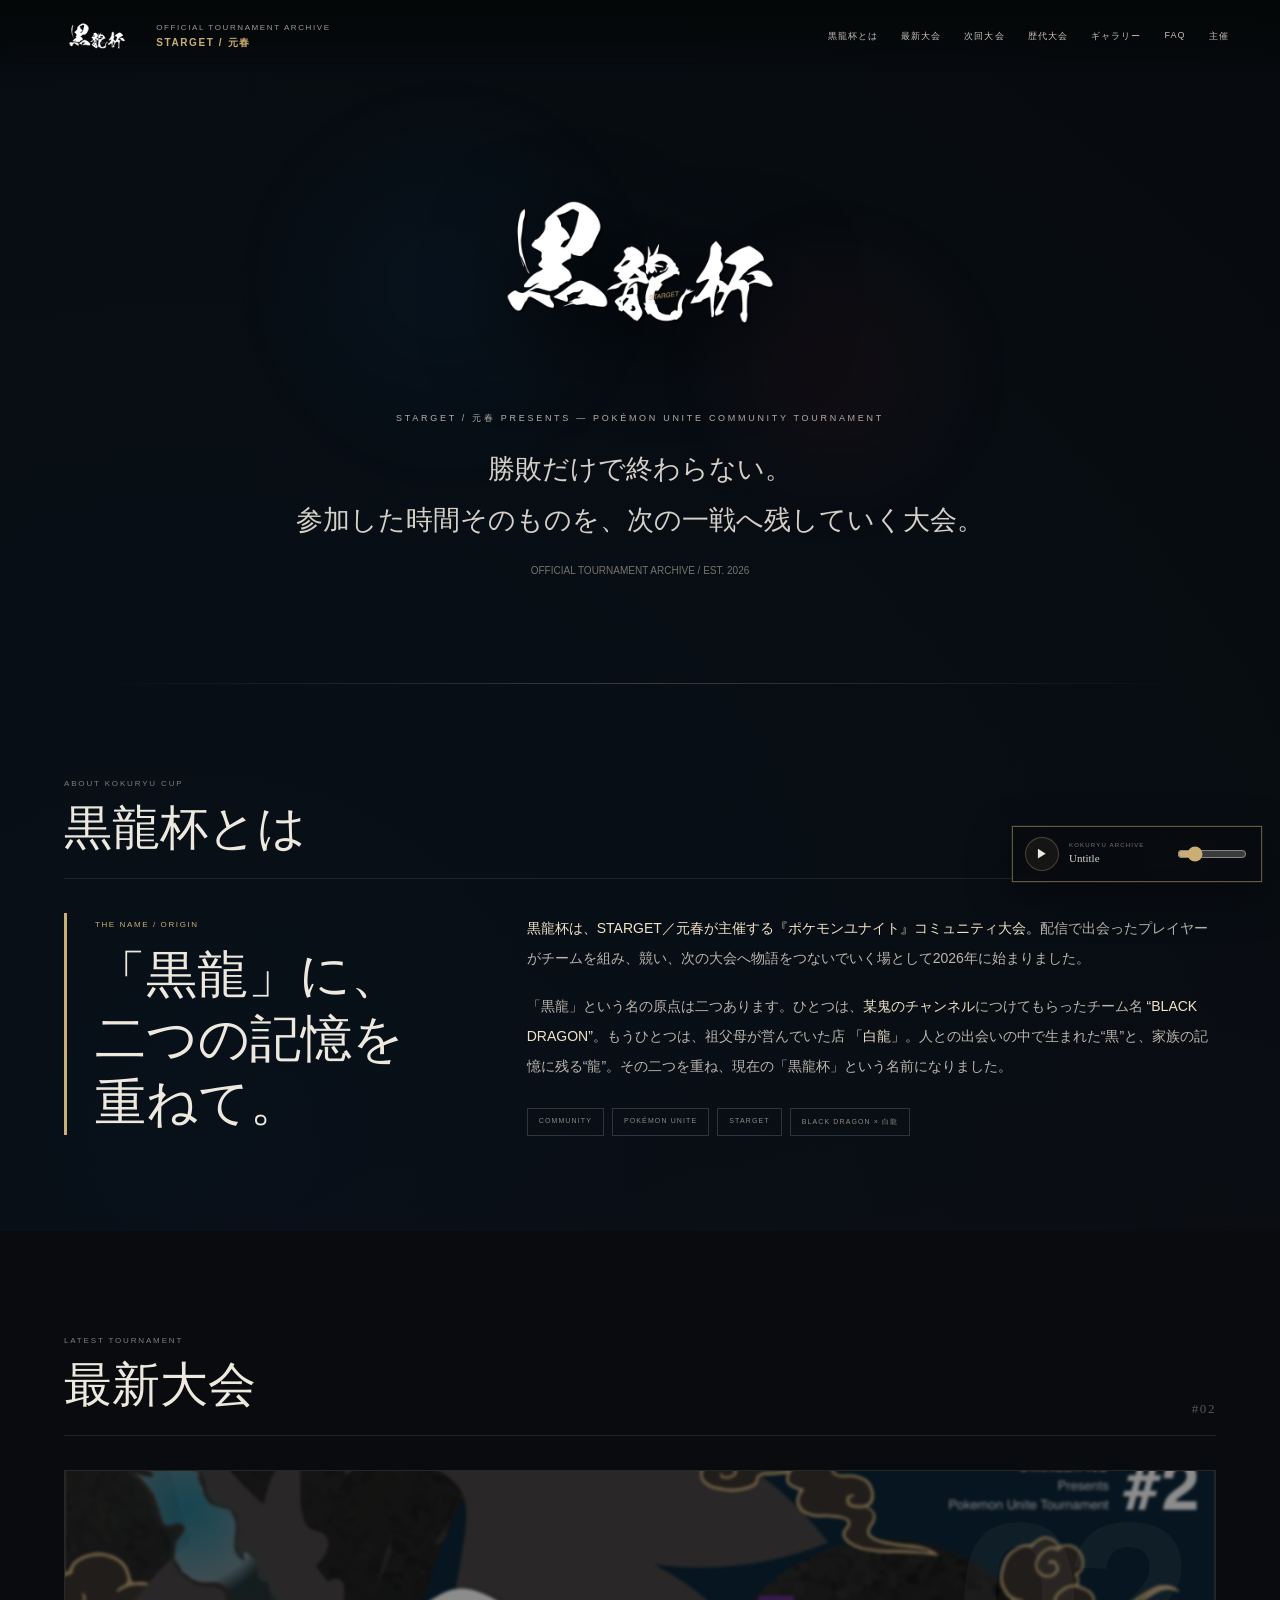
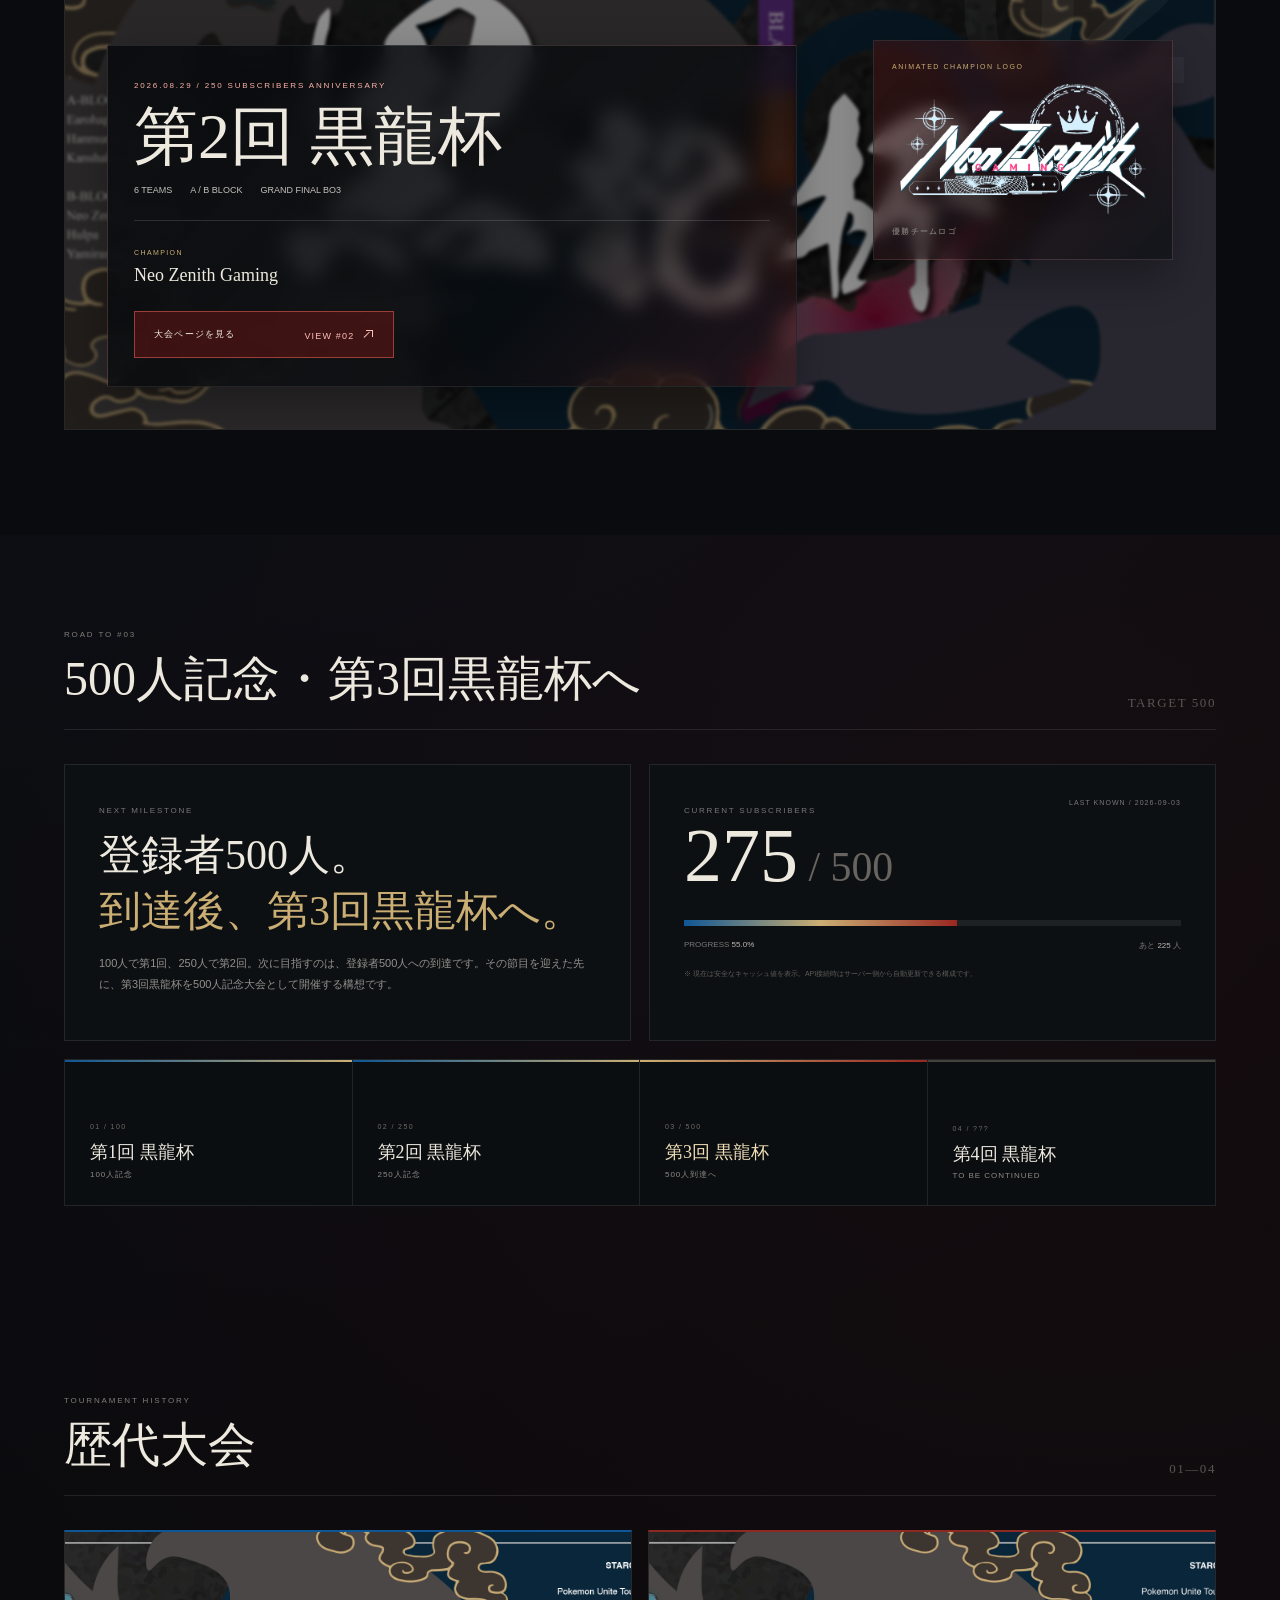
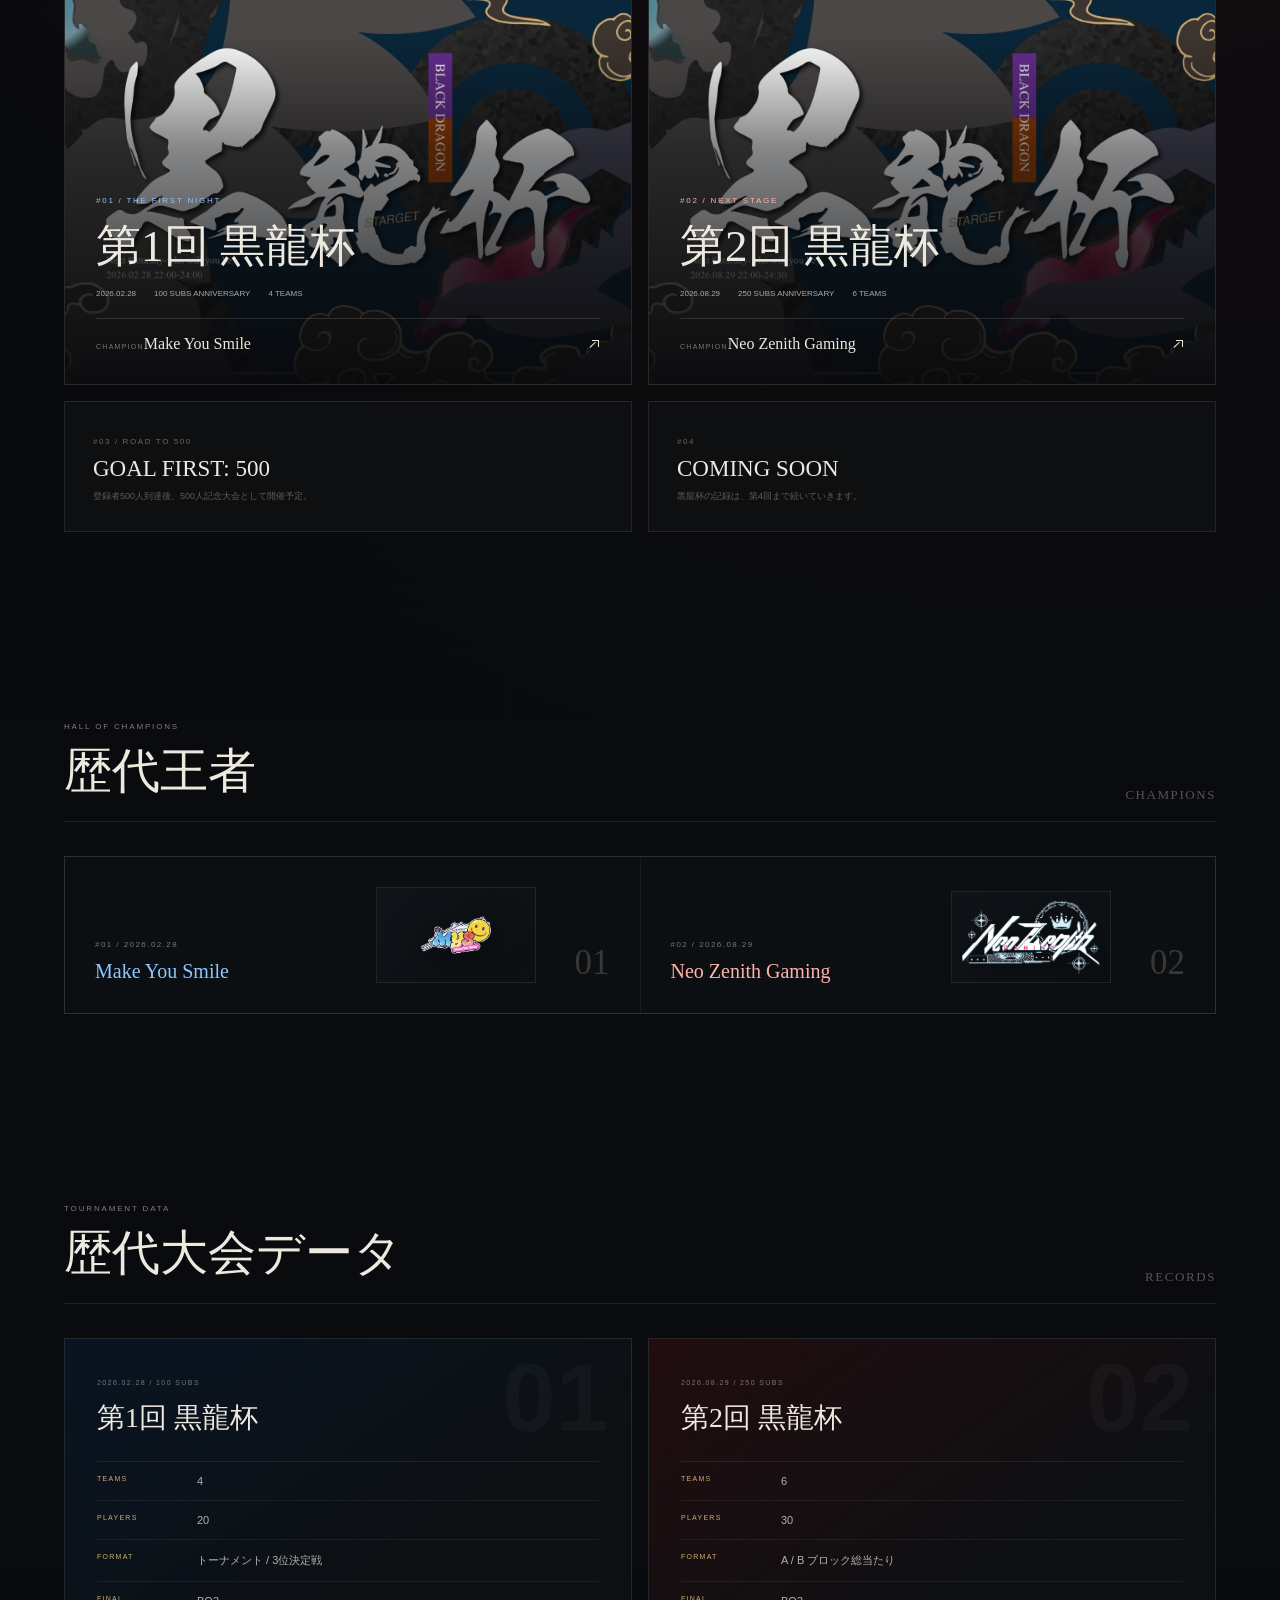
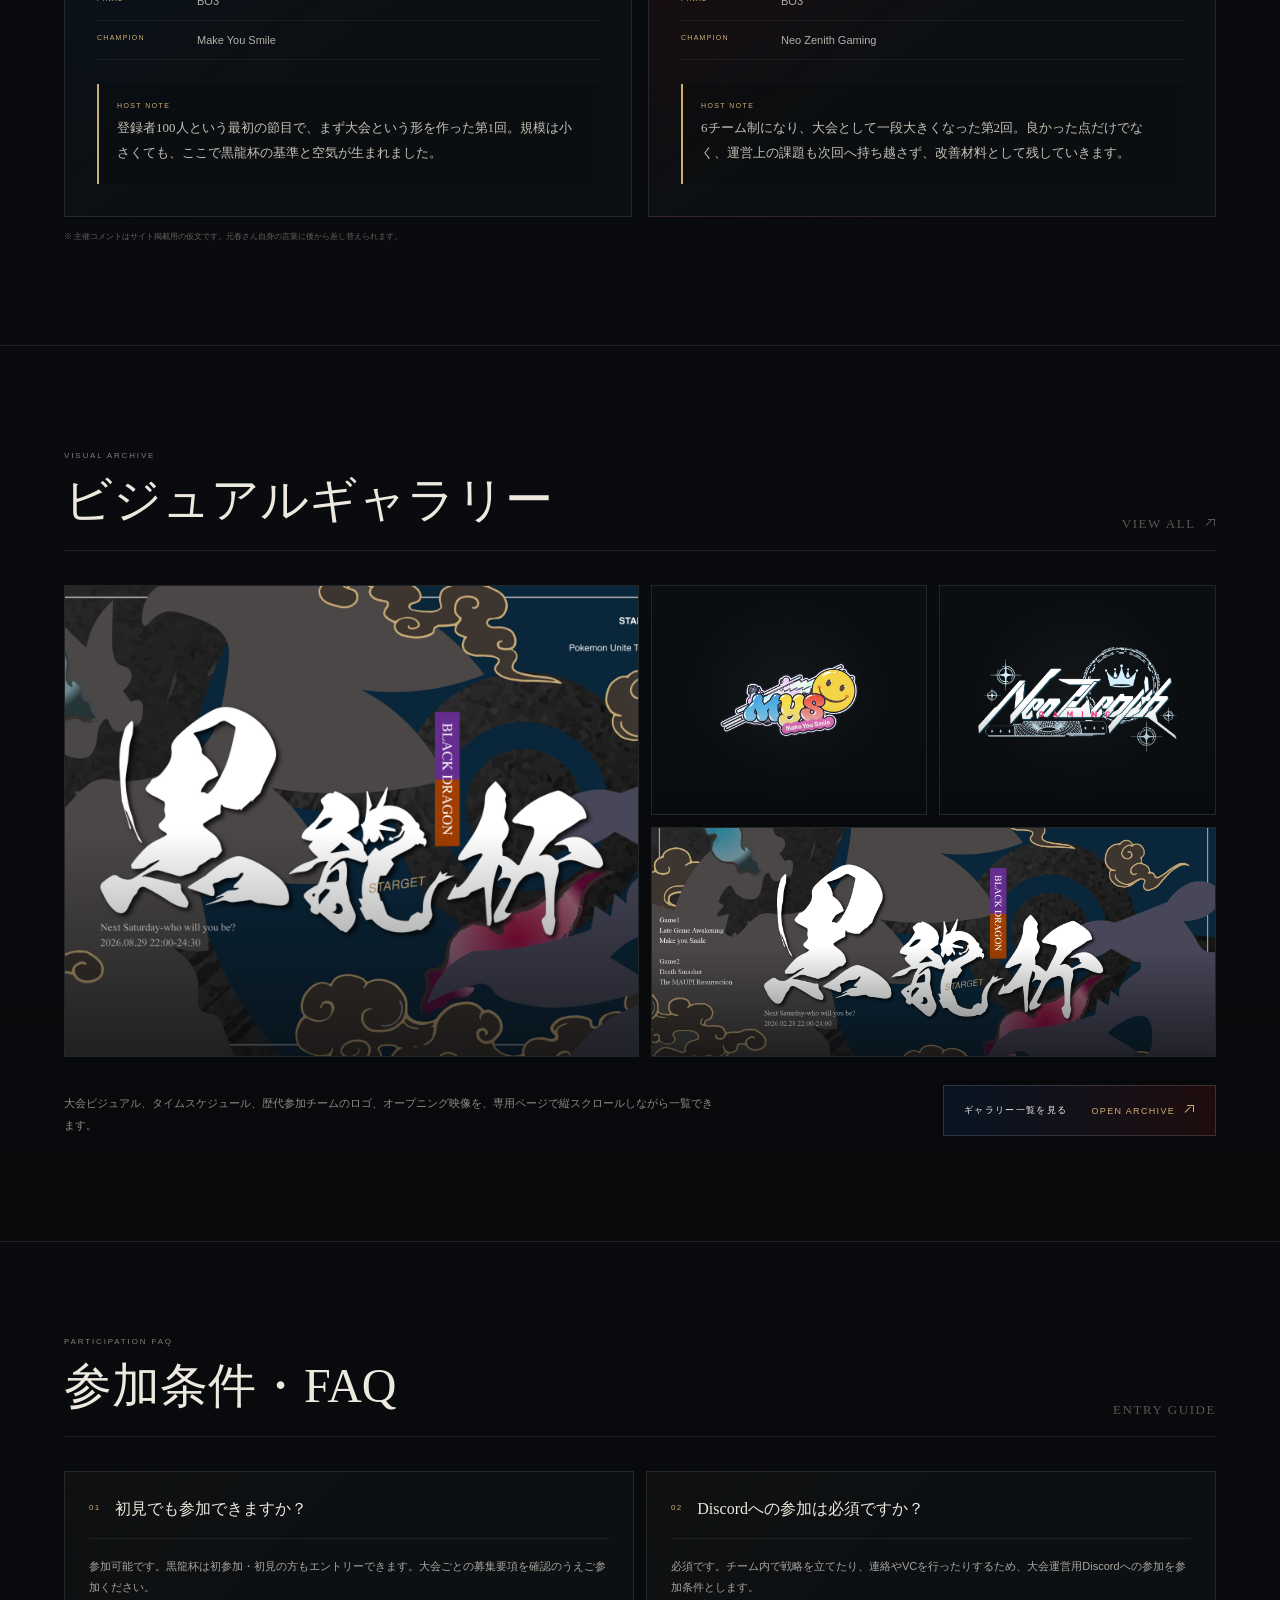
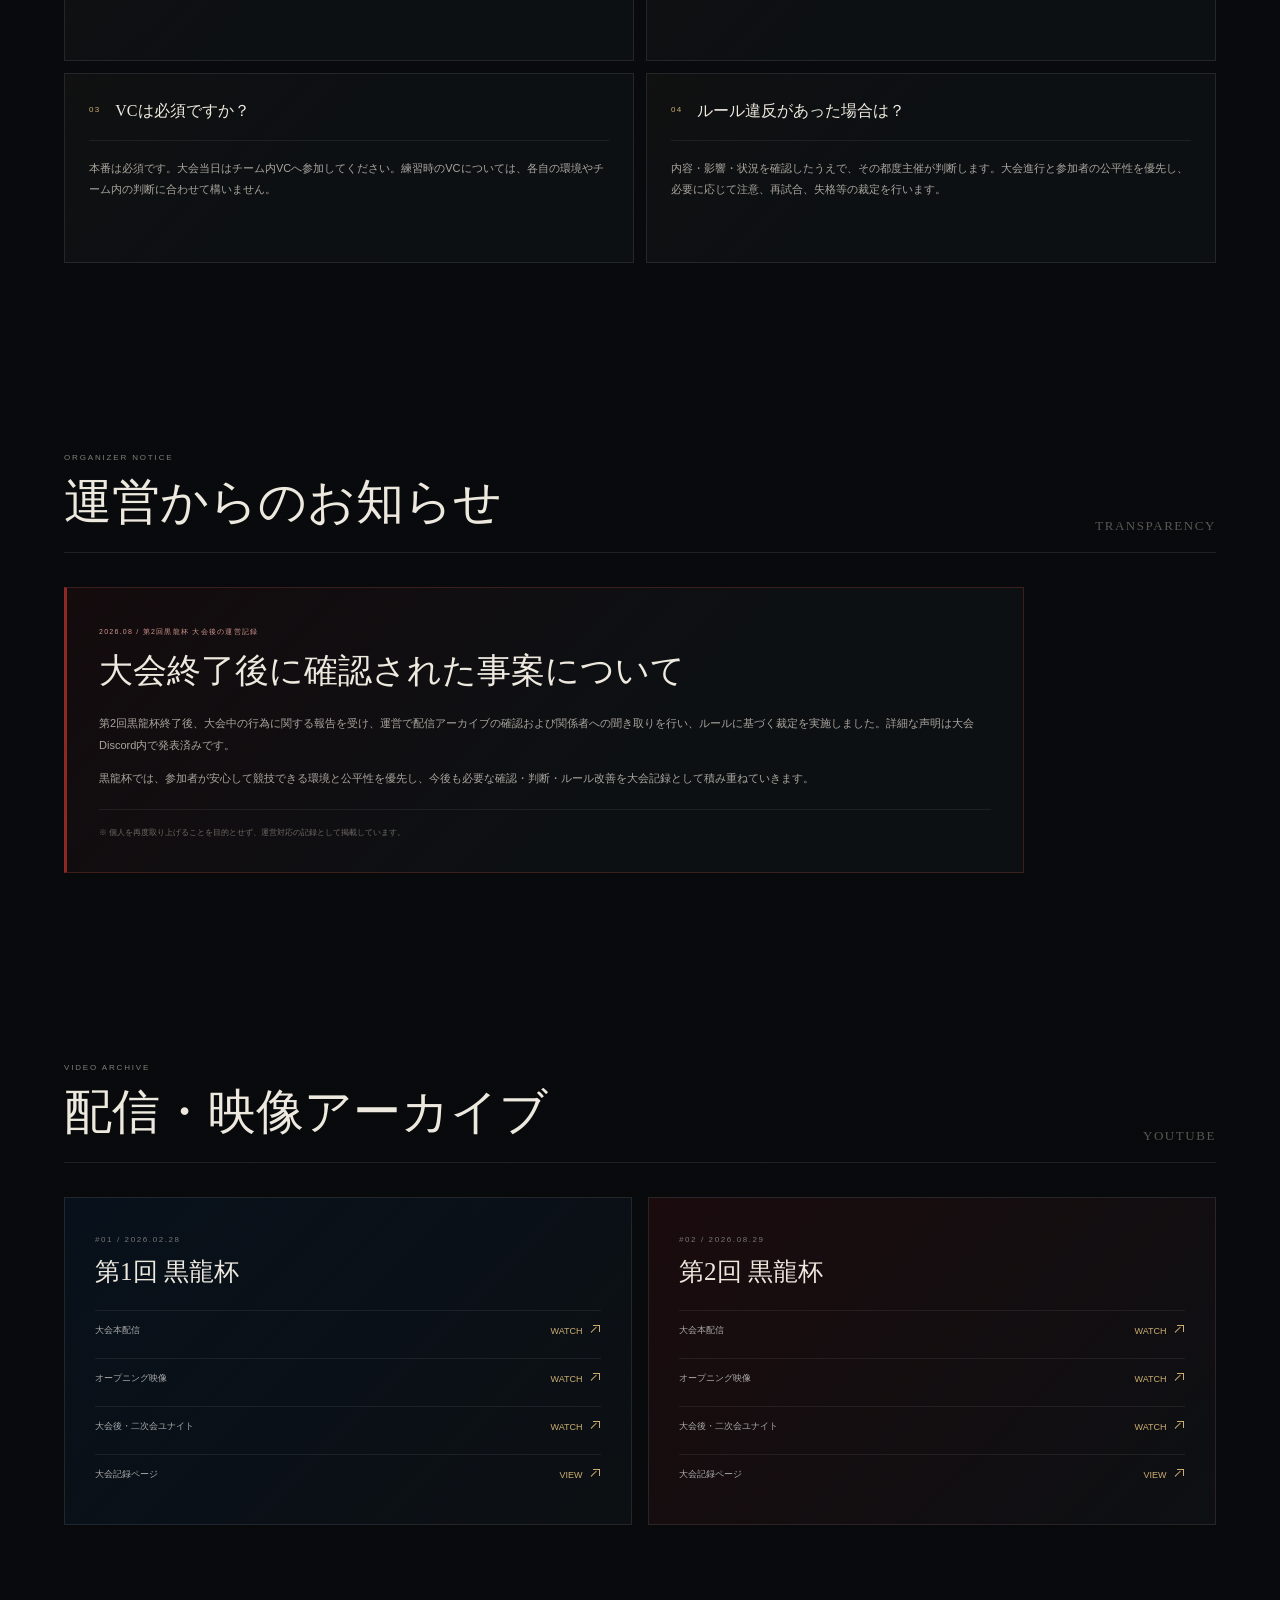
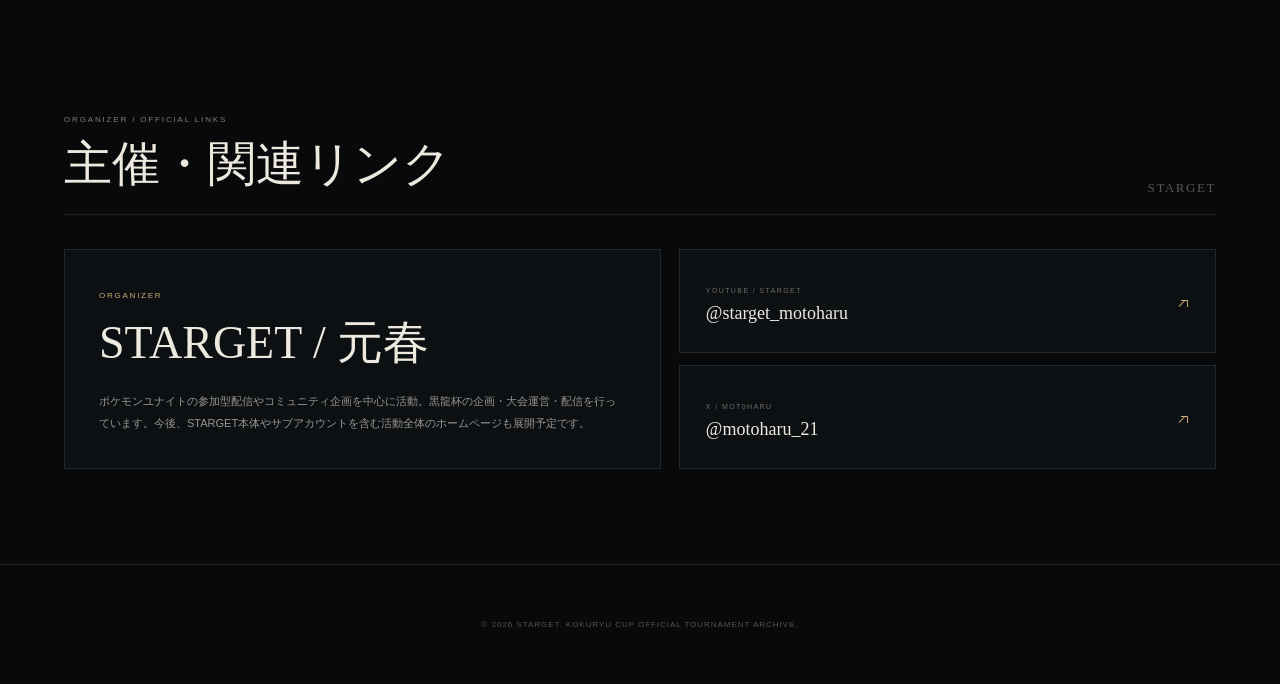
==== commit 8d7e7796: "Add Kokuryu Cup #2 opening video link" ====
--- a/index.html
+++ b/index.html
@@ -168,7 +168,7 @@
     <div class="sectionHead"><div><small>VIDEO ARCHIVE</small><h2>配信・映像アーカイブ</h2></div><b>YOUTUBE</b></div>
     <div class="archiveGrid">
       <article class="archiveCard blue"><small>#01 / 2026.02.28</small><h3>第1回 黒龍杯</h3><div class="archiveLinks"><a href="https://www.youtube.com/live/O8pzAQ5S2wA?si=xfdmjp-Vtlb8o1IK" target="_blank" rel="noreferrer">大会本配信 <span>WATCH <span class="extIcon" aria-hidden="true"></span></span></a><a href="https://youtu.be/jjrYiZsbRvA?si=n23_sO0033v0Rc4g" target="_blank" rel="noreferrer">オープニング映像 <span>WATCH <span class="extIcon" aria-hidden="true"></span></span></a><a href="https://www.youtube.com/live/pNDfLzVhMNU?si=sxX1GuhkRXhd2pHi" target="_blank" rel="noreferrer">大会後・二次会ユナイト <span>WATCH <span class="extIcon" aria-hidden="true"></span></span></a><a href="cup01/index.html">大会記録ページ <span>VIEW <span class="extIcon" aria-hidden="true"></span></span></a></div></article>
-      <article class="archiveCard red"><small>#02 / 2026.08.29</small><h3>第2回 黒龍杯</h3><div class="archiveLinks"><a href="https://www.youtube.com/live/6pAwxB7XsbE?si=rRWarfAHwXtu6f40" target="_blank" rel="noreferrer">大会本配信 <span>WATCH <span class="extIcon" aria-hidden="true"></span></span></a><a href="https://www.youtube.com/live/QYzcMi9oa4s?si=JiUxhgtpSSQgfn2M" target="_blank" rel="noreferrer">大会後・二次会ユナイト <span>WATCH <span class="extIcon" aria-hidden="true"></span></span></a><a href="cup02/index.html">大会記録ページ <span>VIEW <span class="extIcon" aria-hidden="true"></span></span></a></div></article>
+      <article class="archiveCard red"><small>#02 / 2026.08.29</small><h3>第2回 黒龍杯</h3><div class="archiveLinks"><a href="https://www.youtube.com/live/6pAwxB7XsbE?si=rRWarfAHwXtu6f40" target="_blank" rel="noreferrer">大会本配信 <span>WATCH <span class="extIcon" aria-hidden="true"></span></span></a><a href="https://youtu.be/29qPLcEX8Jc?si=O6al1aPTV_VMRJrv" target="_blank" rel="noreferrer">オープニング映像 <span>WATCH <span class="extIcon" aria-hidden="true"></span></span></a><a href="https://www.youtube.com/live/QYzcMi9oa4s?si=JiUxhgtpSSQgfn2M" target="_blank" rel="noreferrer">大会後・二次会ユナイト <span>WATCH <span class="extIcon" aria-hidden="true"></span></span></a><a href="cup02/index.html">大会記録ページ <span>VIEW <span class="extIcon" aria-hidden="true"></span></span></a></div></article>
     </div>
   </section>
 
